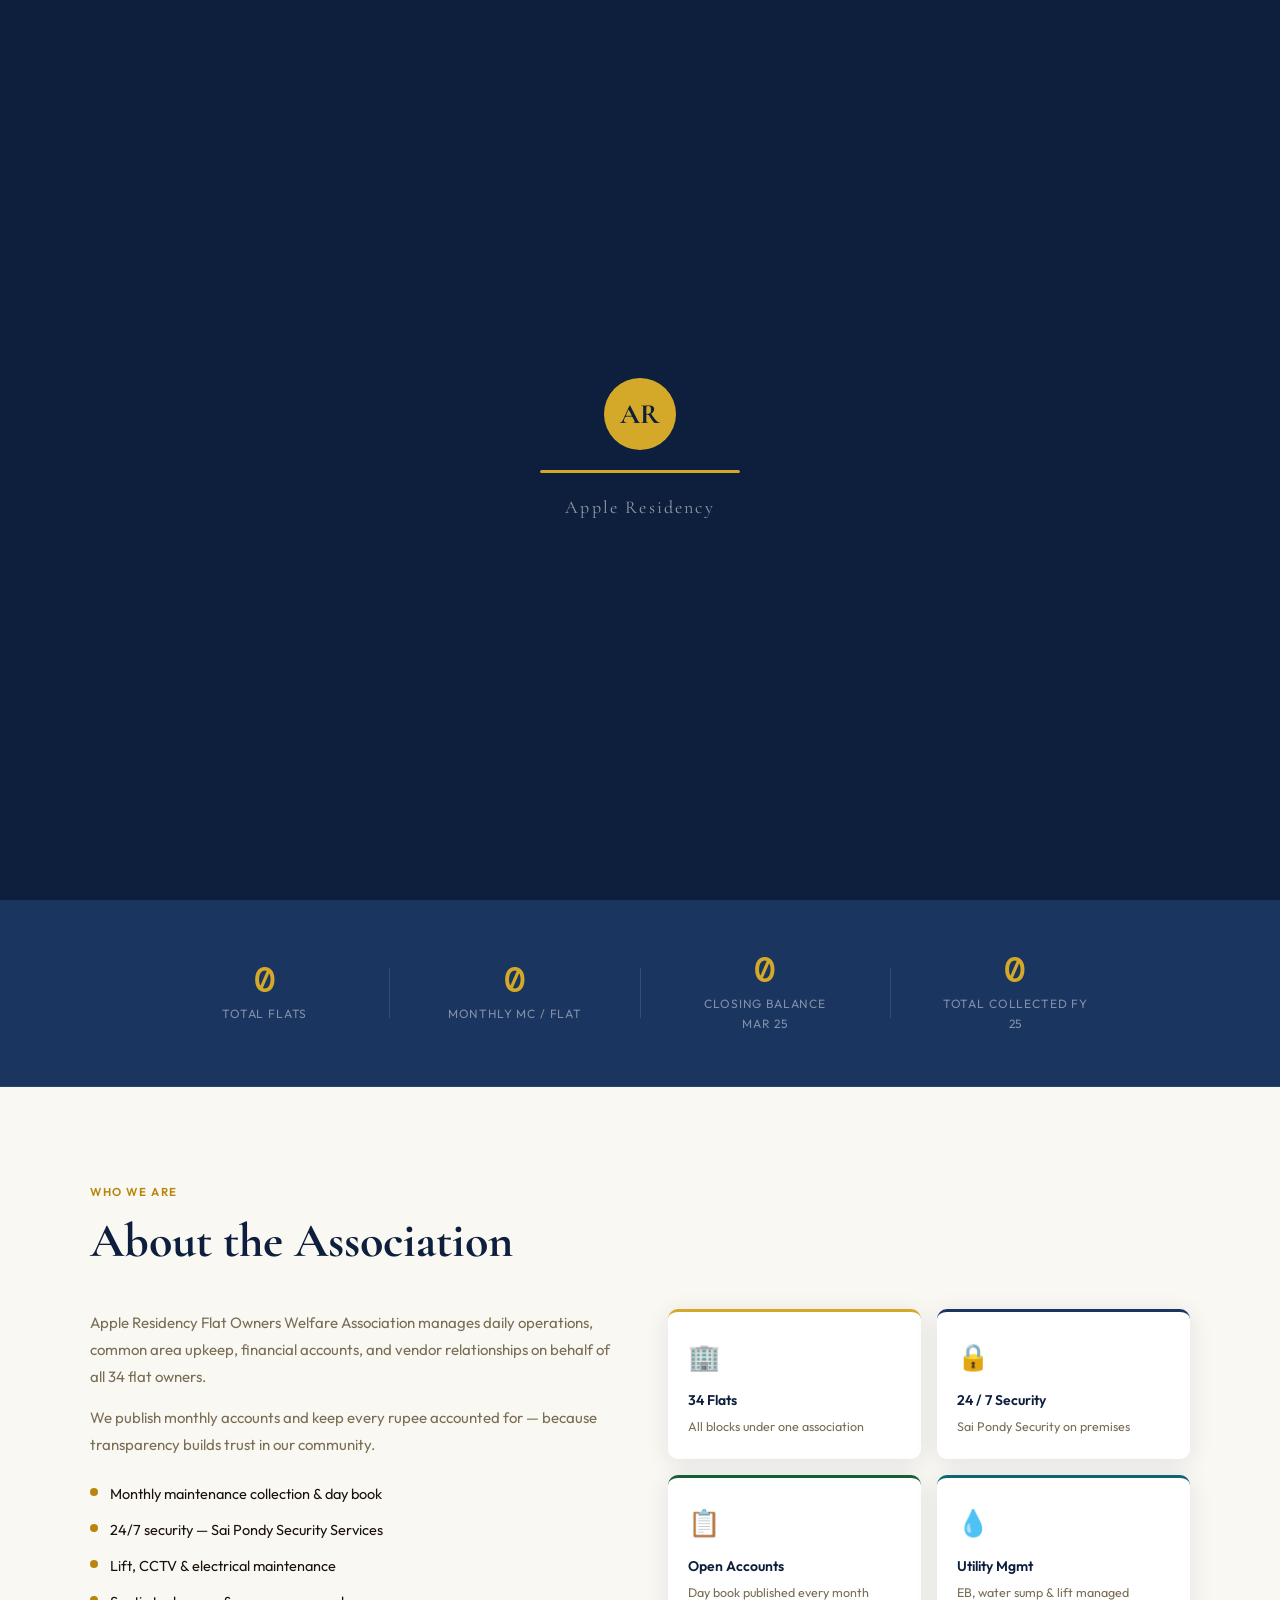
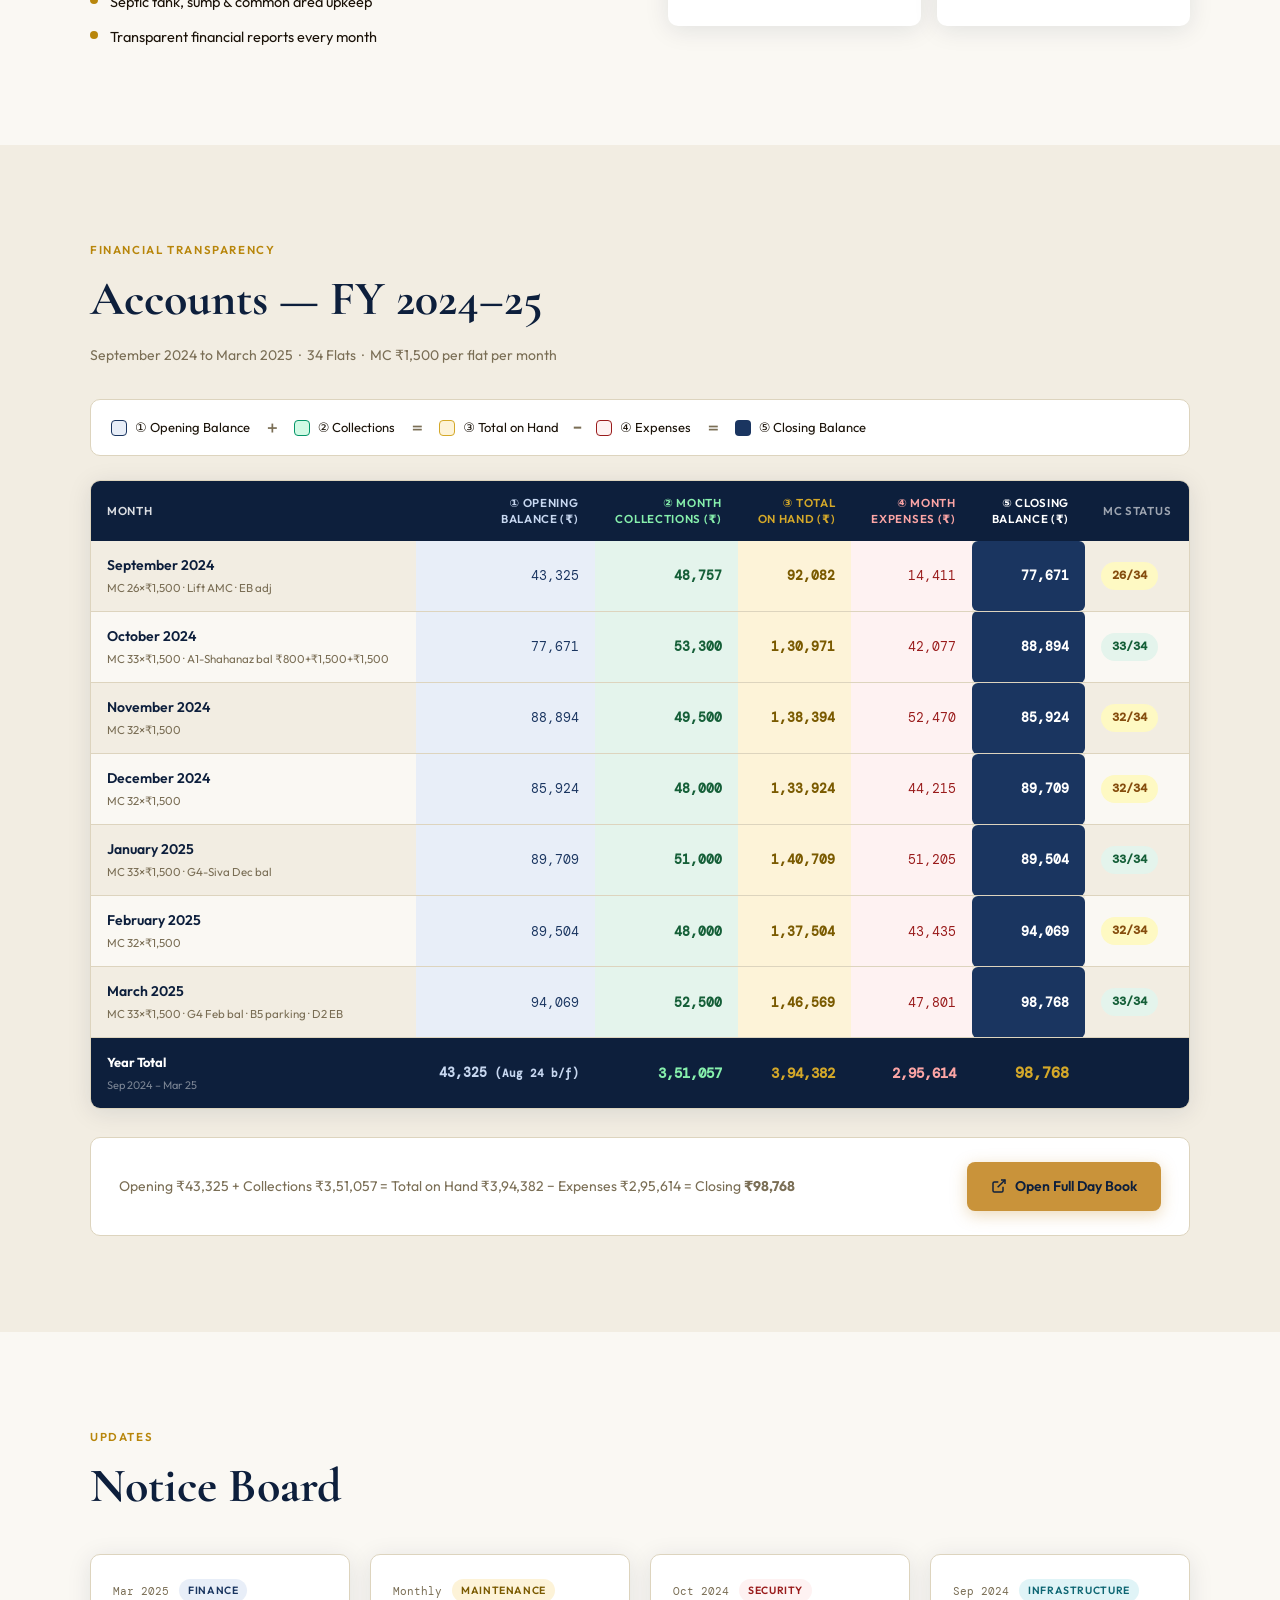
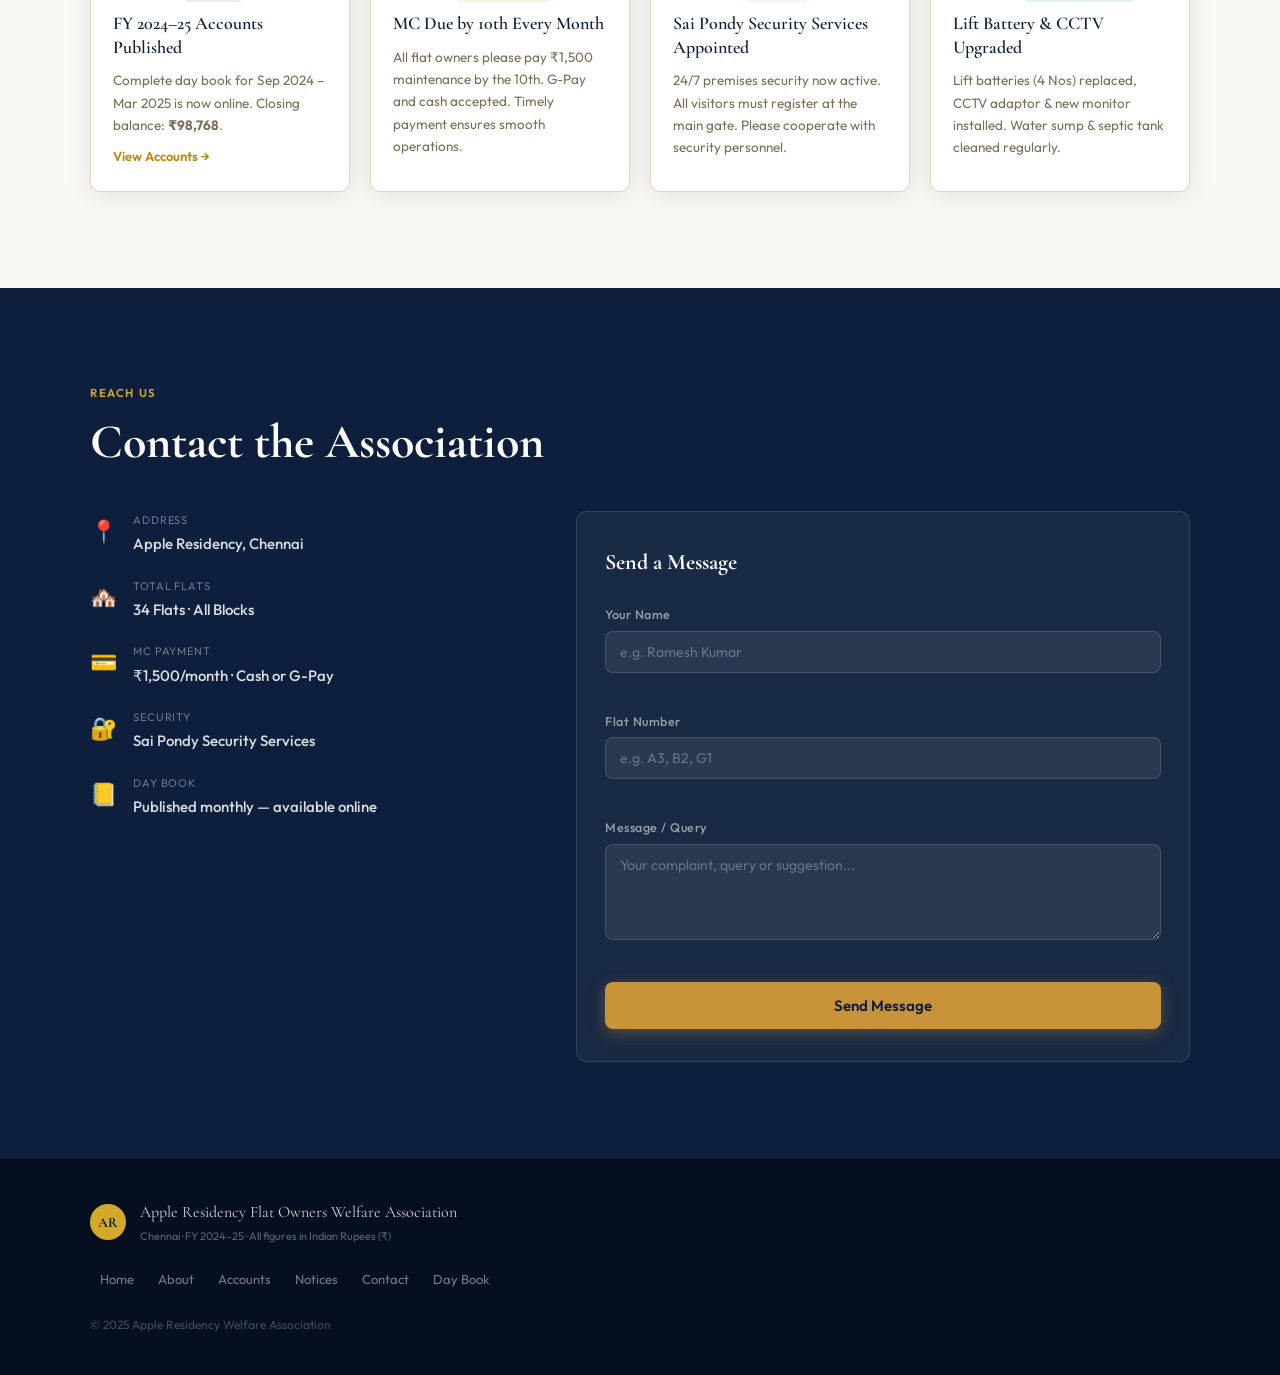
==== index.html @ c6ed5d0d "Add files via upload" ====
<!DOCTYPE html>
<html lang="en">
<head>
  <meta charset="UTF-8"/>
  <meta name="viewport" content="width=device-width, initial-scale=1.0"/>
  <title>Apple Residency — Flat Owners Welfare Association</title>
  <link rel="preconnect" href="https://fonts.googleapis.com"/>
  <link rel="preconnect" href="https://fonts.gstatic.com" crossorigin/>
  <link href="https://fonts.googleapis.com/css2?family=Cormorant+Garamond:ital,wght@0,400;0,600;0,700;1,400&family=Outfit:wght@300;400;500;600;700&family=DM+Mono:wght@400;500&display=swap" rel="stylesheet"/>
  <style>
/* ═══════════════════════════════════════════════════
   APPLE RESIDENCY WELFARE ASSOCIATION
   style.css — FY 2024-25
   Aesthetic: Refined luxury · Navy + Gold · Editorial
═══════════════════════════════════════════════════ */

/* ── VARIABLES ───────────────────────────────────── */
:root {
  --navy:      #0d1f3c;
  --navy2:     #1a3560;
  --navy3:     #e8eef8;
  --gold:      #b8860b;
  --gold2:     #d4a829;
  --gold3:     #fdf3d8;
  --gold-btn:  #c9933a;
  --green:     #155f38;
  --green-l:   #e4f4ec;
  --red:       #991b1b;
  --red-l:     #fef2f2;
  --teal:      #0e6673;
  --teal-l:    #e0f4f7;
  --cream:     #faf8f3;
  --cream2:    #f2ede2;
  --border:    #ddd4be;
  --text:      #1a1208;
  --muted:     #7a6e55;
  --white:     #ffffff;
  --shadow:    0 4px 24px rgba(13,31,60,.10);
  --shadow-lg: 0 12px 48px rgba(13,31,60,.16);
  --radius:    10px;
  --ff-serif:  'Cormorant Garamond', Georgia, serif;
  --ff-body:   'Outfit', system-ui, sans-serif;
  --ff-mono:   'DM Mono', 'Courier New', monospace;
}

/* ── RESET ───────────────────────────────────────── */
*, *::before, *::after { box-sizing: border-box; margin: 0; padding: 0; }
html { scroll-behavior: smooth; }
body {
  font-family: var(--ff-body);
  background: var(--cream);
  color: var(--text);
  line-height: 1.65;
  overflow-x: hidden;
}
a { text-decoration: none; color: inherit; }
ul { list-style: none; }
img { max-width: 100%; display: block; }

/* ── PRELOADER ───────────────────────────────────── */
#preloader {
  position: fixed; inset: 0; z-index: 9999;
  background: var(--navy);
  display: flex; flex-direction: column;
  align-items: center; justify-content: center;
  gap: 20px;
  transition: opacity .5s, visibility .5s;
}
#preloader.done { opacity: 0; visibility: hidden; }

.pre-logo {
  width: 72px; height: 72px;
  background: var(--gold2);
  border-radius: 50%;
  display: flex; align-items: center; justify-content: center;
  font-family: var(--ff-serif);
  font-size: 28px; font-weight: 700;
  color: var(--navy);
  animation: pulse-pre 1.2s ease-in-out infinite;
}
@keyframes pulse-pre {
  0%,100% { transform: scale(1); }
  50%      { transform: scale(1.08); }
}
.pre-bar {
  width: 200px; height: 3px;
  background: rgba(255,255,255,.15);
  border-radius: 99px; overflow: hidden;
}
.pre-fill {
  height: 100%; width: 0;
  background: var(--gold2);
  border-radius: 99px;
  animation: fill-pre 1.6s ease forwards;
}
@keyframes fill-pre {
  to { width: 100%; }
}
.pre-text {
  font-family: var(--ff-serif);
  font-size: 18px; color: rgba(255,255,255,.55);
  letter-spacing: .12em;
}

/* ── NAVBAR ──────────────────────────────────────── */
#navbar {
  position: fixed; top: 0; left: 0; right: 0; z-index: 1000;
  background: transparent;
  transition: background .35s, box-shadow .35s, padding .35s;
  padding: 0;
}
#navbar.scrolled {
  background: rgba(13,31,60,.97);
  box-shadow: 0 2px 24px rgba(0,0,0,.22);
  backdrop-filter: blur(12px);
}
.nav-inner {
  max-width: 1160px; margin: 0 auto;
  padding: 0 28px;
  height: 70px;
  display: flex; align-items: center; gap: 20px;
}
.nav-brand {
  display: flex; align-items: center; gap: 12px;
  flex-shrink: 0;
}
.nav-emblem {
  width: 42px; height: 42px; border-radius: 50%;
  background: var(--gold2);
  display: flex; align-items: center; justify-content: center;
  font-family: var(--ff-serif);
  font-size: 17px; font-weight: 700;
  color: var(--navy);
  flex-shrink: 0;
}
.nav-emblem.sm { width: 36px; height: 36px; font-size: 14px; }
.nav-name { display: flex; flex-direction: column; line-height: 1.2; }
.nav-main { font-family: var(--ff-serif); font-size: 16px; font-weight: 600; color: #fff; }
.nav-sub  { font-size: 10px; color: rgba(255,255,255,.5); letter-spacing: .06em; text-transform: uppercase; }

.nav-links {
  display: flex; align-items: center; gap: 4px;
  margin-left: auto;
}
.nl {
  font-size: 13.5px; font-weight: 500;
  color: rgba(255,255,255,.65);
  padding: 8px 14px; border-radius: 6px;
  transition: color .2s, background .2s;
}
.nl:hover, .nl.active { color: var(--gold2); background: rgba(255,255,255,.06); }

.nav-cta {
  margin-left: 8px; flex-shrink: 0;
  background: var(--gold-btn);
  color: var(--navy);
  font-size: 13px; font-weight: 600;
  padding: 9px 18px; border-radius: 8px;
  transition: background .2s, transform .15s;
  white-space: nowrap;
}
.nav-cta:hover { background: var(--gold2); transform: translateY(-1px); }

.burger {
  display: none; flex-direction: column;
  gap: 5px; background: none; border: none; cursor: pointer;
  padding: 4px; margin-left: auto;
}
.burger span {
  display: block; width: 24px; height: 2px;
  background: #fff; border-radius: 2px;
  transition: transform .3s, opacity .3s;
}
.burger.open span:nth-child(1) { transform: translateY(7px) rotate(45deg); }
.burger.open span:nth-child(2) { opacity: 0; }
.burger.open span:nth-child(3) { transform: translateY(-7px) rotate(-45deg); }

/* MOBILE MENU */
.mobile-menu {
  position: fixed; top: 70px; left: 0; right: 0; z-index: 999;
  background: rgba(13,31,60,.98);
  backdrop-filter: blur(12px);
  display: flex; flex-direction: column;
  padding: 16px 0 24px;
  transform: translateY(-120%);
  opacity: 0;
  transition: transform .35s cubic-bezier(.4,0,.2,1), opacity .35s;
}
.mobile-menu.open { transform: translateY(0); opacity: 1; }
.mm-link {
  font-size: 16px; font-weight: 500;
  color: rgba(255,255,255,.8);
  padding: 14px 32px;
  border-bottom: 1px solid rgba(255,255,255,.06);
  transition: color .2s, padding-left .2s;
}
.mm-link:hover { color: var(--gold2); padding-left: 40px; }
.mm-cta {
  margin: 16px 28px 0;
  background: var(--gold-btn); color: var(--navy);
  font-size: 15px; font-weight: 600;
  padding: 13px 24px; border-radius: 8px;
  text-align: center;
}

/* ── HERO ────────────────────────────────────────── */
.hero {
  min-height: 100vh;
  background: var(--navy);
  display: flex; align-items: center; justify-content: center;
  position: relative; overflow: hidden;
  padding: 100px 28px 80px;
}

/* Decorative rings */
.hero-canvas {
  position: absolute; inset: 0; pointer-events: none;
}
.hc-ring {
  position: absolute; border-radius: 50%;
  border: 1px solid rgba(212,168,41,.12);
}
.r1 { width: 600px; height: 600px; top: -200px; right: -200px; }
.r2 { width: 900px; height: 900px; top: -350px; right: -400px; border-color: rgba(212,168,41,.06); }
.r3 { width: 400px; height: 400px; bottom: -100px; left: -100px; border-color: rgba(212,168,41,.08); }
.hc-orb {
  position: absolute; border-radius: 50%;
  filter: blur(80px); opacity: .25;
}
.o1 { width: 350px; height: 350px; top: 10%; right: 10%; background: #2a4a8a; }
.o2 { width: 250px; height: 250px; bottom: 15%; left: 5%;  background: #8a6010; }

.hero-body {
  position: relative; z-index: 2;
  max-width: 760px; text-align: center;
  display: flex; flex-direction: column; align-items: center; gap: 24px;
}
.hero-chip {
  display: inline-block;
  background: rgba(212,168,41,.15);
  border: 1px solid rgba(212,168,41,.3);
  color: var(--gold2);
  font-size: 12.5px; font-weight: 500;
  letter-spacing: .1em; text-transform: uppercase;
  padding: 7px 18px; border-radius: 99px;
}
.hero-h1 {
  font-family: var(--ff-serif);
  font-size: clamp(36px, 7vw, 72px);
  font-weight: 700;
  color: #fff;
  line-height: 1.12;
}
.hero-h1 em {
  font-style: italic;
  color: var(--gold2);
  display: block;
}
.hero-p {
  font-size: 16px; color: rgba(255,255,255,.62);
  line-height: 1.8; max-width: 520px;
}
.hero-actions {
  display: flex; gap: 14px; flex-wrap: wrap; justify-content: center;
  margin-top: 8px;
}

.btn-gold {
  display: inline-flex; align-items: center; gap: 8px;
  background: var(--gold-btn); color: var(--navy);
  font-family: var(--ff-body); font-size: 14px; font-weight: 600;
  padding: 13px 24px; border-radius: 8px; border: none; cursor: pointer;
  transition: background .2s, transform .15s, box-shadow .2s;
  box-shadow: 0 4px 16px rgba(201,147,58,.35);
}
.btn-gold:hover { background: var(--gold2); transform: translateY(-2px); box-shadow: 0 8px 24px rgba(201,147,58,.45); }

.btn-outline {
  display: inline-flex; align-items: center; gap: 8px;
  background: transparent; color: rgba(255,255,255,.8);
  font-size: 14px; font-weight: 500;
  padding: 12px 22px; border-radius: 8px;
  border: 1px solid rgba(255,255,255,.2);
  transition: border-color .2s, color .2s, background .2s;
}
.btn-outline:hover { border-color: var(--gold2); color: var(--gold2); background: rgba(212,168,41,.06); }

.hero-scroll-hint {
  position: absolute; bottom: 36px; left: 50%; transform: translateX(-50%);
  display: flex; flex-direction: column; align-items: center; gap: 8px;
  color: rgba(255,255,255,.3); font-size: 11px; letter-spacing: .1em; text-transform: uppercase;
  animation: float-sh 2.5s ease-in-out infinite;
}
.sh-line {
  width: 1px; height: 48px;
  background: linear-gradient(to bottom, rgba(255,255,255,.35), transparent);
}
@keyframes float-sh { 0%,100%{transform:translateX(-50%) translateY(0)} 50%{transform:translateX(-50%) translateY(6px)} }

/* ── STATS BAND ──────────────────────────────────── */
.stats-band {
  background: var(--navy2);
  padding: 40px 28px;
  border-bottom: 1px solid rgba(255,255,255,.07);
}
.stats-inner {
  max-width: 1000px; margin: 0 auto;
  display: flex; align-items: center;
  flex-wrap: wrap; gap: 0;
  justify-content: center;
}
.stat {
  text-align: center; padding: 12px 48px; flex: 1; min-width: 160px;
}
.stat-n {
  font-family: var(--ff-mono);
  font-size: clamp(24px, 4vw, 36px); font-weight: 500;
  color: var(--gold2);
  line-height: 1;
}
.stat-l {
  font-size: 12px; color: rgba(255,255,255,.45);
  margin-top: 6px; text-transform: uppercase; letter-spacing: .07em;
}
.stat-sep {
  width: 1px; height: 50px;
  background: rgba(255,255,255,.12);
  flex-shrink: 0;
}

/* ── SECTION SHARED ──────────────────────────────── */
.section { padding: 96px 28px; }
.section.accounts-sec { background: var(--cream2); }
.section.notices-sec  { background: var(--cream); }
.section.contact-sec  { background: var(--navy); }

.container { max-width: 1100px; margin: 0 auto; }

.sec-eyebrow {
  font-size: 11.5px; font-weight: 600; letter-spacing: .14em;
  text-transform: uppercase; color: var(--gold);
  margin-bottom: 12px;
}
.sec-h2 {
  font-family: var(--ff-serif);
  font-size: clamp(28px, 5vw, 48px);
  font-weight: 700; color: var(--navy);
  line-height: 1.15; margin-bottom: 16px;
}
.section.contact-sec .sec-eyebrow { color: var(--gold2); }
.section.contact-sec .sec-h2 { color: #fff; }

.sec-sub {
  font-size: 14px; color: var(--muted);
  max-width: 600px; margin-bottom: 32px; line-height: 1.7;
}

/* ── ABOUT ───────────────────────────────────────── */
.about-grid {
  display: grid;
  grid-template-columns: 1fr 1fr;
  gap: 56px; align-items: start;
  margin-top: 40px;
}
.about-text p { font-size: 15px; color: var(--muted); line-height: 1.8; margin-bottom: 14px; }
.feature-list { margin-top: 24px; display: flex; flex-direction: column; gap: 12px; }
.feature-list li {
  display: flex; align-items: flex-start; gap: 12px;
  font-size: 14.5px; color: var(--text);
}
.fl-dot {
  width: 8px; height: 8px; border-radius: 50%;
  background: var(--gold); flex-shrink: 0; margin-top: 6px;
}
.about-tiles {
  display: grid; grid-template-columns: 1fr 1fr; gap: 16px;
}
.tile {
  background: #fff; border-radius: var(--radius);
  padding: 24px 20px;
  box-shadow: var(--shadow);
  border-top: 3px solid transparent;
  transition: transform .2s, box-shadow .2s;
}
.tile:hover { transform: translateY(-3px); box-shadow: var(--shadow-lg); }
.t-gold  { border-top-color: var(--gold2); }
.t-navy  { border-top-color: var(--navy2); }
.t-green { border-top-color: var(--green); }
.t-teal  { border-top-color: var(--teal); }
.tile-ico   { font-size: 26px; margin-bottom: 10px; }
.tile-title { font-weight: 600; font-size: 14px; color: var(--navy); margin-bottom: 5px; }
.tile-desc  { font-size: 12.5px; color: var(--muted); line-height: 1.5; }

/* ── ACCOUNTS TABLE ──────────────────────────────── */
.legend {
  display: flex; align-items: center; flex-wrap: wrap;
  gap: 10px; margin-bottom: 24px;
  background: #fff; padding: 14px 20px; border-radius: var(--radius);
  border: 1px solid var(--border);
  font-size: 13px; color: var(--text);
}
.leg { display: flex; align-items: center; gap: 8px; }
.leg-box {
  width: 16px; height: 16px; border-radius: 4px; flex-shrink: 0;
}
.lb-opn  { background: var(--navy3); border: 1px solid var(--navy2); }
.lb-col  { background: #d1fae5; border: 1px solid #059669; }
.lb-hand { background: var(--gold3); border: 1px solid var(--gold2); }
.lb-exp  { background: var(--red-l); border: 1px solid var(--red); }
.lb-cls  { background: var(--navy2); }
.leg-op  { font-weight: 700; color: var(--muted); font-size: 16px; padding: 0 4px; }

.tbl-wrap {
  overflow-x: auto;
  border-radius: var(--radius);
  border: 1px solid var(--border);
  box-shadow: var(--shadow);
  display: block;
  width: 100%;
}
.acc-tbl {
  width: 100%;
  min-width: 800px;
  border-collapse: collapse;
  font-size: 13.5px;
  table-layout: auto;
}

/* Column header colours */
.acc-tbl thead tr { background: var(--navy); }
.acc-tbl thead th {
  padding: 14px 16px;
  font-size: 11.5px; font-weight: 600; letter-spacing: .06em;
  text-transform: uppercase; color: rgba(255,255,255,.85);
  text-align: right; white-space: nowrap; line-height: 1.4;
}
.acc-tbl thead .th-month { text-align: left; }
.acc-tbl thead .th-opn  { color: #c7d7f0; }
.acc-tbl thead .th-col  { color: #86efac; }
.acc-tbl thead .th-hand { color: var(--gold2); }
.acc-tbl thead .th-exp  { color: #fca5a5; }
.acc-tbl thead .th-cls  { color: #fff; }
.acc-tbl thead .th-mc   { color: rgba(255,255,255,.6); text-align: center; }

/* Body rows */
.acc-tbl tbody tr { border-bottom: 1px solid var(--border); transition: background .15s; }
.acc-tbl tbody tr:hover { filter: brightness(.97); }
.acc-tbl tbody tr.alt { background: var(--cream); }
.acc-tbl tbody td { padding: 13px 16px; vertical-align: middle; }

.td-month { text-align: left; }
.td-month strong { display: block; font-size: 14px; font-weight: 600; color: var(--navy); }
.td-month small  { display: block; font-size: 11.5px; color: var(--muted); margin-top: 2px; }

/* Column value colours */
.td-opn, .td-col, .td-hand, .td-exp, .td-cls {
  font-family: var(--ff-mono); text-align: right; white-space: nowrap; font-size: 13px;
}
.td-opn  { color: var(--navy2); background: var(--navy3); }
.td-col  { color: var(--green); background: var(--green-l); font-weight: 600; }
.td-hand { color: #7a5a00;     background: var(--gold3); font-weight: 700; }
.td-exp  { color: var(--red);  background: var(--red-l); }
.td-cls  { color: #fff; background: var(--navy2); font-weight: 700; border-radius: 6px; }

/* MC badges */
.mcs {
  display: inline-block; padding: 4px 11px; border-radius: 99px;
  font-size: 12px; font-weight: 600; font-family: var(--ff-mono);
}
.mcs.good { background: var(--green-l); color: var(--green); }
.mcs.warn { background: #fef9c3; color: #854d0e; }

/* Footer row */
.acc-tbl tfoot tr { background: var(--navy); }
.acc-tbl tfoot td {
  padding: 14px 16px; font-weight: 700;
  font-family: var(--ff-mono); font-size: 13px;
  text-align: right; color: rgba(255,255,255,.7);
}
.acc-tbl tfoot .tf-label { text-align: left; font-family: var(--ff-body); font-size: 13px; color: #fff; }
.acc-tbl tfoot .tf-label small { display: block; font-size: 11px; color: rgba(255,255,255,.45); font-weight: 400; margin-top: 2px; }
.acc-tbl tfoot .tf-opn  { color: #c7d7f0; }
.acc-tbl tfoot .tf-col  { color: #86efac; font-size: 14px; }
.acc-tbl tfoot .tf-hand { color: var(--gold2); font-size: 14px; }
.acc-tbl tfoot .tf-exp  { color: #fca5a5; font-size: 14px; }
.acc-tbl tfoot .tf-cls  { color: var(--gold2); font-size: 15px; }

.acc-cta {
  margin-top: 28px; padding: 24px 28px;
  background: #fff; border-radius: var(--radius);
  border: 1px solid var(--border);
  display: flex; align-items: center; justify-content: space-between;
  flex-wrap: wrap; gap: 16px;
}
.acc-cta p { font-size: 14px; color: var(--muted); }

/* ── NOTICES ─────────────────────────────────────── */
.notices-grid {
  display: grid;
  grid-template-columns: repeat(auto-fit, minmax(260px, 1fr));
  gap: 20px; margin-top: 40px;
}
.notice {
  background: #fff;
  border: 1px solid var(--border);
  border-radius: var(--radius);
  padding: 24px 22px;
  box-shadow: var(--shadow);
  transition: transform .2s, box-shadow .2s;
  display: flex; flex-direction: column; gap: 10px;
}
.notice:hover { transform: translateY(-3px); box-shadow: var(--shadow-lg); }
.notice-top { display: flex; align-items: center; gap: 10px; }
.n-date { font-size: 11px; color: var(--muted); font-family: var(--ff-mono); }
.n-tag {
  font-size: 10.5px; font-weight: 600; letter-spacing: .06em;
  padding: 3px 9px; border-radius: 99px; text-transform: uppercase;
}
.n-tag.finance     { background: var(--navy3); color: var(--navy2); }
.n-tag.maintenance { background: var(--gold3); color: #7a5a00; }
.n-tag.security    { background: var(--red-l); color: var(--red); }
.n-tag.infra       { background: var(--teal-l); color: var(--teal); }
.n-title { font-family: var(--ff-serif); font-size: 18px; font-weight: 600; color: var(--navy); line-height: 1.3; }
.n-body  { font-size: 13.5px; color: var(--muted); line-height: 1.65; flex: 1; }
.n-link  { font-size: 13px; font-weight: 600; color: var(--gold); align-self: flex-start; transition: color .2s; }
.n-link:hover { color: var(--gold2); }

/* ── CONTACT ─────────────────────────────────────── */
.contact-grid {
  display: grid; grid-template-columns: 1fr 1.4fr;
  gap: 48px; align-items: start; margin-top: 40px;
}
.contact-info { display: flex; flex-direction: column; gap: 20px; }
.ci { display: flex; align-items: flex-start; gap: 16px; }
.ci-ico { font-size: 22px; flex-shrink: 0; margin-top: 2px; }
.ci-lbl { font-size: 11px; text-transform: uppercase; letter-spacing: .08em; color: rgba(255,255,255,.4); margin-bottom: 3px; }
.ci-val { font-size: 15px; font-weight: 500; color: rgba(255,255,255,.85); }

.cf-box {
  background: rgba(255,255,255,.05);
  border: 1px solid rgba(255,255,255,.12);
  border-radius: var(--radius);
  padding: 32px 28px;
}
.cf-title { font-family: var(--ff-serif); font-size: 22px; color: #fff; margin-bottom: 24px; }

.fg { display: flex; flex-direction: column; gap: 6px; margin-bottom: 18px; }
.fg label { font-size: 12.5px; font-weight: 500; color: rgba(255,255,255,.55); letter-spacing: .04em; }
.fg input, .fg textarea {
  background: rgba(255,255,255,.07);
  border: 1px solid rgba(255,255,255,.14);
  border-radius: 8px; padding: 11px 14px;
  font-family: var(--ff-body); font-size: 14px; color: #fff;
  outline: none; transition: border-color .2s;
  resize: vertical;
}
.fg input::placeholder, .fg textarea::placeholder { color: rgba(255,255,255,.3); }
.fg input:focus, .fg textarea:focus { border-color: var(--gold2); }
.fg input.error, .fg textarea.error { border-color: #f87171; }
.ferr { font-size: 11.5px; color: #f87171; min-height: 14px; }

.cf-btn { width: 100%; justify-content: center; font-size: 15px; padding: 14px; margin-top: 4px; }
.cf-ok {
  margin-top: 14px; padding: 12px 16px;
  background: var(--green-l); color: var(--green);
  border-radius: 8px; font-size: 14px; font-weight: 500;
}

/* ── FOOTER ──────────────────────────────────────── */
.footer {
  background: #060f1f;
  padding: 40px 28px;
  border-top: 1px solid rgba(255,255,255,.06);
}
.footer-inner {
  max-width: 1100px; margin: 0 auto;
  display: flex; flex-direction: column; gap: 20px;
}
.footer-brand {
  display: flex; align-items: center; gap: 14px;
}
.fb-name { font-family: var(--ff-serif); font-size: 16px; color: rgba(255,255,255,.8); }
.fb-sub  { font-size: 11px; color: rgba(255,255,255,.35); margin-top: 2px; }
.footer-nav {
  display: flex; flex-wrap: wrap; gap: 4px;
}
.footer-nav a {
  font-size: 13px; color: rgba(255,255,255,.45);
  padding: 4px 10px; border-radius: 4px;
  transition: color .2s;
}
.footer-nav a:hover { color: var(--gold2); }
.footer-copy { font-size: 12px; color: rgba(255,255,255,.25); }

/* ── REVEAL ANIMATIONS ───────────────────────────── */
.reveal-up {
  opacity: 1; transform: translateY(0);
  transition: opacity .65s ease, transform .65s ease;
}
.js-ready .reveal-up {
  opacity: 0; transform: translateY(28px);
}
.reveal-up.visible { opacity: 1 !important; transform: translateY(0) !important; }

/* ── RESPONSIVE ──────────────────────────────────── */
@media (max-width: 900px) {
  .about-grid    { grid-template-columns: 1fr; gap: 36px; }
  .contact-grid  { grid-template-columns: 1fr; }
}
@media (max-width: 768px) {
  .nav-links, .nav-cta { display: none; }
  .burger { display: flex; }
  .stat { padding: 10px 24px; }
  .stat-sep { height: 36px; }
  .section { padding: 64px 20px; }
  .about-tiles { grid-template-columns: 1fr 1fr; }
  .legend { gap: 8px; font-size: 12px; }
  .leg-op { display: none; }
  .acc-cta { flex-direction: column; }
}
@media (max-width: 500px) {
  .about-tiles { grid-template-columns: 1fr; }
  .stats-inner { flex-direction: column; }
  .stat-sep { width: 60px; height: 1px; }
  .hero-h1 { font-size: 36px; }
  .acc-tbl thead th, .acc-tbl tbody td { padding: 10px 10px; font-size: 12px; }
}

</style>
</head>
<body>

  <!-- PRELOADER -->
  <div id="preloader">
    <div class="pre-logo">AR</div>
    <div class="pre-bar"><div class="pre-fill"></div></div>
    <div class="pre-text">Apple Residency</div>
  </div>

  <!-- NAVBAR -->
  <nav id="navbar">
    <div class="nav-inner">
      <a href="index.html" class="nav-brand">
        <div class="nav-emblem">AR</div>
        <div class="nav-name">
          <span class="nav-main">Apple Residency</span>
          <span class="nav-sub">Welfare Association</span>
        </div>
      </a>
      <ul class="nav-links" id="navLinks">
        <li><a href="#hero"     class="nl active">Home</a></li>
        <li><a href="#about"    class="nl">About</a></li>
        <li><a href="#accounts" class="nl">Accounts</a></li>
        <li><a href="#notices"  class="nl">Notices</a></li>
        <li><a href="#contact"  class="nl">Contact</a></li>
      </ul>
      <a href="daybook.html" class="nav-cta" target="_blank">
        📒 Day Book
      </a>
      <button class="burger" id="burger" aria-label="Toggle menu">
        <span></span><span></span><span></span>
      </button>
    </div>
  </nav>

  <!-- MOBILE MENU -->
  <div class="mobile-menu" id="mobileMenu">
    <a href="#hero"     class="mm-link" onclick="closeMM()">Home</a>
    <a href="#about"    class="mm-link" onclick="closeMM()">About</a>
    <a href="#accounts" class="mm-link" onclick="closeMM()">Accounts</a>
    <a href="#notices"  class="mm-link" onclick="closeMM()">Notices</a>
    <a href="#contact"  class="mm-link" onclick="closeMM()">Contact</a>
    <a href="daybook.html" class="mm-cta" target="_blank">📒 Open Day Book</a>
  </div>

  <!-- ════════════════════════════════
       HERO
  ════════════════════════════════ -->
  <section id="hero" class="hero">
    <div class="hero-canvas">
      <div class="hc-ring r1"></div>
      <div class="hc-ring r2"></div>
      <div class="hc-ring r3"></div>
      <div class="hc-orb o1"></div>
      <div class="hc-orb o2"></div>
    </div>
    <div class="hero-body">
      <div class="hero-chip reveal-up">✦ Chennai · Established Community</div>
      <h1 class="hero-h1 reveal-up">
        Apple Residency<br/>
        <em>Welfare Association</em>
      </h1>
      <p class="hero-p reveal-up">
        Transparent governance for all 34 flat owners.<br/>
        FY 2024–25 accounts published and open to every resident.
      </p>
      <div class="hero-actions reveal-up">
        <a href="daybook.html" class="btn-gold" target="_blank">
          <svg width="17" height="17" viewBox="0 0 24 24" fill="none" stroke="currentColor" stroke-width="2.2">
            <rect x="3" y="3" width="18" height="18" rx="2"/>
            <path d="M3 9h18M9 21V9"/>
          </svg>
          View FY 2024–25 Accounts
        </a>
        <a href="#accounts" class="btn-outline">See Summary ↓</a>
      </div>
    </div>
    <div class="hero-scroll-hint">
      <div class="sh-line"></div>
      <span>Scroll</span>
    </div>
  </section>

  <!-- ════════════════════════════════
       STATS BAND
  ════════════════════════════════ -->
  <section class="stats-band">
    <div class="stats-inner">
      <div class="stat reveal-up">
        <div class="stat-n" data-val="34">0</div>
        <div class="stat-l">Total Flats</div>
      </div>
      <div class="stat-sep"></div>
      <div class="stat reveal-up">
        <div class="stat-n rupee" data-val="1500">0</div>
        <div class="stat-l">Monthly MC / Flat</div>
      </div>
      <div class="stat-sep"></div>
      <div class="stat reveal-up">
        <div class="stat-n rupee" data-val="98768">0</div>
        <div class="stat-l">Closing Balance Mar 25</div>
      </div>
      <div class="stat-sep"></div>
      <div class="stat reveal-up">
        <div class="stat-n rupee" data-val="351057">0</div>
        <div class="stat-l">Total Collected FY 25</div>
      </div>
    </div>
  </section>

  <!-- ════════════════════════════════
       ABOUT
  ════════════════════════════════ -->
  <section id="about" class="section">
    <div class="container">
      <div class="sec-eyebrow reveal-up">Who We Are</div>
      <h2 class="sec-h2 reveal-up">About the Association</h2>
      <div class="about-grid">
        <div class="about-text reveal-up">
          <p>Apple Residency Flat Owners Welfare Association manages daily operations, common area upkeep, financial accounts, and vendor relationships on behalf of all 34 flat owners.</p>
          <p style="margin-top:14px">We publish monthly accounts and keep every rupee accounted for — because transparency builds trust in our community.</p>
          <ul class="feature-list">
            <li><span class="fl-dot"></span>Monthly maintenance collection &amp; day book</li>
            <li><span class="fl-dot"></span>24/7 security — Sai Pondy Security Services</li>
            <li><span class="fl-dot"></span>Lift, CCTV &amp; electrical maintenance</li>
            <li><span class="fl-dot"></span>Septic tank, sump &amp; common area upkeep</li>
            <li><span class="fl-dot"></span>Transparent financial reports every month</li>
          </ul>
        </div>
        <div class="about-tiles reveal-up">
          <div class="tile t-gold">
            <div class="tile-ico">🏢</div>
            <div class="tile-title">34 Flats</div>
            <div class="tile-desc">All blocks under one association</div>
          </div>
          <div class="tile t-navy">
            <div class="tile-ico">🔒</div>
            <div class="tile-title">24 / 7 Security</div>
            <div class="tile-desc">Sai Pondy Security on premises</div>
          </div>
          <div class="tile t-green">
            <div class="tile-ico">📋</div>
            <div class="tile-title">Open Accounts</div>
            <div class="tile-desc">Day book published every month</div>
          </div>
          <div class="tile t-teal">
            <div class="tile-ico">💧</div>
            <div class="tile-title">Utility Mgmt</div>
            <div class="tile-desc">EB, water sump &amp; lift managed</div>
          </div>
        </div>
      </div>
    </div>
  </section>

  <!-- ════════════════════════════════
       ACCOUNTS SUMMARY
       Logic: ①OPN + ②COLLECTIONS = ③TOTAL ON HAND − ④EXPENSES = ⑤CLOSING
  ════════════════════════════════ -->
  <section id="accounts" class="section accounts-sec">
    <div class="container">
      <div class="sec-eyebrow reveal-up">Financial Transparency</div>
      <h2 class="sec-h2 reveal-up">Accounts — FY 2024–25</h2>
      <p class="sec-sub reveal-up">
        September 2024 to March 2025 &nbsp;·&nbsp; 34 Flats &nbsp;·&nbsp; MC ₹1,500 per flat per month
      </p>

      <!-- FORMULA LEGEND -->
      <div class="legend reveal-up">
        <div class="leg">
          <span class="leg-box lb-opn"></span>
          <span>① Opening Balance</span>
        </div>
        <span class="leg-op">＋</span>
        <div class="leg">
          <span class="leg-box lb-col"></span>
          <span>② Collections</span>
        </div>
        <span class="leg-op">＝</span>
        <div class="leg">
          <span class="leg-box lb-hand"></span>
          <span>③ Total on Hand</span>
        </div>
        <span class="leg-op">−</span>
        <div class="leg">
          <span class="leg-box lb-exp"></span>
          <span>④ Expenses</span>
        </div>
        <span class="leg-op">＝</span>
        <div class="leg">
          <span class="leg-box lb-cls"></span>
          <span>⑤ Closing Balance</span>
        </div>
      </div>

      <div class="tbl-wrap reveal-up">
        <table class="acc-tbl">
          <thead>
            <tr>
              <th class="th-month">Month</th>
              <th class="th-opn">① Opening<br/>Balance (₹)</th>
              <th class="th-col">② Month<br/>Collections (₹)</th>
              <th class="th-hand">③ Total<br/>on Hand (₹)</th>
              <th class="th-exp">④ Month<br/>Expenses (₹)</th>
              <th class="th-cls">⑤ Closing<br/>Balance (₹)</th>
              <th class="th-mc">MC Status</th>
            </tr>
          </thead>
          <tbody>

            <tr>
              <td class="td-month">
                <strong>September 2024</strong>
                <small>MC 26×₹1,500 · Lift AMC · EB adj</small>
              </td>
              <td class="td-opn">43,325</td>
              <td class="td-col">48,757</td>
              <td class="td-hand">92,082</td>
              <td class="td-exp">14,411</td>
              <td class="td-cls">77,671</td>
              <td><span class="mcs warn">26/34</span></td>
            </tr>

            <tr class="alt">
              <td class="td-month">
                <strong>October 2024</strong>
                <small>MC 33×₹1,500 · A1-Shahanaz bal ₹800+₹1,500+₹1,500</small>
              </td>
              <td class="td-opn">77,671</td>
              <td class="td-col">53,300</td>
              <td class="td-hand">1,30,971</td>
              <td class="td-exp">42,077</td>
              <td class="td-cls">88,894</td>
              <td><span class="mcs good">33/34</span></td>
            </tr>

            <tr>
              <td class="td-month">
                <strong>November 2024</strong>
                <small>MC 32×₹1,500</small>
              </td>
              <td class="td-opn">88,894</td>
              <td class="td-col">49,500</td>
              <td class="td-hand">1,38,394</td>
              <td class="td-exp">52,470</td>
              <td class="td-cls">85,924</td>
              <td><span class="mcs warn">32/34</span></td>
            </tr>

            <tr class="alt">
              <td class="td-month">
                <strong>December 2024</strong>
                <small>MC 32×₹1,500</small>
              </td>
              <td class="td-opn">85,924</td>
              <td class="td-col">48,000</td>
              <td class="td-hand">1,33,924</td>
              <td class="td-exp">44,215</td>
              <td class="td-cls">89,709</td>
              <td><span class="mcs warn">32/34</span></td>
            </tr>

            <tr>
              <td class="td-month">
                <strong>January 2025</strong>
                <small>MC 33×₹1,500 · G4-Siva Dec bal</small>
              </td>
              <td class="td-opn">89,709</td>
              <td class="td-col">51,000</td>
              <td class="td-hand">1,40,709</td>
              <td class="td-exp">51,205</td>
              <td class="td-cls">89,504</td>
              <td><span class="mcs good">33/34</span></td>
            </tr>

            <tr class="alt">
              <td class="td-month">
                <strong>February 2025</strong>
                <small>MC 32×₹1,500</small>
              </td>
              <td class="td-opn">89,504</td>
              <td class="td-col">48,000</td>
              <td class="td-hand">1,37,504</td>
              <td class="td-exp">43,435</td>
              <td class="td-cls">94,069</td>
              <td><span class="mcs warn">32/34</span></td>
            </tr>

            <tr>
              <td class="td-month">
                <strong>March 2025</strong>
                <small>MC 33×₹1,500 · G4 Feb bal · B5 parking · D2 EB</small>
              </td>
              <td class="td-opn">94,069</td>
              <td class="td-col">52,500</td>
              <td class="td-hand">1,46,569</td>
              <td class="td-exp">47,801</td>
              <td class="td-cls">98,768</td>
              <td><span class="mcs good">33/34</span></td>
            </tr>

          </tbody>
          <tfoot>
            <tr>
              <td class="tf-label">
                Year Total
                <small>Sep 2024 – Mar 25</small>
              </td>
              <td class="tf-opn">43,325 <small>(Aug 24 b/f)</small></td>
              <td class="tf-col">3,51,057</td>
              <td class="tf-hand">3,94,382</td>
              <td class="tf-exp">2,95,614</td>
              <td class="tf-cls">98,768</td>
              <td></td>
            </tr>
          </tfoot>
        </table>
      </div><!-- tbl-wrap -->

      <div class="acc-cta reveal-up">
        <p>Opening ₹43,325 + Collections ₹3,51,057 = Total on Hand ₹3,94,382 − Expenses ₹2,95,614 = Closing <strong>₹98,768</strong></p>
        <a href="daybook.html" class="btn-gold" target="_blank">
          <svg width="16" height="16" viewBox="0 0 24 24" fill="none" stroke="currentColor" stroke-width="2.2">
            <path d="M18 13v6a2 2 0 0 1-2 2H5a2 2 0 0 1-2-2V8a2 2 0 0 1 2-2h6"/>
            <polyline points="15,3 21,3 21,9"/><line x1="10" y1="14" x2="21" y2="3"/>
          </svg>
          Open Full Day Book
        </a>
      </div>
    </div>
  </section>

  <!-- ════════════════════════════════
       NOTICES
  ════════════════════════════════ -->
  <section id="notices" class="section notices-sec">
    <div class="container">
      <div class="sec-eyebrow reveal-up">Updates</div>
      <h2 class="sec-h2 reveal-up">Notice Board</h2>
      <div class="notices-grid">

        <div class="notice reveal-up">
          <div class="notice-top">
            <span class="n-date">Mar 2025</span>
            <span class="n-tag finance">Finance</span>
          </div>
          <h3 class="n-title">FY 2024–25 Accounts Published</h3>
          <p class="n-body">Complete day book for Sep 2024 – Mar 2025 is now online. Closing balance: <strong>₹98,768</strong>.</p>
          <a href="daybook.html" class="n-link" target="_blank">View Accounts →</a>
        </div>

        <div class="notice reveal-up">
          <div class="notice-top">
            <span class="n-date">Monthly</span>
            <span class="n-tag maintenance">Maintenance</span>
          </div>
          <h3 class="n-title">MC Due by 10th Every Month</h3>
          <p class="n-body">All flat owners please pay ₹1,500 maintenance by the 10th. G-Pay and cash accepted. Timely payment ensures smooth operations.</p>
        </div>

        <div class="notice reveal-up">
          <div class="notice-top">
            <span class="n-date">Oct 2024</span>
            <span class="n-tag security">Security</span>
          </div>
          <h3 class="n-title">Sai Pondy Security Services Appointed</h3>
          <p class="n-body">24/7 premises security now active. All visitors must register at the main gate. Please cooperate with security personnel.</p>
        </div>

        <div class="notice reveal-up">
          <div class="notice-top">
            <span class="n-date">Sep 2024</span>
            <span class="n-tag infra">Infrastructure</span>
          </div>
          <h3 class="n-title">Lift Battery &amp; CCTV Upgraded</h3>
          <p class="n-body">Lift batteries (4 Nos) replaced, CCTV adaptor &amp; new monitor installed. Water sump &amp; septic tank cleaned regularly.</p>
        </div>

      </div>
    </div>
  </section>

  <!-- ════════════════════════════════
       CONTACT
  ════════════════════════════════ -->
  <section id="contact" class="section contact-sec">
    <div class="container">
      <div class="sec-eyebrow reveal-up">Reach Us</div>
      <h2 class="sec-h2 reveal-up">Contact the Association</h2>
      <div class="contact-grid">

        <div class="contact-info reveal-up">
          <div class="ci">
            <span class="ci-ico">📍</span>
            <div><div class="ci-lbl">Address</div><div class="ci-val">Apple Residency, Chennai</div></div>
          </div>
          <div class="ci">
            <span class="ci-ico">🏘️</span>
            <div><div class="ci-lbl">Total Flats</div><div class="ci-val">34 Flats · All Blocks</div></div>
          </div>
          <div class="ci">
            <span class="ci-ico">💳</span>
            <div><div class="ci-lbl">MC Payment</div><div class="ci-val">₹1,500/month · Cash or G-Pay</div></div>
          </div>
          <div class="ci">
            <span class="ci-ico">🔐</span>
            <div><div class="ci-lbl">Security</div><div class="ci-val">Sai Pondy Security Services</div></div>
          </div>
          <div class="ci">
            <span class="ci-ico">📒</span>
            <div><div class="ci-lbl">Day Book</div><div class="ci-val">Published monthly — available online</div></div>
          </div>
        </div>

        <div class="cf-box reveal-up">
          <h3 class="cf-title">Send a Message</h3>
          <form id="cForm" onsubmit="submitForm(event)" novalidate>
            <div class="fg">
              <label for="cName">Your Name</label>
              <input type="text" id="cName" placeholder="e.g. Ramesh Kumar" required/>
              <span class="ferr" id="errName"></span>
            </div>
            <div class="fg">
              <label for="cFlat">Flat Number</label>
              <input type="text" id="cFlat" placeholder="e.g. A3, B2, G1" required/>
              <span class="ferr" id="errFlat"></span>
            </div>
            <div class="fg">
              <label for="cMsg">Message / Query</label>
              <textarea id="cMsg" rows="4" placeholder="Your complaint, query or suggestion..." required></textarea>
              <span class="ferr" id="errMsg"></span>
            </div>
            <button type="submit" class="btn-gold cf-btn">Send Message</button>
            <div id="cfOK" class="cf-ok" style="display:none">
              ✅ Thank you! Your message has been recorded.
            </div>
          </form>
        </div>

      </div>
    </div>
  </section>

  <!-- FOOTER -->
  <footer class="footer">
    <div class="footer-inner">
      <div class="footer-brand">
        <div class="nav-emblem sm">AR</div>
        <div>
          <div class="fb-name">Apple Residency Flat Owners Welfare Association</div>
          <div class="fb-sub">Chennai · FY 2024–25 · All figures in Indian Rupees (₹)</div>
        </div>
      </div>
      <nav class="footer-nav">
        <a href="#hero">Home</a>
        <a href="#about">About</a>
        <a href="#accounts">Accounts</a>
        <a href="#notices">Notices</a>
        <a href="#contact">Contact</a>
        <a href="daybook.html" target="_blank">Day Book</a>
      </nav>
      <div class="footer-copy">© 2025 Apple Residency Welfare Association</div>
    </div>
  </footer>

  <script>
/* ═══════════════════════════════════════════════════
   APPLE RESIDENCY WELFARE ASSOCIATION
   script.js — FY 2024-25
═══════════════════════════════════════════════════ */

/* ── 0. MARK JS READY so reveal-up animations activate ── */
document.documentElement.classList.add('js-ready');

/* ── 1. PRELOADER ────────────────────────────────── */
window.addEventListener('load', () => {
  const pre = document.getElementById('preloader');
  if (!pre) return;
  setTimeout(() => {
    pre.classList.add('done');
    setTimeout(() => pre.remove(), 600);
  }, 1800);
});

/* ── 2. NAVBAR — scroll behaviour ───────────────── */
const navbar = document.getElementById('navbar');
const handleNavScroll = () => {
  if (window.scrollY > 60) {
    navbar.classList.add('scrolled');
  } else {
    navbar.classList.remove('scrolled');
  }
};
window.addEventListener('scroll', handleNavScroll, { passive: true });
handleNavScroll();

/* ── 3. NAVBAR — active link on scroll ──────────── */
const sections = document.querySelectorAll('section[id]');
const navLinks  = document.querySelectorAll('.nl');

const observerNav = new IntersectionObserver((entries) => {
  entries.forEach(entry => {
    if (entry.isIntersecting) {
      navLinks.forEach(link => {
        link.classList.remove('active');
        if (link.getAttribute('href') === '#' + entry.target.id) {
          link.classList.add('active');
        }
      });
    }
  });
}, { threshold: 0.4 });

sections.forEach(sec => observerNav.observe(sec));

/* ── 4. MOBILE MENU ──────────────────────────────── */
const burger     = document.getElementById('burger');
const mobileMenu = document.getElementById('mobileMenu');

burger.addEventListener('click', () => {
  const isOpen = mobileMenu.classList.toggle('open');
  burger.classList.toggle('open', isOpen);
  document.body.style.overflow = isOpen ? 'hidden' : '';
});

window.closeMM = function () {
  mobileMenu.classList.remove('open');
  burger.classList.remove('open');
  document.body.style.overflow = '';
};

window.addEventListener('resize', () => {
  if (window.innerWidth > 768) closeMM();
});

/* ── 5. REVEAL ON SCROLL ─────────────────────────── */
const revealEls = document.querySelectorAll('.reveal-up');

if ('IntersectionObserver' in window) {
  const observerReveal = new IntersectionObserver((entries) => {
    entries.forEach((entry) => {
      if (entry.isIntersecting) {
        // stagger siblings within same parent
        const siblings = Array.from(
          entry.target.parentElement.querySelectorAll('.reveal-up')
        );
        const i = siblings.indexOf(entry.target);
        setTimeout(() => {
          entry.target.classList.add('visible');
        }, i * 80);
        observerReveal.unobserve(entry.target);
      }
    });
  }, { threshold: 0.10, rootMargin: '0px 0px -30px 0px' });

  revealEls.forEach(el => observerReveal.observe(el));
} else {
  // Fallback: show everything immediately if observer not supported
  revealEls.forEach(el => el.classList.add('visible'));
}

/* ── 6. COUNTER ANIMATION ────────────────────────── */
const formatStat = (val, isRupee) => {
  if (!isRupee) return val.toLocaleString('en-IN');
  if (val >= 100000) {
    return '₹' + (val / 100000).toFixed(1) + 'L';
  } else if (val >= 1000) {
    return '₹' + val.toLocaleString('en-IN');
  }
  return '₹' + val;
};

const animateCounter = (el) => {
  const target    = parseInt(el.dataset.val, 10);
  const isRupee   = el.classList.contains('rupee');
  const duration  = 1600;
  const steps     = 60;
  const stepTime  = duration / steps;
  let current     = 0;
  const increment = target / steps;

  // Show final value immediately so it's never blank
  el.textContent = formatStat(target, isRupee);

  const timer = setInterval(() => {
    current += increment;
    if (current >= target) {
      current = target;
      clearInterval(timer);
    }
    el.textContent = formatStat(Math.round(current), isRupee);
  }, stepTime);
};

const statEls = document.querySelectorAll('.stat-n[data-val]');
if ('IntersectionObserver' in window) {
  const observerStats = new IntersectionObserver((entries) => {
    entries.forEach(entry => {
      if (entry.isIntersecting) {
        animateCounter(entry.target);
        observerStats.unobserve(entry.target);
      }
    });
  }, { threshold: 0.5 });
  statEls.forEach(el => observerStats.observe(el));
} else {
  // Fallback: set values immediately
  statEls.forEach(el => {
    const val     = parseInt(el.dataset.val, 10);
    const isRupee = el.classList.contains('rupee');
    el.textContent = formatStat(val, isRupee);
  });
}

/* ── 7. CONTACT FORM ─────────────────────────────── */
window.submitForm = function (e) {
  e.preventDefault();

  const nameEl = document.getElementById('cName');
  const flatEl = document.getElementById('cFlat');
  const msgEl  = document.getElementById('cMsg');
  const errN   = document.getElementById('errName');
  const errF   = document.getElementById('errFlat');
  const errM   = document.getElementById('errMsg');
  const ok     = document.getElementById('cfOK');
  const btn    = document.querySelector('.cf-btn');

  [nameEl, flatEl, msgEl].forEach(el => el.classList.remove('error'));
  errN.textContent = errF.textContent = errM.textContent = '';

  let valid = true;

  if (!nameEl.value.trim()) {
    nameEl.classList.add('error');
    errN.textContent = 'Please enter your name.';
    valid = false;
  }
  if (!flatEl.value.trim()) {
    flatEl.classList.add('error');
    errF.textContent = 'Please enter your flat number.';
    valid = false;
  }
  if (!msgEl.value.trim()) {
    msgEl.classList.add('error');
    errM.textContent = 'Please enter your message.';
    valid = false;
  }

  if (!valid) return;

  btn.textContent  = 'Sending…';
  btn.disabled     = true;
  btn.style.opacity = '0.7';

  setTimeout(() => {
    ok.style.display  = 'block';
    btn.textContent   = 'Send Message';
    btn.disabled      = false;
    btn.style.opacity = '1';
    document.getElementById('cForm').reset();
    setTimeout(() => { ok.style.display = 'none'; }, 5000);
  }, 1000);
};

/* ── 8. SMOOTH SCROLL ────────────────────────────── */
document.querySelectorAll('a[href^="#"]').forEach(anchor => {
  anchor.addEventListener('click', function (e) {
    const targetId = this.getAttribute('href');
    if (targetId === '#') return;
    const target = document.querySelector(targetId);
    if (!target) return;
    e.preventDefault();
    const navH = document.getElementById('navbar').offsetHeight;
    const top  = target.getBoundingClientRect().top + window.scrollY - navH;
    window.scrollTo({ top, behavior: 'smooth' });
  });
});

/* ── 9. TABLE ROW HOVER GLOW ─────────────────────── */
document.querySelectorAll('.acc-tbl tbody tr').forEach(row => {
  row.addEventListener('mouseenter', () => {
    row.style.boxShadow = 'inset 3px 0 0 var(--gold2)';
  });
  row.addEventListener('mouseleave', () => {
    row.style.boxShadow = '';
  });
});

/* ── Done ────────────────────────────────────────── */
console.log('%cApple Residency WA — FY 2024-25', 'color:#d4a829;font-size:14px;font-weight:bold;');
console.log('%cOpening 43,325 + Collections 3,51,057 = On Hand 3,94,382 − Expenses 2,95,614 = Closing 98,768 ✅', 'color:#155f38;font-size:12px;');

/* ── 2. NAVBAR — scroll behaviour ───────────────── */
const navbar = document.getElementById('navbar');
const handleNavScroll = () => {
  if (window.scrollY > 60) {
    navbar.classList.add('scrolled');
  } else {
    navbar.classList.remove('scrolled');
  }
};
window.addEventListener('scroll', handleNavScroll, { passive: true });
handleNavScroll(); // run on load

/* ── 3. NAVBAR — active link on scroll ──────────── */
const sections = document.querySelectorAll('section[id]');
const navLinks  = document.querySelectorAll('.nl');

const observerNav = new IntersectionObserver((entries) => {
  entries.forEach(entry => {
    if (entry.isIntersecting) {
      navLinks.forEach(link => {
        link.classList.remove('active');
        if (link.getAttribute('href') === '#' + entry.target.id) {
          link.classList.add('active');
        }
      });
    }
  });
}, { threshold: 0.4 });

sections.forEach(sec => observerNav.observe(sec));

/* ── 4. MOBILE MENU ──────────────────────────────── */
const burger     = document.getElementById('burger');
const mobileMenu = document.getElementById('mobileMenu');

burger.addEventListener('click', () => {
  const isOpen = mobileMenu.classList.toggle('open');
  burger.classList.toggle('open', isOpen);
  // prevent body scroll when menu is open
  document.body.style.overflow = isOpen ? 'hidden' : '';
});

window.closeMM = function () {
  mobileMenu.classList.remove('open');
  burger.classList.remove('open');
  document.body.style.overflow = '';
};

// close on resize to desktop
window.addEventListener('resize', () => {
  if (window.innerWidth > 768) closeMM();
});

/* ── 5. REVEAL ON SCROLL ─────────────────────────── */
const revealEls = document.querySelectorAll('.reveal-up');
const observerReveal = new IntersectionObserver((entries) => {
  entries.forEach((entry, idx) => {
    if (entry.isIntersecting) {
      // stagger siblings within same parent
      const siblings = Array.from(entry.target.parentElement.querySelectorAll('.reveal-up'));
      const i = siblings.indexOf(entry.target);
      setTimeout(() => {
        entry.target.classList.add('visible');
      }, i * 80);
      observerReveal.unobserve(entry.target);
    }
  });
}, { threshold: 0.12, rootMargin: '0px 0px -40px 0px' });

revealEls.forEach(el => observerReveal.observe(el));

/* ── 6. COUNTER ANIMATION ────────────────────────── */
const formatStat = (val, isRupee) => {
  if (!isRupee) return val.toLocaleString('en-IN');
  // Indian numbering: crores, lakhs
  if (val >= 100000) {
    return '₹' + (val / 100000).toFixed(1) + 'L';
  } else if (val >= 1000) {
    return '₹' + val.toLocaleString('en-IN');
  }
  return '₹' + val;
};

const animateCounter = (el) => {
  const target   = parseInt(el.dataset.val, 10);
  const isRupee  = el.classList.contains('rupee');
  const duration = 1600; // ms
  const steps    = 60;
  const stepTime = duration / steps;
  let current    = 0;
  const increment = target / steps;

  const timer = setInterval(() => {
    current += increment;
    if (current >= target) {
      current = target;
      clearInterval(timer);
    }
    el.textContent = formatStat(Math.round(current), isRupee);
  }, stepTime);
};

const statEls = document.querySelectorAll('.stat-n[data-val]');
const observerStats = new IntersectionObserver((entries) => {
  entries.forEach(entry => {
    if (entry.isIntersecting) {
      animateCounter(entry.target);
      observerStats.unobserve(entry.target);
    }
  });
}, { threshold: 0.5 });

statEls.forEach(el => observerStats.observe(el));

/* ── 7. CONTACT FORM ─────────────────────────────── */
window.submitForm = function (e) {
  e.preventDefault();

  const nameEl = document.getElementById('cName');
  const flatEl = document.getElementById('cFlat');
  const msgEl  = document.getElementById('cMsg');
  const errN   = document.getElementById('errName');
  const errF   = document.getElementById('errFlat');
  const errM   = document.getElementById('errMsg');
  const ok     = document.getElementById('cfOK');
  const btn    = document.querySelector('.cf-btn');

  // clear previous errors
  [nameEl, flatEl, msgEl].forEach(el => el.classList.remove('error'));
  errN.textContent = errF.textContent = errM.textContent = '';

  let valid = true;

  if (!nameEl.value.trim()) {
    nameEl.classList.add('error');
    errN.textContent = 'Please enter your name.';
    valid = false;
  }
  if (!flatEl.value.trim()) {
    flatEl.classList.add('error');
    errF.textContent = 'Please enter your flat number.';
    valid = false;
  }
  if (!msgEl.value.trim()) {
    msgEl.classList.add('error');
    errM.textContent = 'Please enter your message.';
    valid = false;
  }

  if (!valid) return;

  // simulate submission
  btn.textContent = 'Sending…';
  btn.disabled = true;
  btn.style.opacity = '0.7';

  setTimeout(() => {
    ok.style.display = 'block';
    btn.textContent  = 'Send Message';
    btn.disabled     = false;
    btn.style.opacity = '1';
    // reset form
    document.getElementById('cForm').reset();
    // hide success after 5s
    setTimeout(() => { ok.style.display = 'none'; }, 5000);
  }, 1000);
};

/* ── 8. SMOOTH SCROLL for all anchor links ───────── */
document.querySelectorAll('a[href^="#"]').forEach(anchor => {
  anchor.addEventListener('click', function (e) {
    const targetId = this.getAttribute('href');
    if (targetId === '#') return;
    const target = document.querySelector(targetId);
    if (!target) return;
    e.preventDefault();
    const navH = document.getElementById('navbar').offsetHeight;
    const top  = target.getBoundingClientRect().top + window.scrollY - navH;
    window.scrollTo({ top, behavior: 'smooth' });
  });
});

/* ── 9. HIGHLIGHT TABLE ROW on hover — keyboard glow */
document.querySelectorAll('.acc-tbl tbody tr').forEach(row => {
  row.addEventListener('mouseenter', () => {
    row.style.boxShadow = 'inset 3px 0 0 var(--gold2)';
  });
  row.addEventListener('mouseleave', () => {
    row.style.boxShadow = '';
  });
});

/* ── 10. NOTICE CARD — read-more expand ─────────── */
// (notices are short, so this is for future use — hook is ready)
// document.querySelectorAll('.notice').forEach(card => { ... });

/* ── Done ─────────────────────────────────────────── */
console.log('%cApple Residency WA — FY 2024-25', 'color:#d4a829;font-size:14px;font-weight:bold;');
console.log('%cAll figures verified ✅', 'color:#155f38;font-size:12px;');

</script>
</body>
</html>
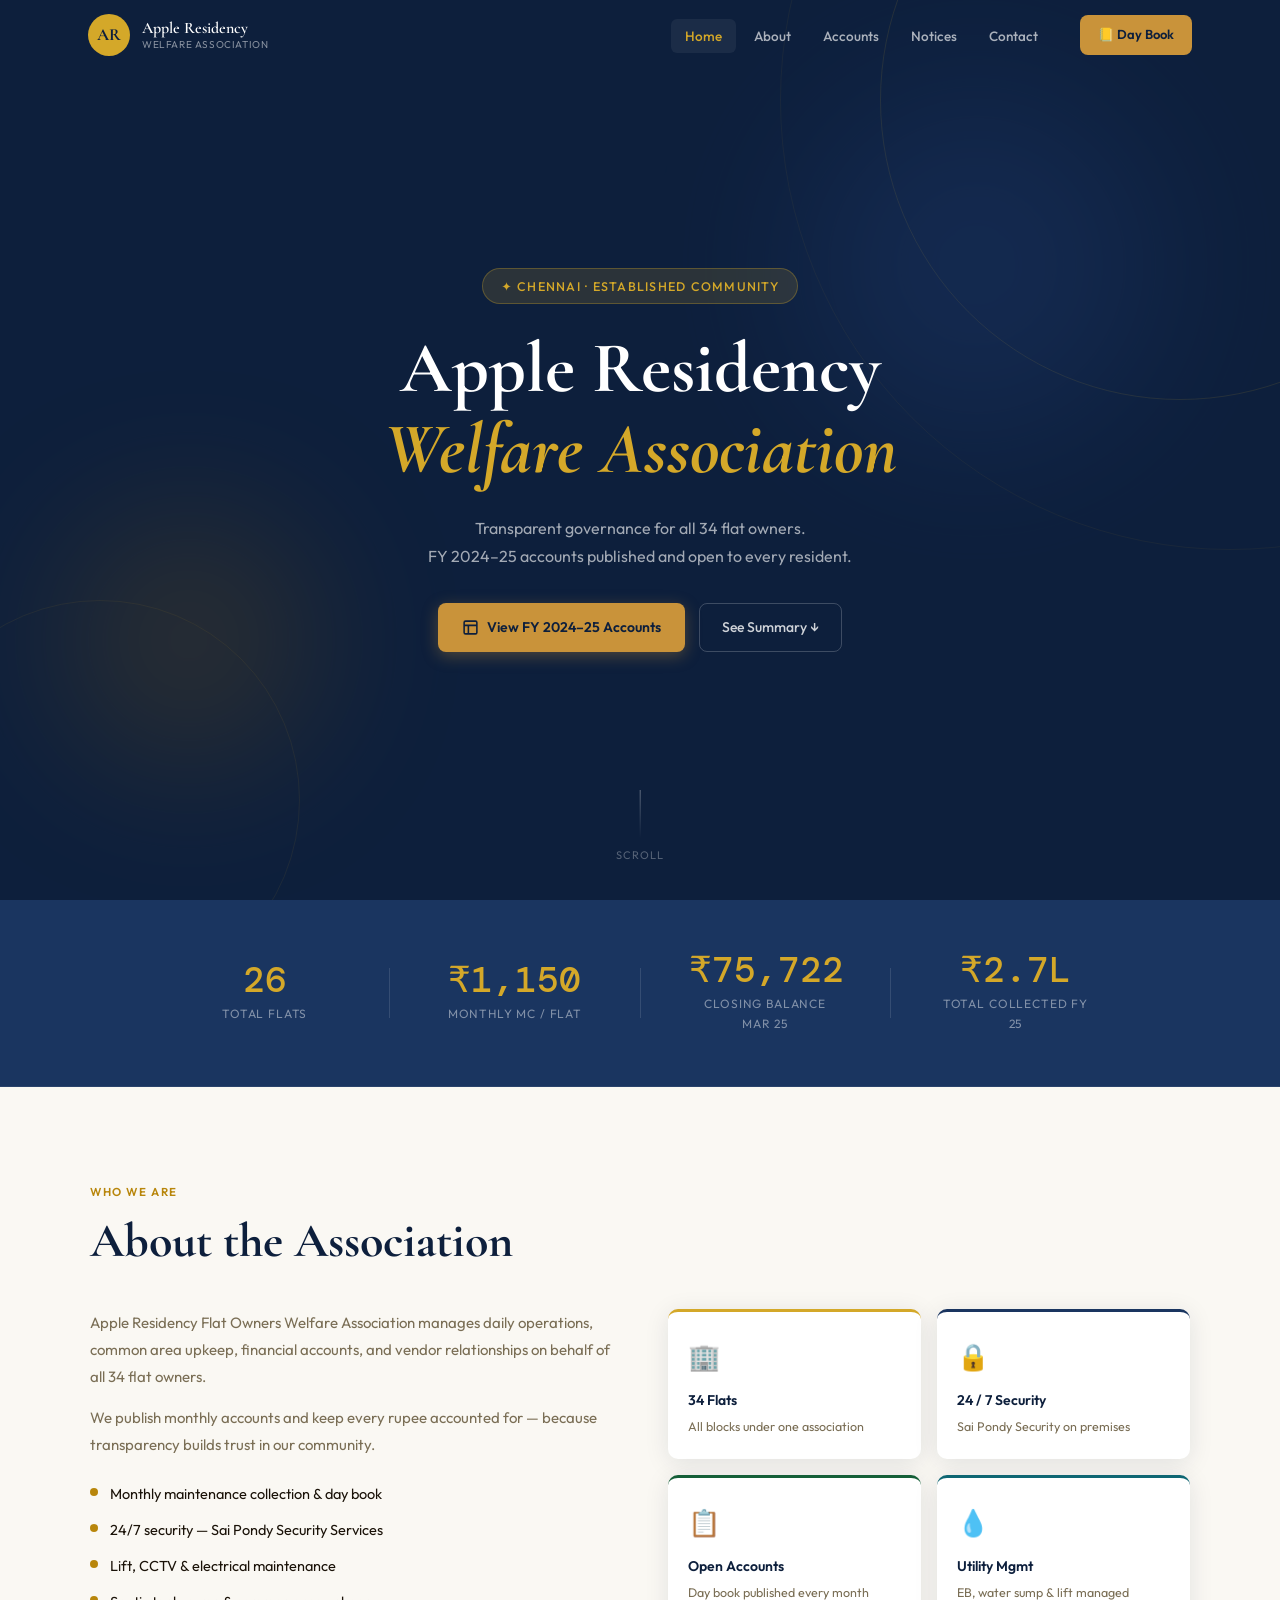
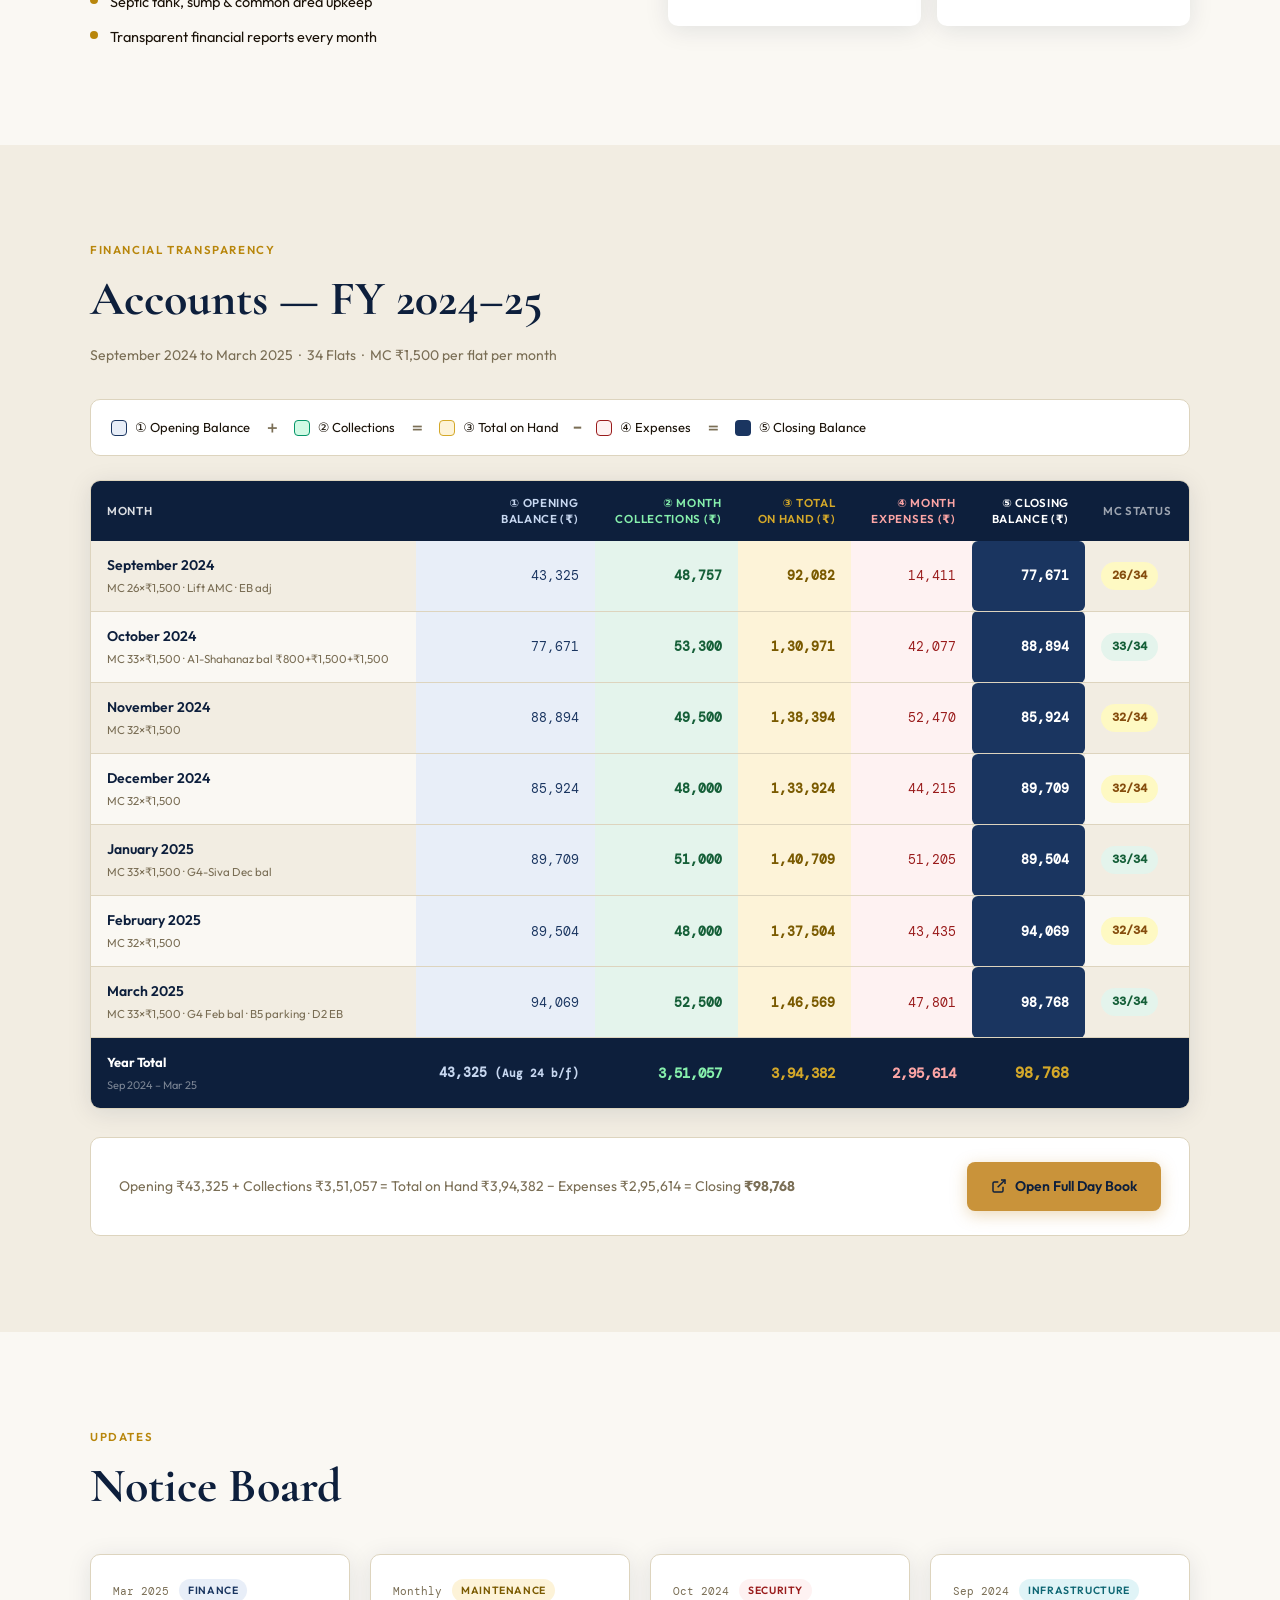
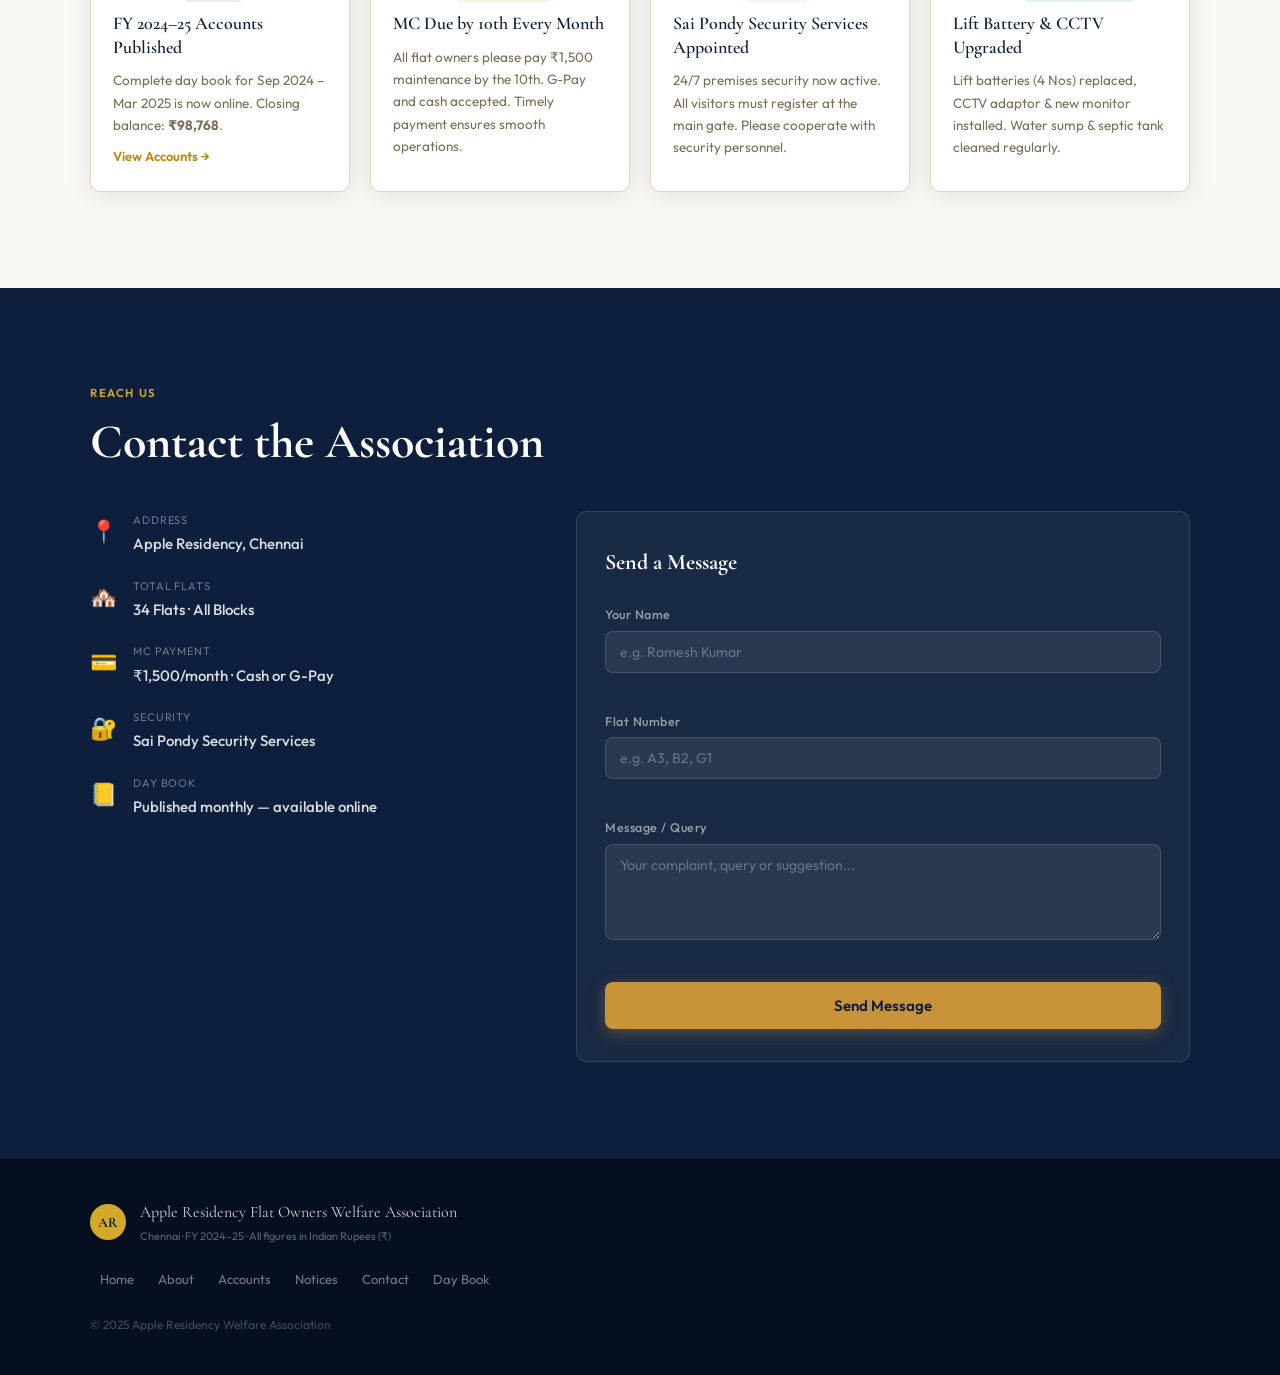
==== commit 82061c45: "Add files via upload" ====
--- a/index.html
+++ b/index.html
@@ -1094,15 +1094,15 @@
   </footer>
 
   <script>
-/* ═══════════════════════════════════════════════════
+/* ═══════════════════════════════════════════
    APPLE RESIDENCY WELFARE ASSOCIATION
-   script.js — FY 2024-25
-═══════════════════════════════════════════════════ */
-
-/* ── 0. MARK JS READY so reveal-up animations activate ── */
+   FY 2024-25 — Clean single script
+═══════════════════════════════════════════ */
+
+/* 0 — JS READY (enables reveal animations) */
 document.documentElement.classList.add('js-ready');
 
-/* ── 1. PRELOADER ────────────────────────────────── */
+/* 1 — PRELOADER */
 window.addEventListener('load', () => {
   const pre = document.getElementById('preloader');
   if (!pre) return;
@@ -1112,414 +1112,143 @@
   }, 1800);
 });
 
-/* ── 2. NAVBAR — scroll behaviour ───────────────── */
+/* 2 — NAVBAR scroll */
 const navbar = document.getElementById('navbar');
-const handleNavScroll = () => {
-  if (window.scrollY > 60) {
-    navbar.classList.add('scrolled');
-  } else {
-    navbar.classList.remove('scrolled');
-  }
-};
-window.addEventListener('scroll', handleNavScroll, { passive: true });
-handleNavScroll();
-
-/* ── 3. NAVBAR — active link on scroll ──────────── */
+window.addEventListener('scroll', () => {
+  navbar.classList.toggle('scrolled', window.scrollY > 60);
+}, { passive: true });
+navbar.classList.toggle('scrolled', window.scrollY > 60);
+
+/* 3 — NAVBAR active link */
 const sections = document.querySelectorAll('section[id]');
 const navLinks  = document.querySelectorAll('.nl');
-
-const observerNav = new IntersectionObserver((entries) => {
-  entries.forEach(entry => {
-    if (entry.isIntersecting) {
-      navLinks.forEach(link => {
-        link.classList.remove('active');
-        if (link.getAttribute('href') === '#' + entry.target.id) {
-          link.classList.add('active');
-        }
-      });
+new IntersectionObserver((entries) => {
+  entries.forEach(e => {
+    if (e.isIntersecting) {
+      navLinks.forEach(l => l.classList.remove('active'));
+      const active = document.querySelector('.nl[href="#' + e.target.id + '"]');
+      if (active) active.classList.add('active');
     }
   });
-}, { threshold: 0.4 });
-
-sections.forEach(sec => observerNav.observe(sec));
-
-/* ── 4. MOBILE MENU ──────────────────────────────── */
+}, { threshold: 0.4 }).observe ? sections.forEach(s =>
+  new IntersectionObserver((entries) => {
+    entries.forEach(e => {
+      if (e.isIntersecting) {
+        navLinks.forEach(l => l.classList.remove('active'));
+        const active = document.querySelector('.nl[href="#' + e.target.id + '"]');
+        if (active) active.classList.add('active');
+      }
+    });
+  }, { threshold: 0.4 }).observe(s)
+) : null;
+
+/* 4 — MOBILE MENU */
 const burger     = document.getElementById('burger');
 const mobileMenu = document.getElementById('mobileMenu');
-
 burger.addEventListener('click', () => {
-  const isOpen = mobileMenu.classList.toggle('open');
-  burger.classList.toggle('open', isOpen);
-  document.body.style.overflow = isOpen ? 'hidden' : '';
+  const open = mobileMenu.classList.toggle('open');
+  burger.classList.toggle('open', open);
+  document.body.style.overflow = open ? 'hidden' : '';
 });
-
 window.closeMM = function () {
   mobileMenu.classList.remove('open');
   burger.classList.remove('open');
   document.body.style.overflow = '';
 };
-
-window.addEventListener('resize', () => {
-  if (window.innerWidth > 768) closeMM();
-});
-
-/* ── 5. REVEAL ON SCROLL ─────────────────────────── */
+window.addEventListener('resize', () => { if (window.innerWidth > 768) closeMM(); });
+
+/* 5 — REVEAL ON SCROLL */
 const revealEls = document.querySelectorAll('.reveal-up');
-
 if ('IntersectionObserver' in window) {
-  const observerReveal = new IntersectionObserver((entries) => {
-    entries.forEach((entry) => {
-      if (entry.isIntersecting) {
-        // stagger siblings within same parent
-        const siblings = Array.from(
-          entry.target.parentElement.querySelectorAll('.reveal-up')
-        );
-        const i = siblings.indexOf(entry.target);
-        setTimeout(() => {
-          entry.target.classList.add('visible');
-        }, i * 80);
-        observerReveal.unobserve(entry.target);
-      }
+  const ro = new IntersectionObserver((entries) => {
+    entries.forEach(entry => {
+      if (!entry.isIntersecting) return;
+      const siblings = Array.from(entry.target.parentElement.querySelectorAll('.reveal-up'));
+      const i = siblings.indexOf(entry.target);
+      setTimeout(() => entry.target.classList.add('visible'), i * 80);
+      ro.unobserve(entry.target);
     });
   }, { threshold: 0.10, rootMargin: '0px 0px -30px 0px' });
-
-  revealEls.forEach(el => observerReveal.observe(el));
+  revealEls.forEach(el => ro.observe(el));
 } else {
-  // Fallback: show everything immediately if observer not supported
   revealEls.forEach(el => el.classList.add('visible'));
 }
 
-/* ── 6. COUNTER ANIMATION ────────────────────────── */
-const formatStat = (val, isRupee) => {
+/* 6 — COUNTER ANIMATION */
+function formatStat(val, isRupee) {
   if (!isRupee) return val.toLocaleString('en-IN');
-  if (val >= 100000) {
-    return '₹' + (val / 100000).toFixed(1) + 'L';
-  } else if (val >= 1000) {
-    return '₹' + val.toLocaleString('en-IN');
-  }
+  if (val >= 100000) return '₹' + (val / 100000).toFixed(1) + 'L';
+  if (val >= 1000)   return '₹' + val.toLocaleString('en-IN');
   return '₹' + val;
-};
-
-const animateCounter = (el) => {
+}
+function animateCounter(el) {
   const target    = parseInt(el.dataset.val, 10);
   const isRupee   = el.classList.contains('rupee');
-  const duration  = 1600;
   const steps     = 60;
-  const stepTime  = duration / steps;
-  let current     = 0;
+  let   current   = 0;
   const increment = target / steps;
-
-  // Show final value immediately so it's never blank
-  el.textContent = formatStat(target, isRupee);
-
-  const timer = setInterval(() => {
+  el.textContent  = formatStat(target, isRupee); // set immediately — never blank
+  const t = setInterval(() => {
     current += increment;
-    if (current >= target) {
-      current = target;
-      clearInterval(timer);
-    }
+    if (current >= target) { current = target; clearInterval(t); }
     el.textContent = formatStat(Math.round(current), isRupee);
-  }, stepTime);
-};
-
+  }, 1600 / steps);
+}
 const statEls = document.querySelectorAll('.stat-n[data-val]');
 if ('IntersectionObserver' in window) {
-  const observerStats = new IntersectionObserver((entries) => {
-    entries.forEach(entry => {
-      if (entry.isIntersecting) {
-        animateCounter(entry.target);
-        observerStats.unobserve(entry.target);
-      }
-    });
+  const so = new IntersectionObserver((entries) => {
+    entries.forEach(e => { if (e.isIntersecting) { animateCounter(e.target); so.unobserve(e.target); } });
   }, { threshold: 0.5 });
-  statEls.forEach(el => observerStats.observe(el));
+  statEls.forEach(el => so.observe(el));
 } else {
-  // Fallback: set values immediately
-  statEls.forEach(el => {
-    const val     = parseInt(el.dataset.val, 10);
-    const isRupee = el.classList.contains('rupee');
-    el.textContent = formatStat(val, isRupee);
-  });
-}
-
-/* ── 7. CONTACT FORM ─────────────────────────────── */
-window.submitForm = function (e) {
+  statEls.forEach(el => el.textContent = formatStat(parseInt(el.dataset.val,10), el.classList.contains('rupee')));
+}
+
+/* 7 — CONTACT FORM */
+window.submitForm = function(e) {
   e.preventDefault();
-
-  const nameEl = document.getElementById('cName');
-  const flatEl = document.getElementById('cFlat');
-  const msgEl  = document.getElementById('cMsg');
-  const errN   = document.getElementById('errName');
-  const errF   = document.getElementById('errFlat');
-  const errM   = document.getElementById('errMsg');
-  const ok     = document.getElementById('cfOK');
-  const btn    = document.querySelector('.cf-btn');
-
-  [nameEl, flatEl, msgEl].forEach(el => el.classList.remove('error'));
-  errN.textContent = errF.textContent = errM.textContent = '';
-
+  const nm = document.getElementById('cName'),
+        fl = document.getElementById('cFlat'),
+        ms = document.getElementById('cMsg'),
+        en = document.getElementById('errName'),
+        ef = document.getElementById('errFlat'),
+        em = document.getElementById('errMsg'),
+        ok = document.getElementById('cfOK'),
+        btn= document.querySelector('.cf-btn');
+  [nm,fl,ms].forEach(x => x.classList.remove('error'));
+  en.textContent = ef.textContent = em.textContent = '';
   let valid = true;
-
-  if (!nameEl.value.trim()) {
-    nameEl.classList.add('error');
-    errN.textContent = 'Please enter your name.';
-    valid = false;
-  }
-  if (!flatEl.value.trim()) {
-    flatEl.classList.add('error');
-    errF.textContent = 'Please enter your flat number.';
-    valid = false;
-  }
-  if (!msgEl.value.trim()) {
-    msgEl.classList.add('error');
-    errM.textContent = 'Please enter your message.';
-    valid = false;
-  }
-
+  if (!nm.value.trim()) { nm.classList.add('error'); en.textContent='Please enter your name.';        valid=false; }
+  if (!fl.value.trim()) { fl.classList.add('error'); ef.textContent='Please enter your flat number.'; valid=false; }
+  if (!ms.value.trim()) { ms.classList.add('error'); em.textContent='Please enter your message.';     valid=false; }
   if (!valid) return;
-
-  btn.textContent  = 'Sending…';
-  btn.disabled     = true;
-  btn.style.opacity = '0.7';
-
+  btn.textContent='Sending…'; btn.disabled=true; btn.style.opacity='0.7';
   setTimeout(() => {
-    ok.style.display  = 'block';
-    btn.textContent   = 'Send Message';
-    btn.disabled      = false;
-    btn.style.opacity = '1';
+    ok.style.display='block'; btn.textContent='Send Message'; btn.disabled=false; btn.style.opacity='1';
     document.getElementById('cForm').reset();
-    setTimeout(() => { ok.style.display = 'none'; }, 5000);
+    setTimeout(() => { ok.style.display='none'; }, 5000);
   }, 1000);
 };
 
-/* ── 8. SMOOTH SCROLL ────────────────────────────── */
-document.querySelectorAll('a[href^="#"]').forEach(anchor => {
-  anchor.addEventListener('click', function (e) {
-    const targetId = this.getAttribute('href');
-    if (targetId === '#') return;
-    const target = document.querySelector(targetId);
-    if (!target) return;
+/* 8 — SMOOTH SCROLL */
+document.querySelectorAll('a[href^="#"]').forEach(a => {
+  a.addEventListener('click', function(e) {
+    const id = this.getAttribute('href');
+    if (id === '#') return;
+    const t = document.querySelector(id);
+    if (!t) return;
     e.preventDefault();
-    const navH = document.getElementById('navbar').offsetHeight;
-    const top  = target.getBoundingClientRect().top + window.scrollY - navH;
-    window.scrollTo({ top, behavior: 'smooth' });
+    window.scrollTo({ top: t.getBoundingClientRect().top + window.scrollY - navbar.offsetHeight, behavior: 'smooth' });
   });
 });
 
-/* ── 9. TABLE ROW HOVER GLOW ─────────────────────── */
+/* 9 — TABLE ROW HOVER */
 document.querySelectorAll('.acc-tbl tbody tr').forEach(row => {
-  row.addEventListener('mouseenter', () => {
-    row.style.boxShadow = 'inset 3px 0 0 var(--gold2)';
-  });
-  row.addEventListener('mouseleave', () => {
-    row.style.boxShadow = '';
-  });
+  row.addEventListener('mouseenter', () => row.style.boxShadow = 'inset 3px 0 0 var(--gold2)');
+  row.addEventListener('mouseleave', () => row.style.boxShadow = '');
 });
 
-/* ── Done ────────────────────────────────────────── */
-console.log('%cApple Residency WA — FY 2024-25', 'color:#d4a829;font-size:14px;font-weight:bold;');
-console.log('%cOpening 43,325 + Collections 3,51,057 = On Hand 3,94,382 − Expenses 2,95,614 = Closing 98,768 ✅', 'color:#155f38;font-size:12px;');
-
-/* ── 2. NAVBAR — scroll behaviour ───────────────── */
-const navbar = document.getElementById('navbar');
-const handleNavScroll = () => {
-  if (window.scrollY > 60) {
-    navbar.classList.add('scrolled');
-  } else {
-    navbar.classList.remove('scrolled');
-  }
-};
-window.addEventListener('scroll', handleNavScroll, { passive: true });
-handleNavScroll(); // run on load
-
-/* ── 3. NAVBAR — active link on scroll ──────────── */
-const sections = document.querySelectorAll('section[id]');
-const navLinks  = document.querySelectorAll('.nl');
-
-const observerNav = new IntersectionObserver((entries) => {
-  entries.forEach(entry => {
-    if (entry.isIntersecting) {
-      navLinks.forEach(link => {
-        link.classList.remove('active');
-        if (link.getAttribute('href') === '#' + entry.target.id) {
-          link.classList.add('active');
-        }
-      });
-    }
-  });
-}, { threshold: 0.4 });
-
-sections.forEach(sec => observerNav.observe(sec));
-
-/* ── 4. MOBILE MENU ──────────────────────────────── */
-const burger     = document.getElementById('burger');
-const mobileMenu = document.getElementById('mobileMenu');
-
-burger.addEventListener('click', () => {
-  const isOpen = mobileMenu.classList.toggle('open');
-  burger.classList.toggle('open', isOpen);
-  // prevent body scroll when menu is open
-  document.body.style.overflow = isOpen ? 'hidden' : '';
-});
-
-window.closeMM = function () {
-  mobileMenu.classList.remove('open');
-  burger.classList.remove('open');
-  document.body.style.overflow = '';
-};
-
-// close on resize to desktop
-window.addEventListener('resize', () => {
-  if (window.innerWidth > 768) closeMM();
-});
-
-/* ── 5. REVEAL ON SCROLL ─────────────────────────── */
-const revealEls = document.querySelectorAll('.reveal-up');
-const observerReveal = new IntersectionObserver((entries) => {
-  entries.forEach((entry, idx) => {
-    if (entry.isIntersecting) {
-      // stagger siblings within same parent
-      const siblings = Array.from(entry.target.parentElement.querySelectorAll('.reveal-up'));
-      const i = siblings.indexOf(entry.target);
-      setTimeout(() => {
-        entry.target.classList.add('visible');
-      }, i * 80);
-      observerReveal.unobserve(entry.target);
-    }
-  });
-}, { threshold: 0.12, rootMargin: '0px 0px -40px 0px' });
-
-revealEls.forEach(el => observerReveal.observe(el));
-
-/* ── 6. COUNTER ANIMATION ────────────────────────── */
-const formatStat = (val, isRupee) => {
-  if (!isRupee) return val.toLocaleString('en-IN');
-  // Indian numbering: crores, lakhs
-  if (val >= 100000) {
-    return '₹' + (val / 100000).toFixed(1) + 'L';
-  } else if (val >= 1000) {
-    return '₹' + val.toLocaleString('en-IN');
-  }
-  return '₹' + val;
-};
-
-const animateCounter = (el) => {
-  const target   = parseInt(el.dataset.val, 10);
-  const isRupee  = el.classList.contains('rupee');
-  const duration = 1600; // ms
-  const steps    = 60;
-  const stepTime = duration / steps;
-  let current    = 0;
-  const increment = target / steps;
-
-  const timer = setInterval(() => {
-    current += increment;
-    if (current >= target) {
-      current = target;
-      clearInterval(timer);
-    }
-    el.textContent = formatStat(Math.round(current), isRupee);
-  }, stepTime);
-};
-
-const statEls = document.querySelectorAll('.stat-n[data-val]');
-const observerStats = new IntersectionObserver((entries) => {
-  entries.forEach(entry => {
-    if (entry.isIntersecting) {
-      animateCounter(entry.target);
-      observerStats.unobserve(entry.target);
-    }
-  });
-}, { threshold: 0.5 });
-
-statEls.forEach(el => observerStats.observe(el));
-
-/* ── 7. CONTACT FORM ─────────────────────────────── */
-window.submitForm = function (e) {
-  e.preventDefault();
-
-  const nameEl = document.getElementById('cName');
-  const flatEl = document.getElementById('cFlat');
-  const msgEl  = document.getElementById('cMsg');
-  const errN   = document.getElementById('errName');
-  const errF   = document.getElementById('errFlat');
-  const errM   = document.getElementById('errMsg');
-  const ok     = document.getElementById('cfOK');
-  const btn    = document.querySelector('.cf-btn');
-
-  // clear previous errors
-  [nameEl, flatEl, msgEl].forEach(el => el.classList.remove('error'));
-  errN.textContent = errF.textContent = errM.textContent = '';
-
-  let valid = true;
-
-  if (!nameEl.value.trim()) {
-    nameEl.classList.add('error');
-    errN.textContent = 'Please enter your name.';
-    valid = false;
-  }
-  if (!flatEl.value.trim()) {
-    flatEl.classList.add('error');
-    errF.textContent = 'Please enter your flat number.';
-    valid = false;
-  }
-  if (!msgEl.value.trim()) {
-    msgEl.classList.add('error');
-    errM.textContent = 'Please enter your message.';
-    valid = false;
-  }
-
-  if (!valid) return;
-
-  // simulate submission
-  btn.textContent = 'Sending…';
-  btn.disabled = true;
-  btn.style.opacity = '0.7';
-
-  setTimeout(() => {
-    ok.style.display = 'block';
-    btn.textContent  = 'Send Message';
-    btn.disabled     = false;
-    btn.style.opacity = '1';
-    // reset form
-    document.getElementById('cForm').reset();
-    // hide success after 5s
-    setTimeout(() => { ok.style.display = 'none'; }, 5000);
-  }, 1000);
-};
-
-/* ── 8. SMOOTH SCROLL for all anchor links ───────── */
-document.querySelectorAll('a[href^="#"]').forEach(anchor => {
-  anchor.addEventListener('click', function (e) {
-    const targetId = this.getAttribute('href');
-    if (targetId === '#') return;
-    const target = document.querySelector(targetId);
-    if (!target) return;
-    e.preventDefault();
-    const navH = document.getElementById('navbar').offsetHeight;
-    const top  = target.getBoundingClientRect().top + window.scrollY - navH;
-    window.scrollTo({ top, behavior: 'smooth' });
-  });
-});
-
-/* ── 9. HIGHLIGHT TABLE ROW on hover — keyboard glow */
-document.querySelectorAll('.acc-tbl tbody tr').forEach(row => {
-  row.addEventListener('mouseenter', () => {
-    row.style.boxShadow = 'inset 3px 0 0 var(--gold2)';
-  });
-  row.addEventListener('mouseleave', () => {
-    row.style.boxShadow = '';
-  });
-});
-
-/* ── 10. NOTICE CARD — read-more expand ─────────── */
-// (notices are short, so this is for future use — hook is ready)
-// document.querySelectorAll('.notice').forEach(card => { ... });
-
-/* ── Done ─────────────────────────────────────────── */
-console.log('%cApple Residency WA — FY 2024-25', 'color:#d4a829;font-size:14px;font-weight:bold;');
-console.log('%cAll figures verified ✅', 'color:#155f38;font-size:12px;');
-
+console.log('%cApple Residency WA — FY 2024-25 ✅', 'color:#d4a829;font-weight:bold;');
 </script>
 </body>
 </html>
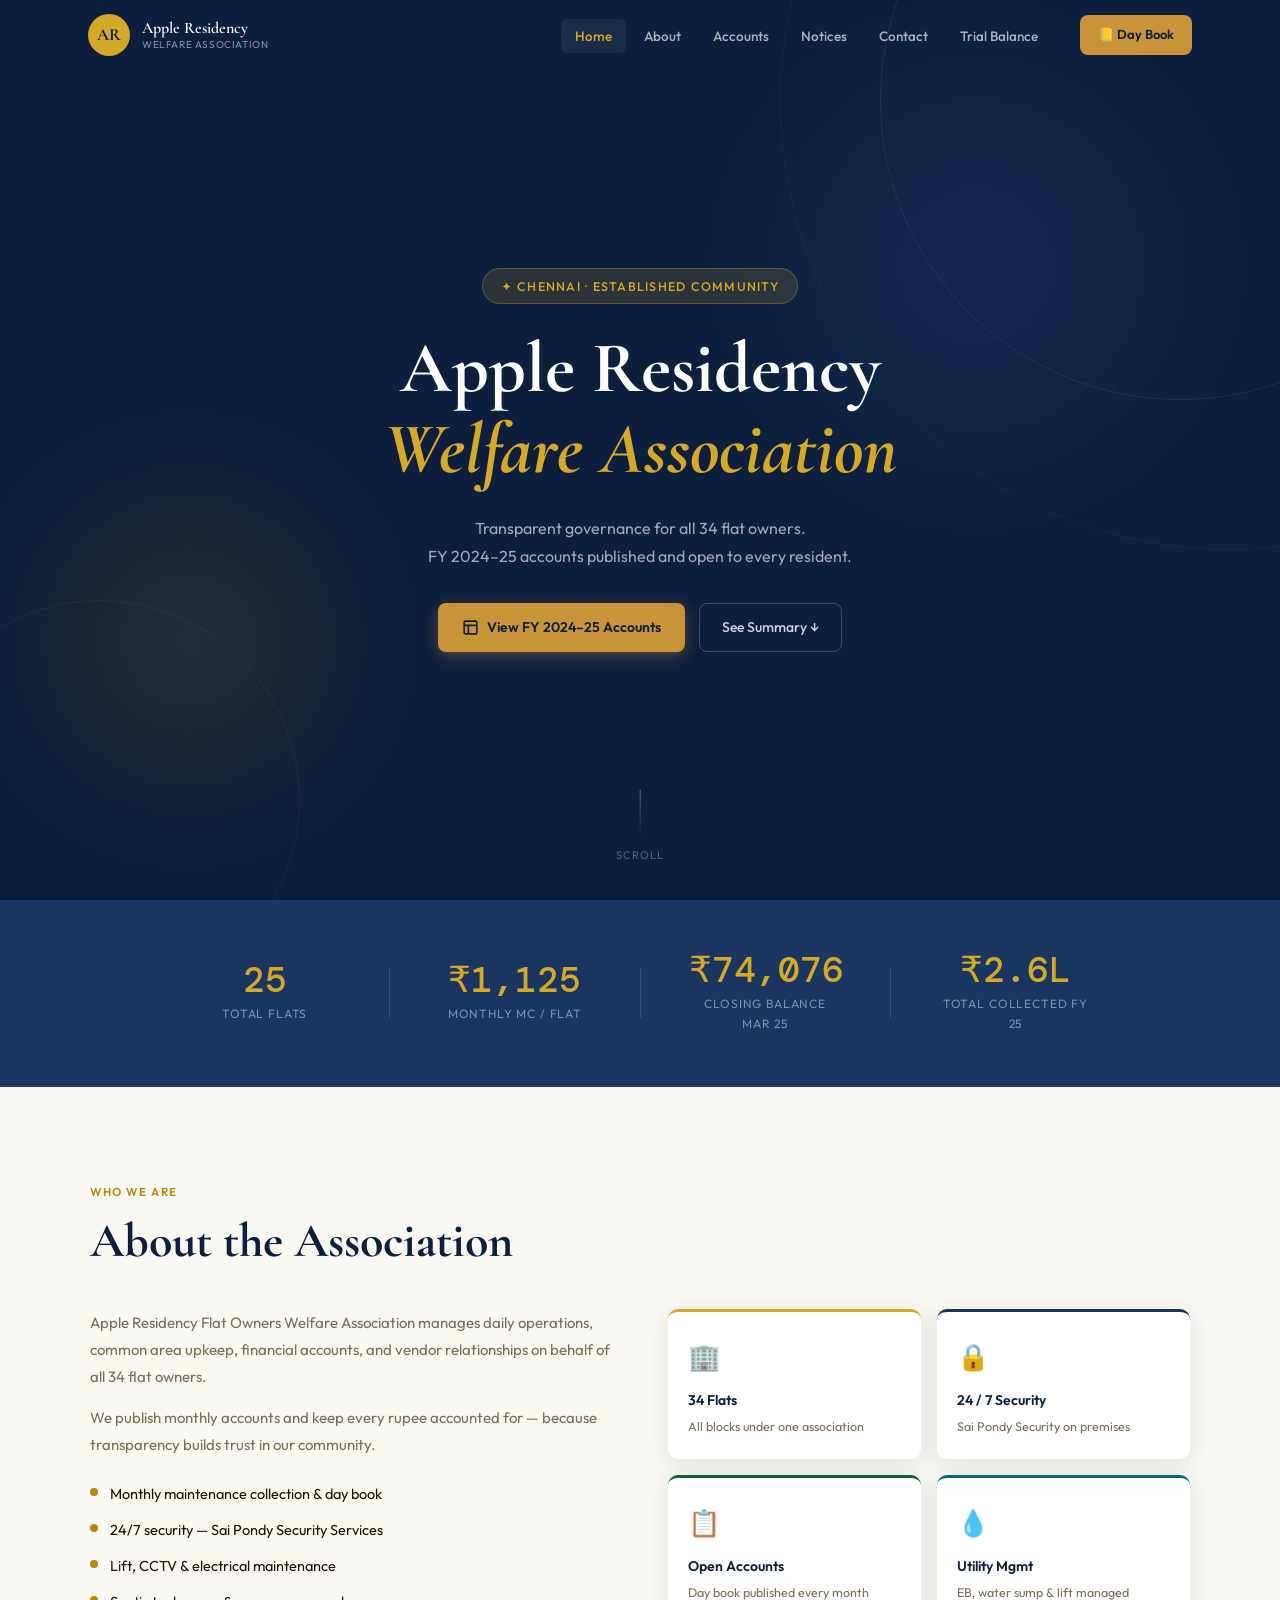
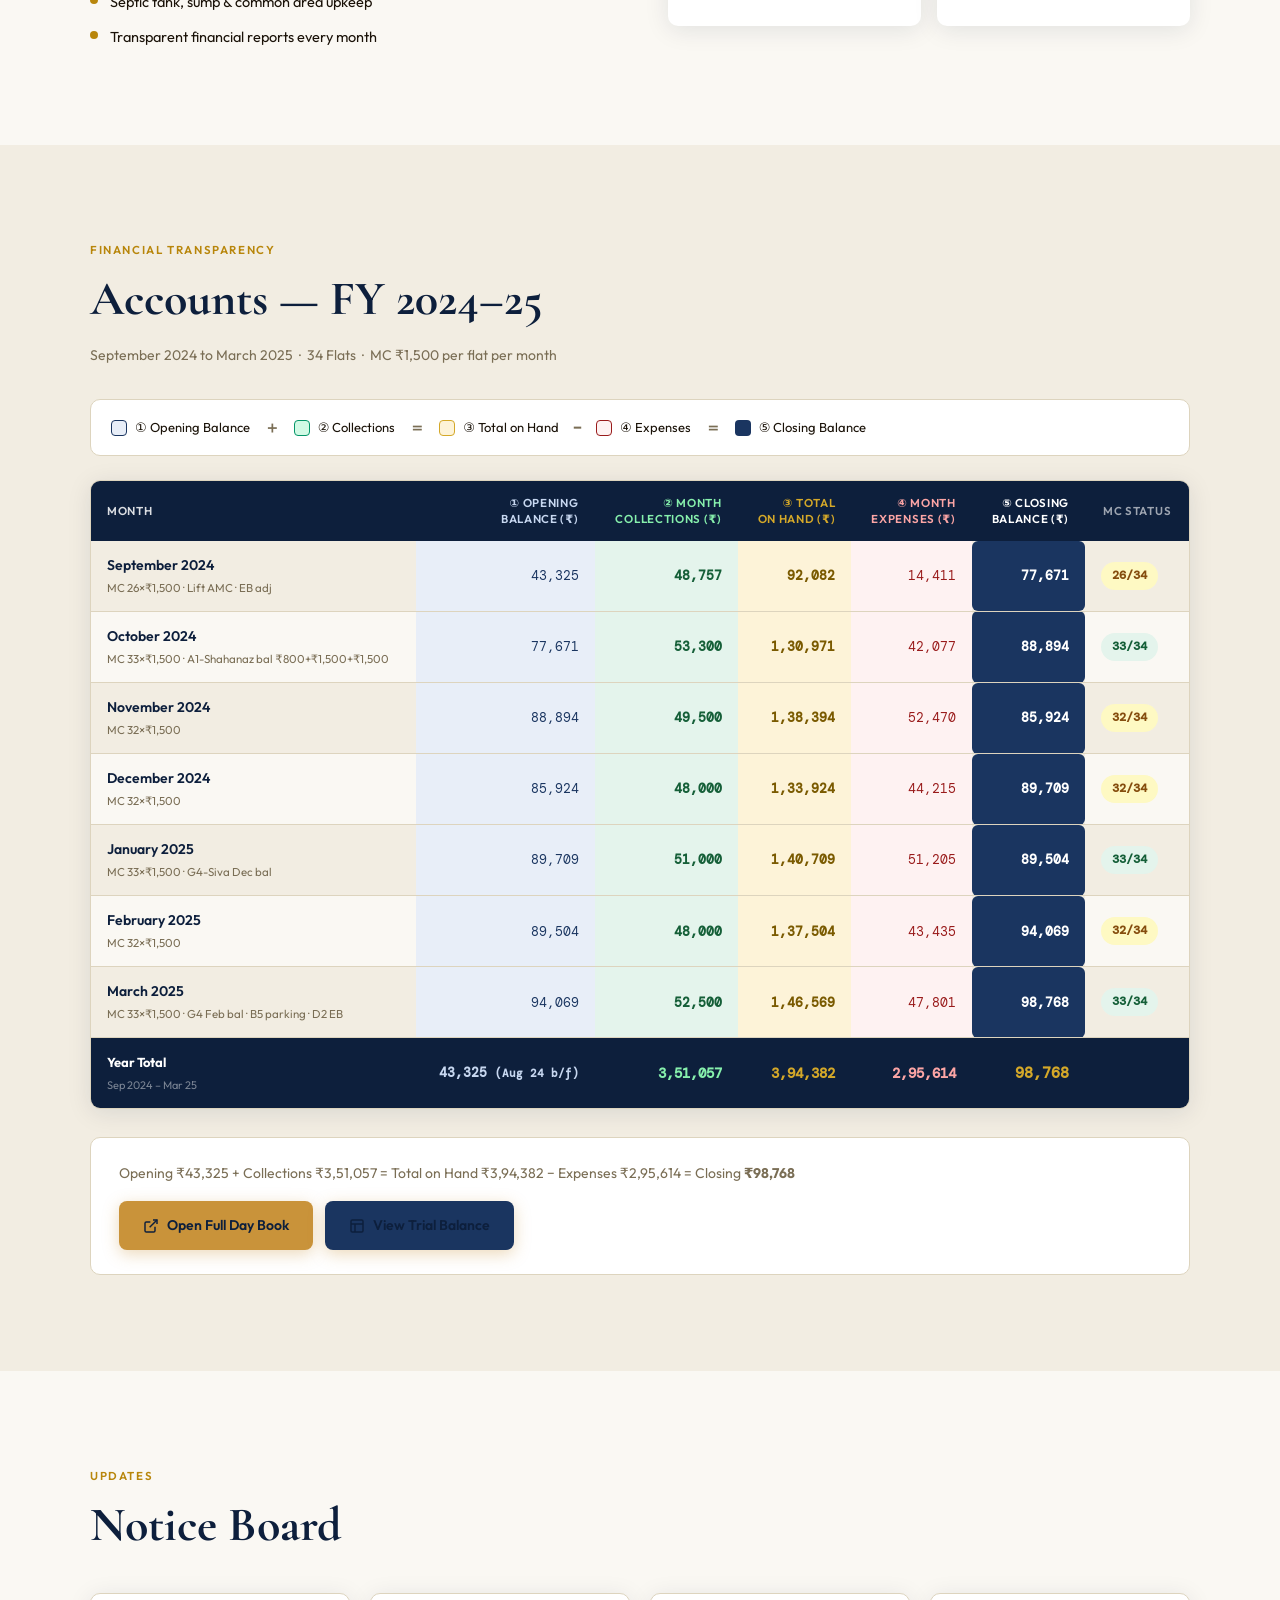
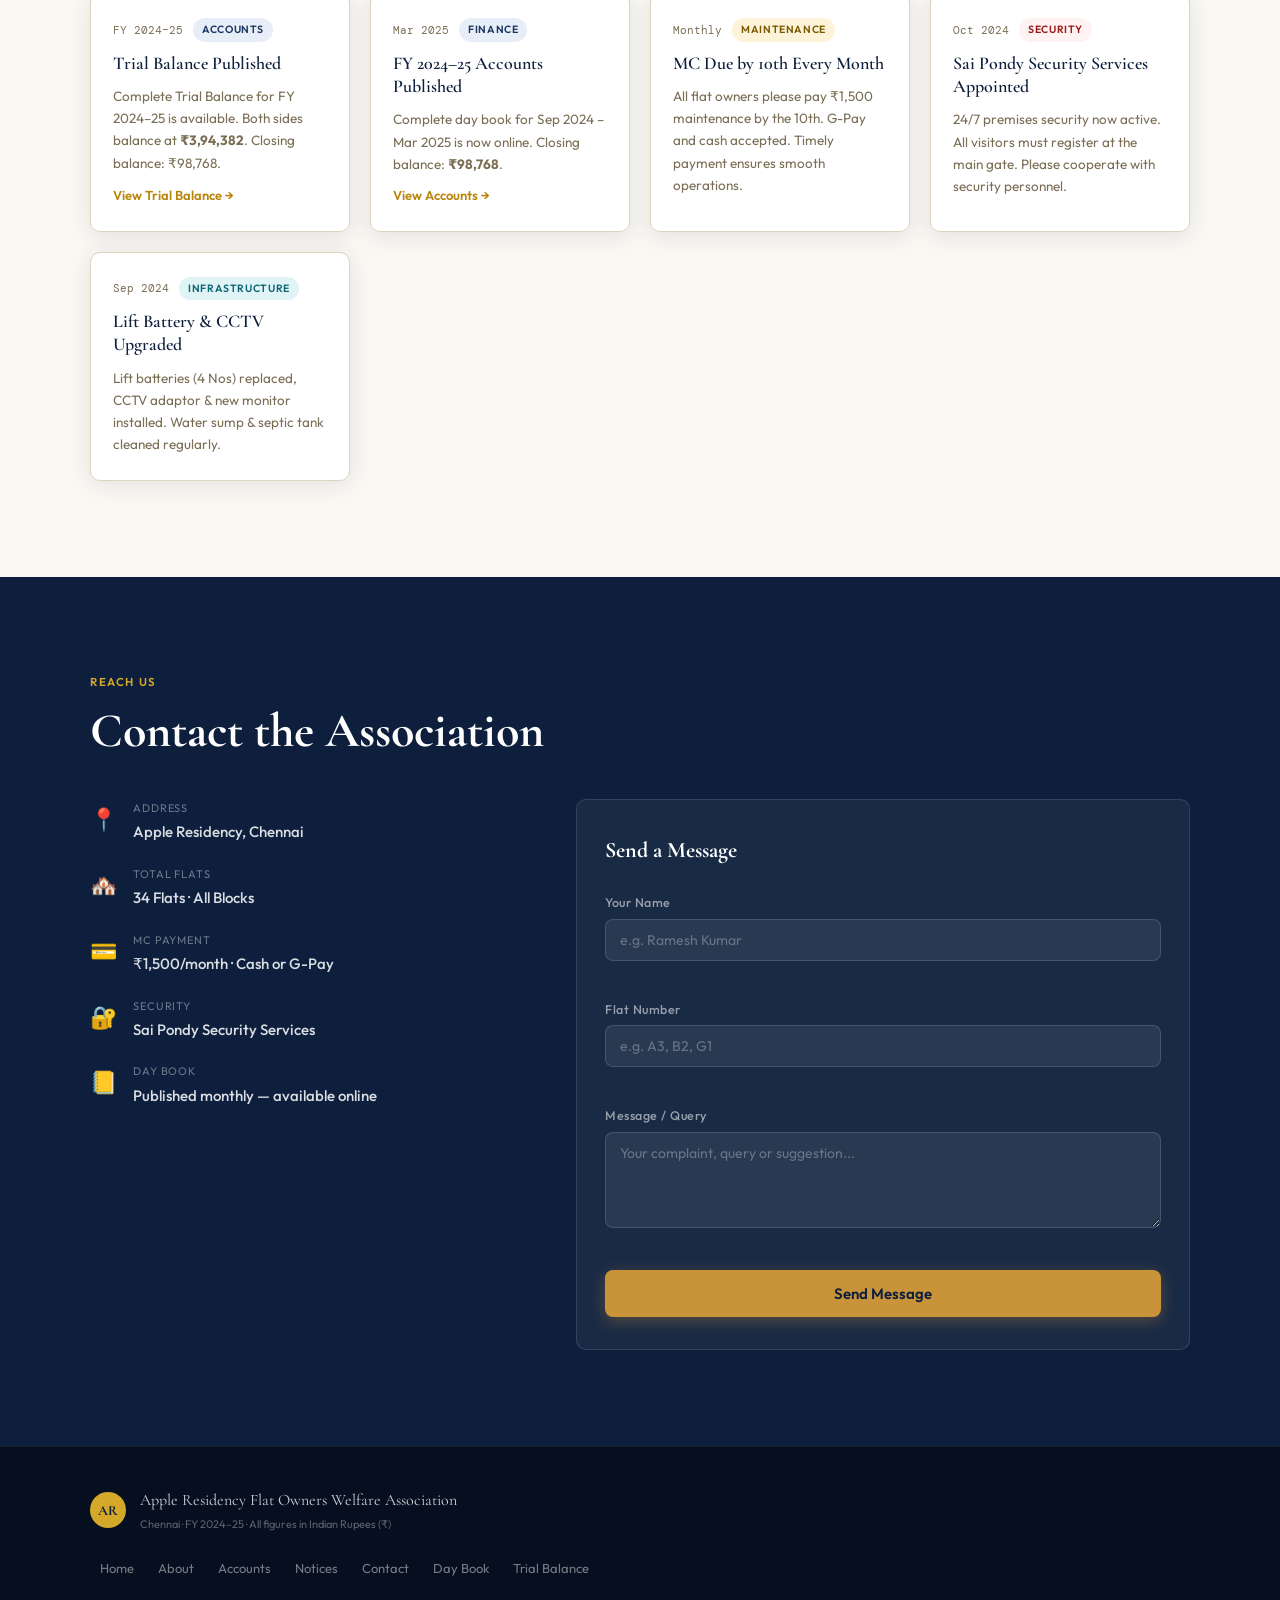
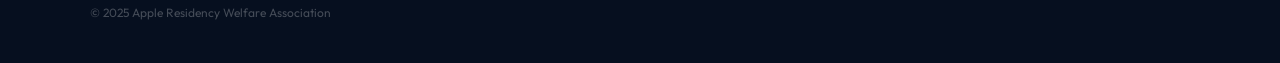
==== commit 045f62f2: "Add files via upload" ====
--- a/index.html
+++ b/index.html
@@ -653,6 +653,7 @@
         <li><a href="#accounts" class="nl">Accounts</a></li>
         <li><a href="#notices"  class="nl">Notices</a></li>
         <li><a href="#contact"  class="nl">Contact</a></li>
+        <li><a href="trial_balance_FY2024-25.html" class="nl" target="_blank">Trial Balance</a></li>
       </ul>
       <a href="daybook.html" class="nav-cta" target="_blank">
         📒 Day Book
@@ -670,6 +671,8 @@
     <a href="#accounts" class="mm-link" onclick="closeMM()">Accounts</a>
     <a href="#notices"  class="mm-link" onclick="closeMM()">Notices</a>
     <a href="#contact"  class="mm-link" onclick="closeMM()">Contact</a>
+    <a href="#contact"  class="mm-link" onclick="closeMM()">Contact</a>
+    <a href="trial_balance_FY2024-25.html" class="mm-link" target="_blank">📊 Trial Balance</a>
     <a href="daybook.html" class="mm-cta" target="_blank">📒 Open Day Book</a>
   </div>
 
@@ -949,13 +952,22 @@
 
       <div class="acc-cta reveal-up">
         <p>Opening ₹43,325 + Collections ₹3,51,057 = Total on Hand ₹3,94,382 − Expenses ₹2,95,614 = Closing <strong>₹98,768</strong></p>
-        <a href="daybook.html" class="btn-gold" target="_blank">
-          <svg width="16" height="16" viewBox="0 0 24 24" fill="none" stroke="currentColor" stroke-width="2.2">
-            <path d="M18 13v6a2 2 0 0 1-2 2H5a2 2 0 0 1-2-2V8a2 2 0 0 1 2-2h6"/>
-            <polyline points="15,3 21,3 21,9"/><line x1="10" y1="14" x2="21" y2="3"/>
-          </svg>
-          Open Full Day Book
-        </a>
+        <div style="display:flex;gap:12px;flex-wrap:wrap;">
+          <a href="daybook.html" class="btn-gold" target="_blank">
+            <svg width="16" height="16" viewBox="0 0 24 24" fill="none" stroke="currentColor" stroke-width="2.2">
+              <path d="M18 13v6a2 2 0 0 1-2 2H5a2 2 0 0 1-2-2V8a2 2 0 0 1 2-2h6"/>
+              <polyline points="15,3 21,3 21,9"/><line x1="10" y1="14" x2="21" y2="3"/>
+            </svg>
+            Open Full Day Book
+          </a>
+          <a href="trial_balance_FY2024-25.html" class="btn-gold" target="_blank" style="background:var(--navy2);">
+            <svg width="16" height="16" viewBox="0 0 24 24" fill="none" stroke="currentColor" stroke-width="2.2">
+              <rect x="3" y="3" width="18" height="18" rx="2"/>
+              <path d="M3 9h18M9 21V9"/>
+            </svg>
+            View Trial Balance
+          </a>
+        </div>
       </div>
     </div>
   </section>
@@ -968,6 +980,17 @@
       <div class="sec-eyebrow reveal-up">Updates</div>
       <h2 class="sec-h2 reveal-up">Notice Board</h2>
       <div class="notices-grid">
+
+
+        <div class="notice reveal-up">
+          <div class="notice-top">
+            <span class="n-date">FY 2024–25</span>
+            <span class="n-tag finance">Accounts</span>
+          </div>
+          <h3 class="n-title">Trial Balance Published</h3>
+          <p class="n-body">Complete Trial Balance for FY 2024–25 is available. Both sides balance at <strong>₹3,94,382</strong>. Closing balance: ₹98,768.</p>
+          <a href="trial_balance_FY2024-25.html" class="n-link" target="_blank">View Trial Balance →</a>
+        </div>
 
         <div class="notice reveal-up">
           <div class="notice-top">
@@ -1088,6 +1111,7 @@
         <a href="#notices">Notices</a>
         <a href="#contact">Contact</a>
         <a href="daybook.html" target="_blank">Day Book</a>
+        <a href="trial_balance_FY2024-25.html" target="_blank">Trial Balance</a>
       </nav>
       <div class="footer-copy">© 2025 Apple Residency Welfare Association</div>
     </div>
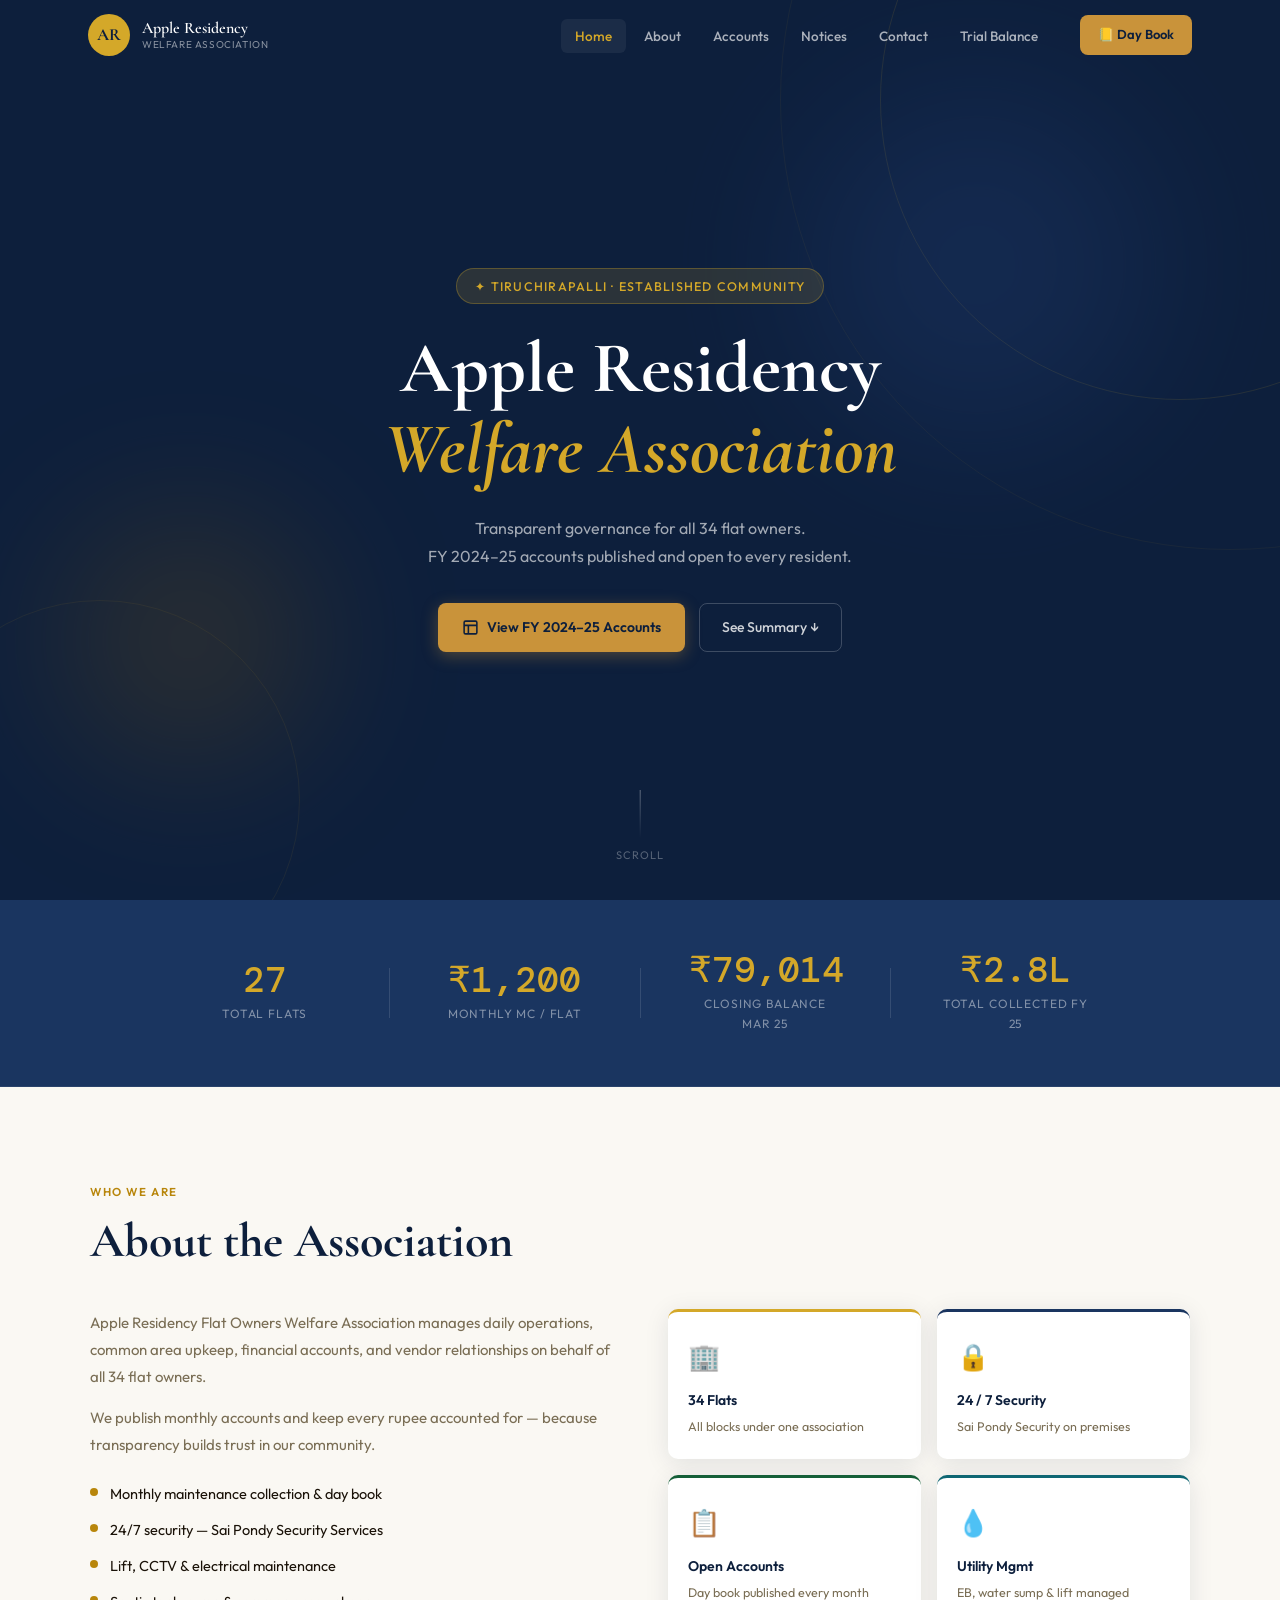
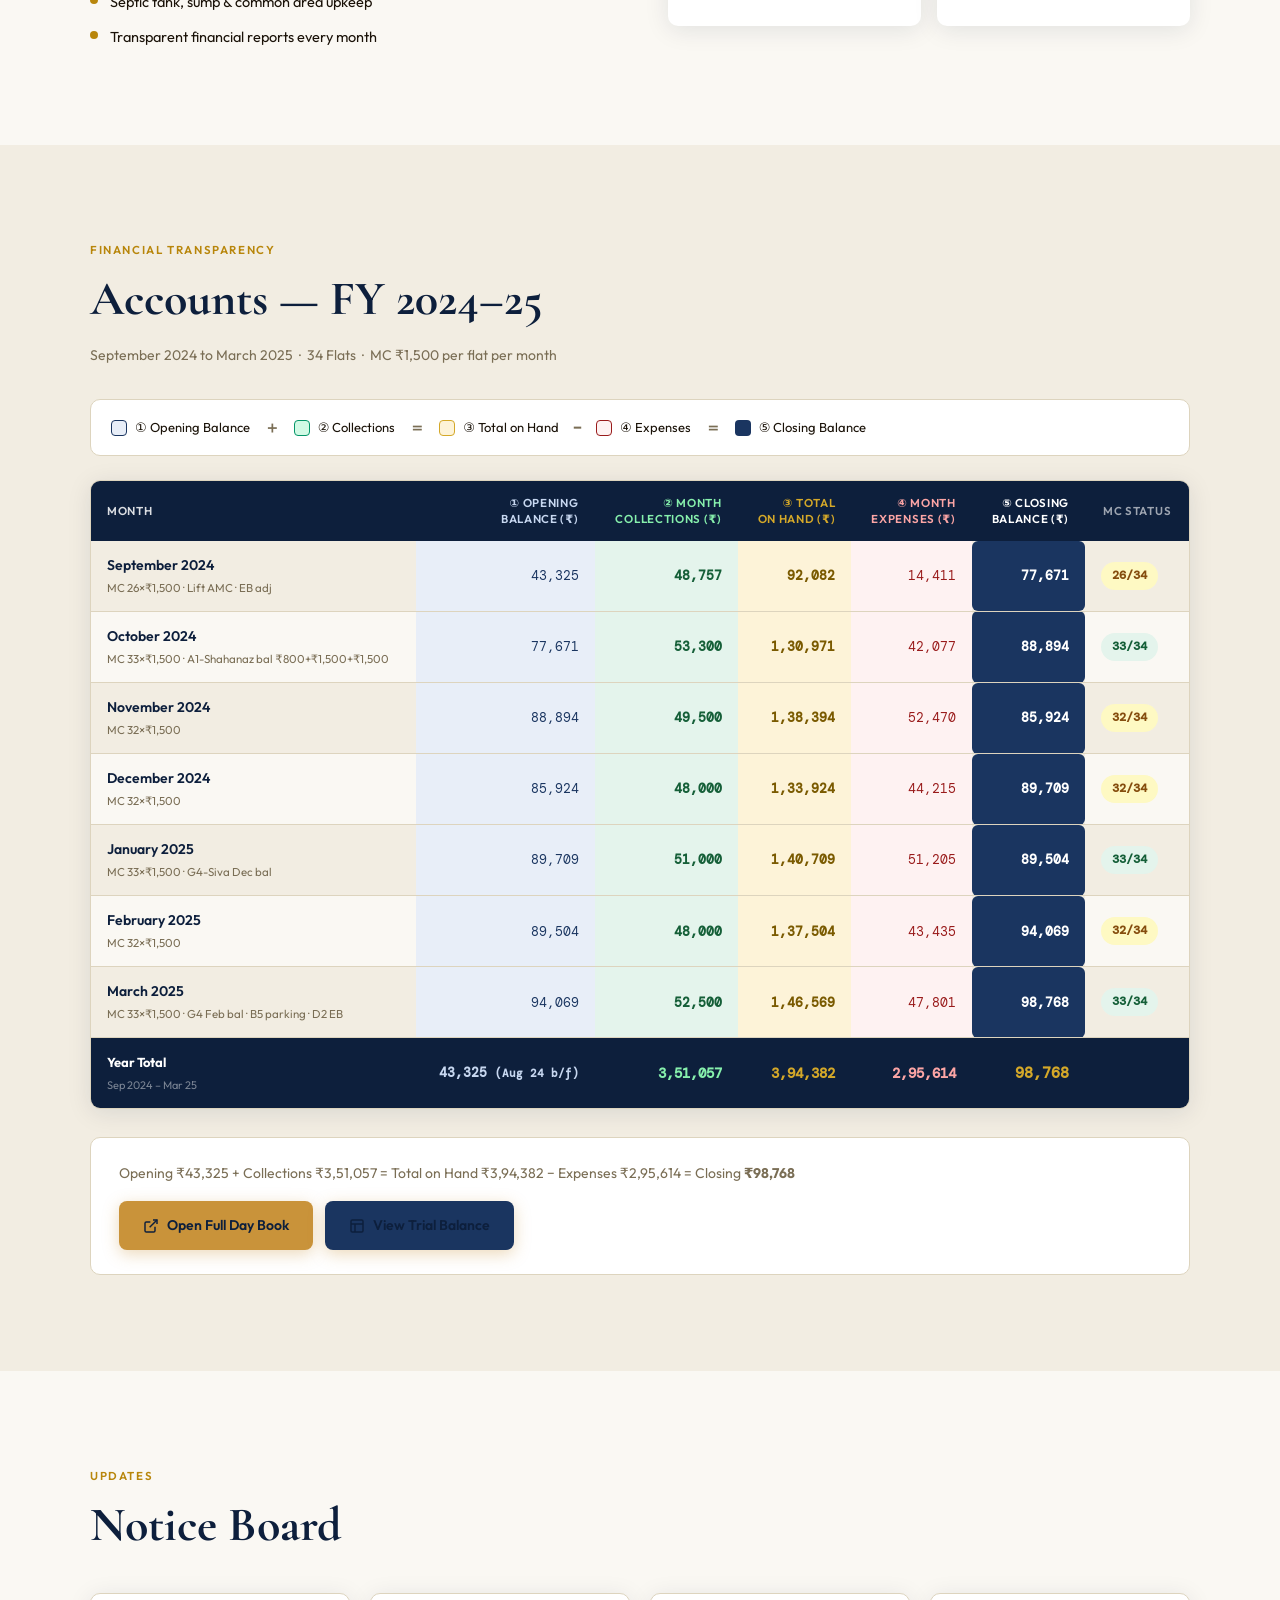
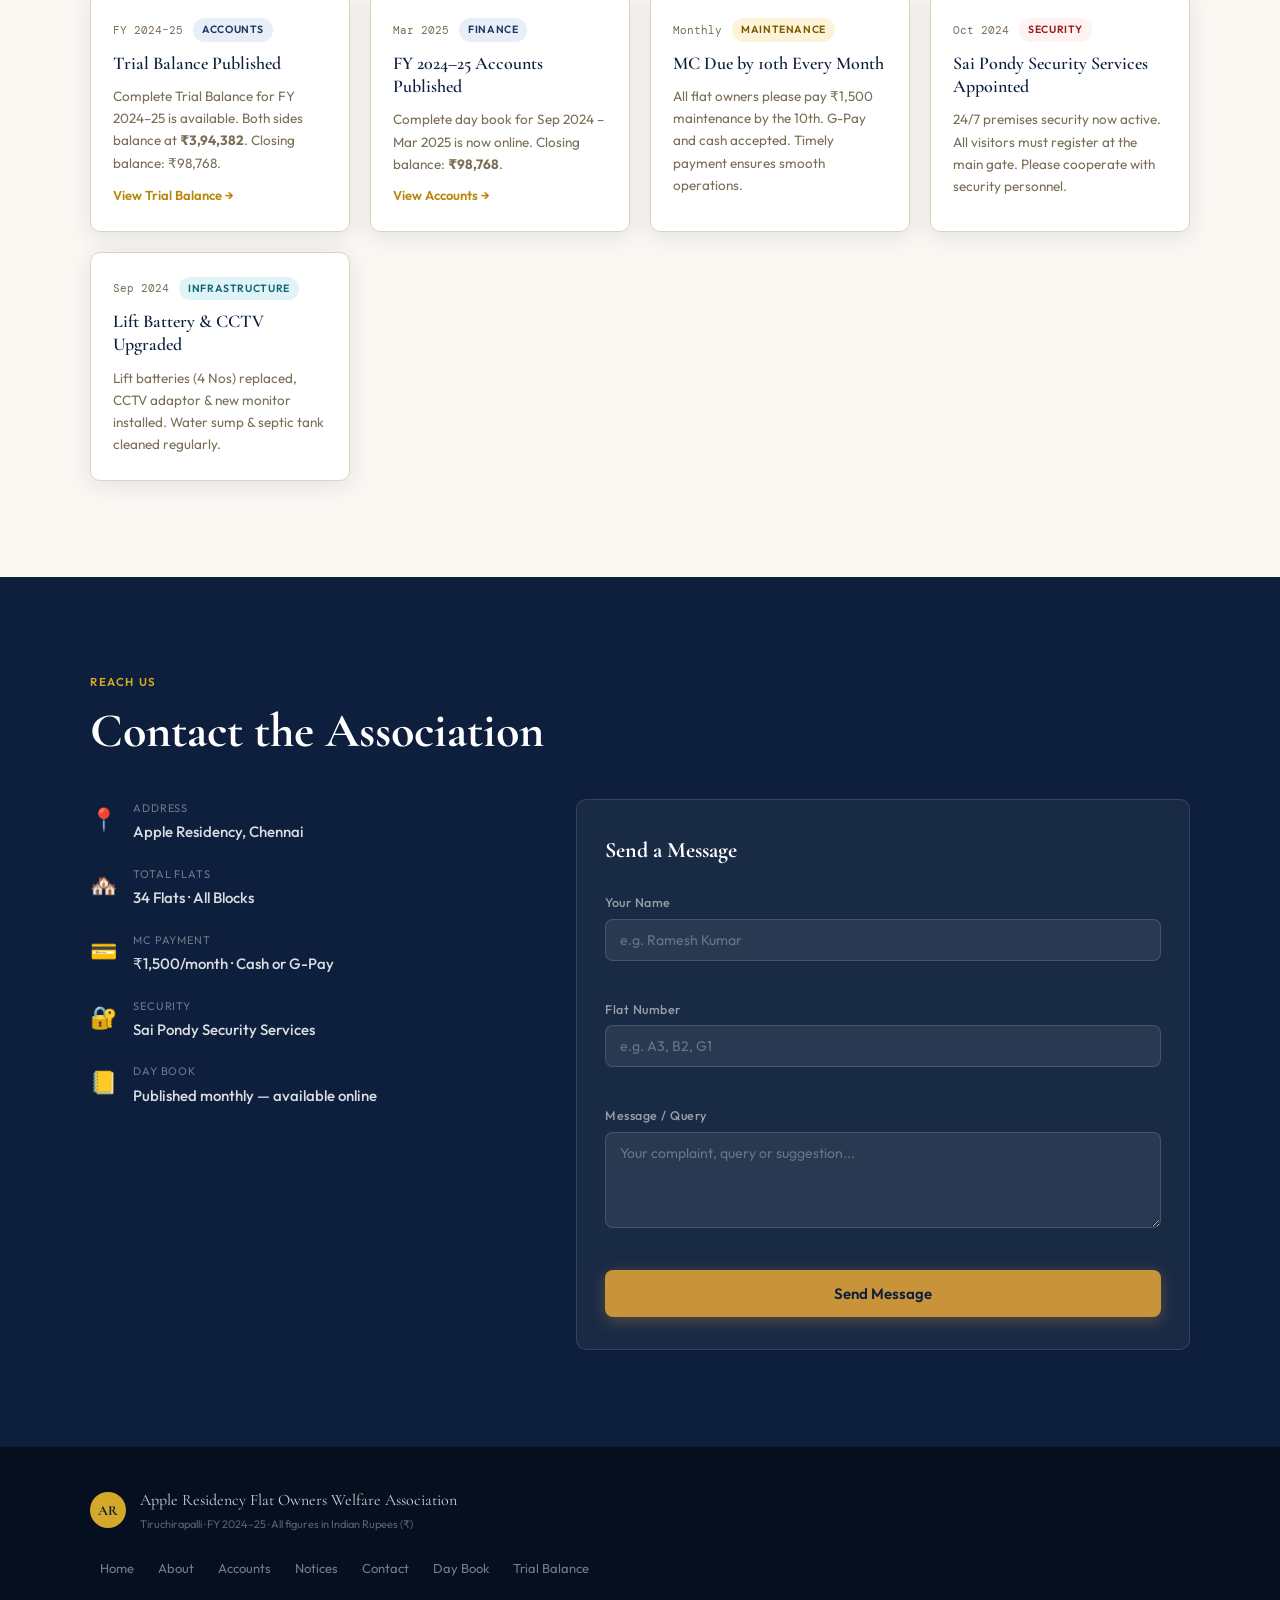
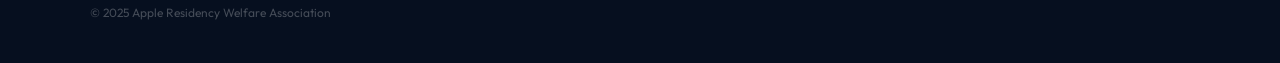
==== commit f0262a52: "Update location from Chennai to Tiruchirapalli" ====
--- a/index.html
+++ b/index.html
@@ -688,7 +688,7 @@
       <div class="hc-orb o2"></div>
     </div>
     <div class="hero-body">
-      <div class="hero-chip reveal-up">✦ Chennai · Established Community</div>
+      <div class="hero-chip reveal-up">✦ Tiruchirapalli · Established Community</div>
       <h1 class="hero-h1 reveal-up">
         Apple Residency<br/>
         <em>Welfare Association</em>
@@ -1101,7 +1101,7 @@
         <div class="nav-emblem sm">AR</div>
         <div>
           <div class="fb-name">Apple Residency Flat Owners Welfare Association</div>
-          <div class="fb-sub">Chennai · FY 2024–25 · All figures in Indian Rupees (₹)</div>
+          <div class="fb-sub">Tiruchirapalli · FY 2024–25 · All figures in Indian Rupees (₹)</div>
         </div>
       </div>
       <nav class="footer-nav">
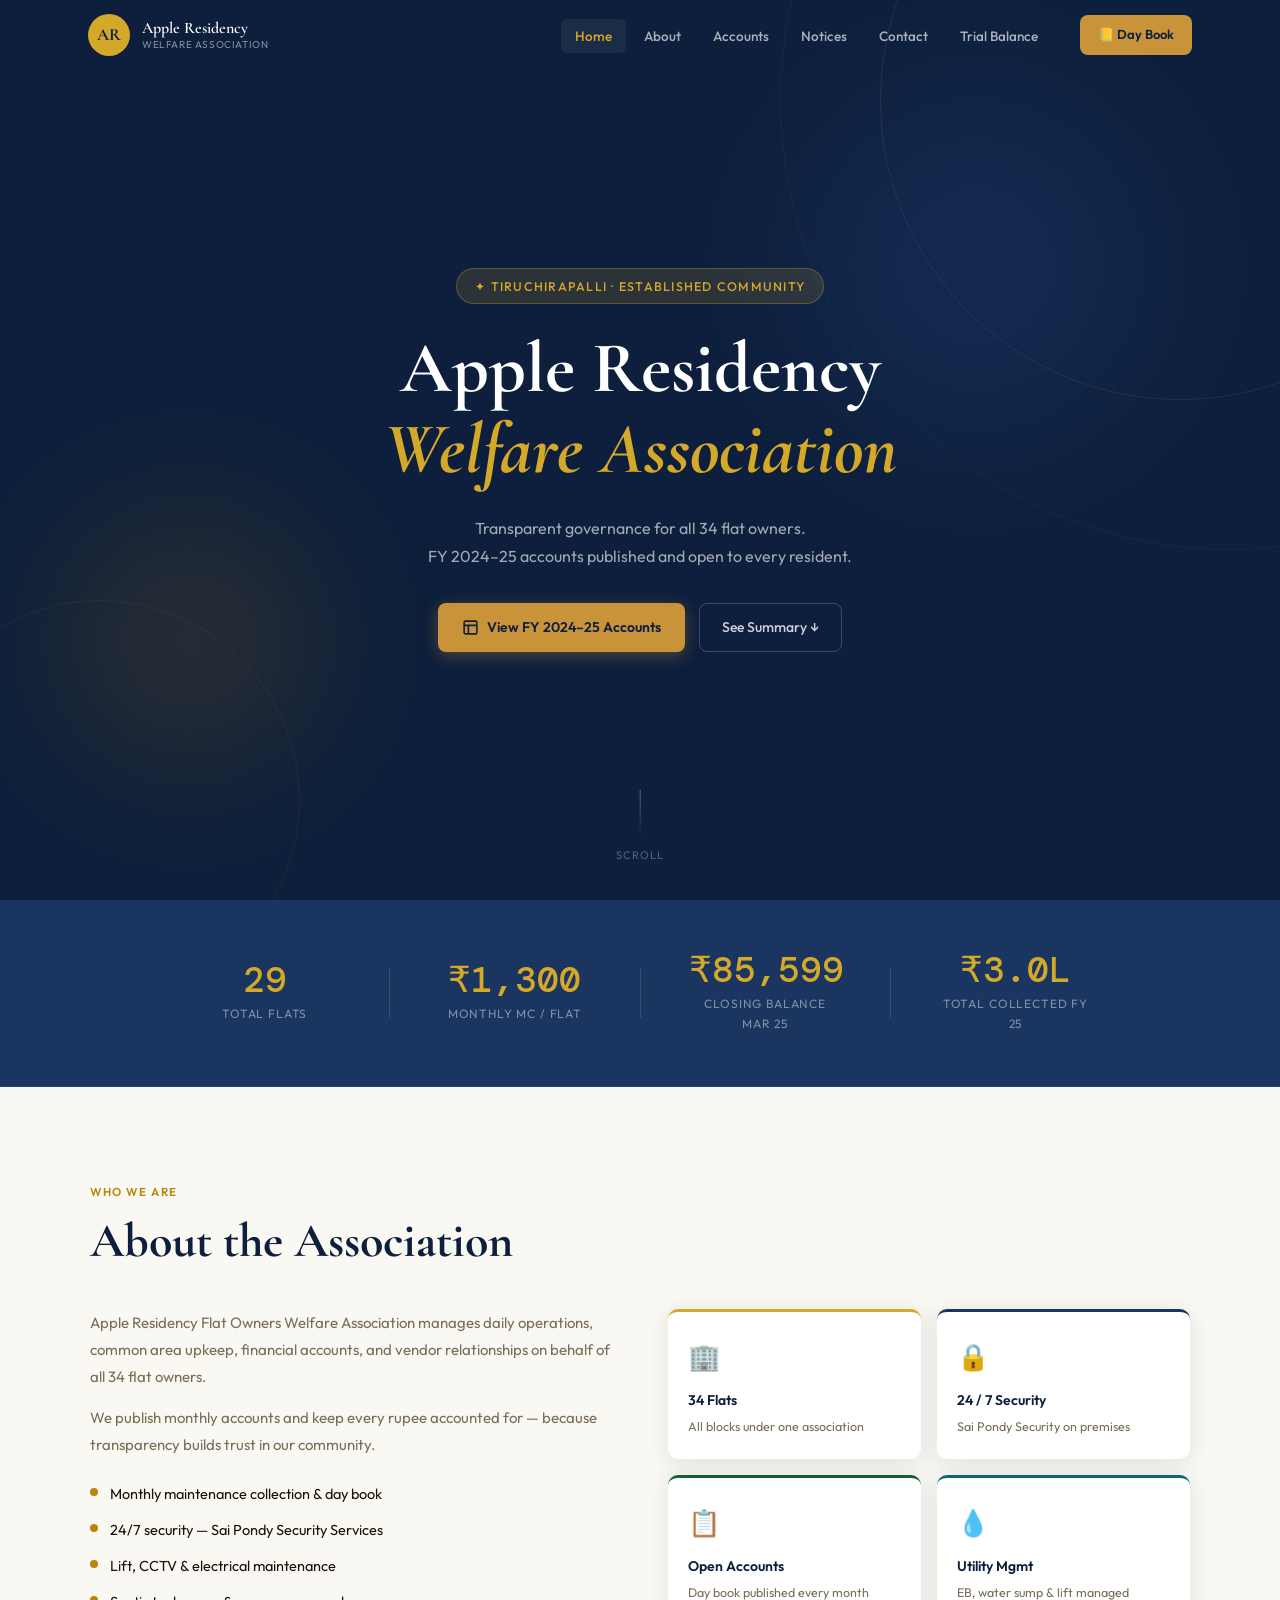
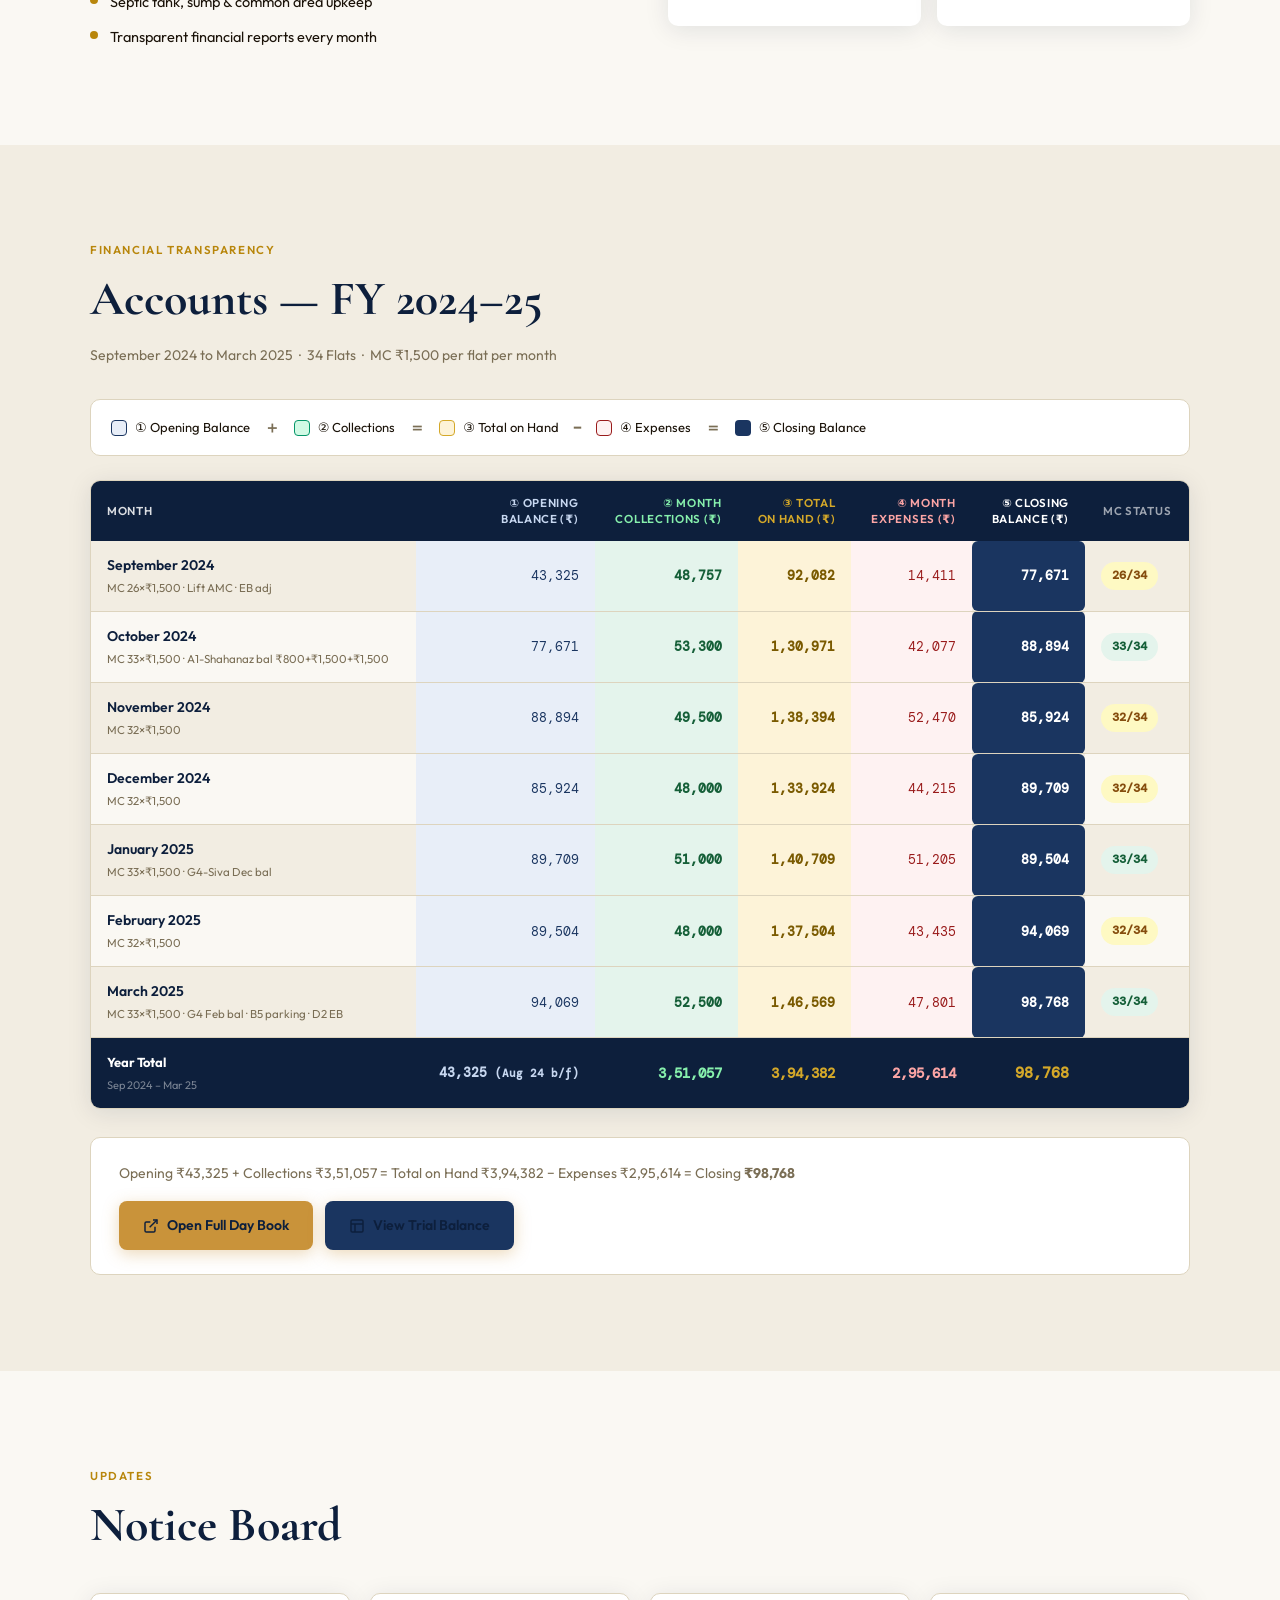
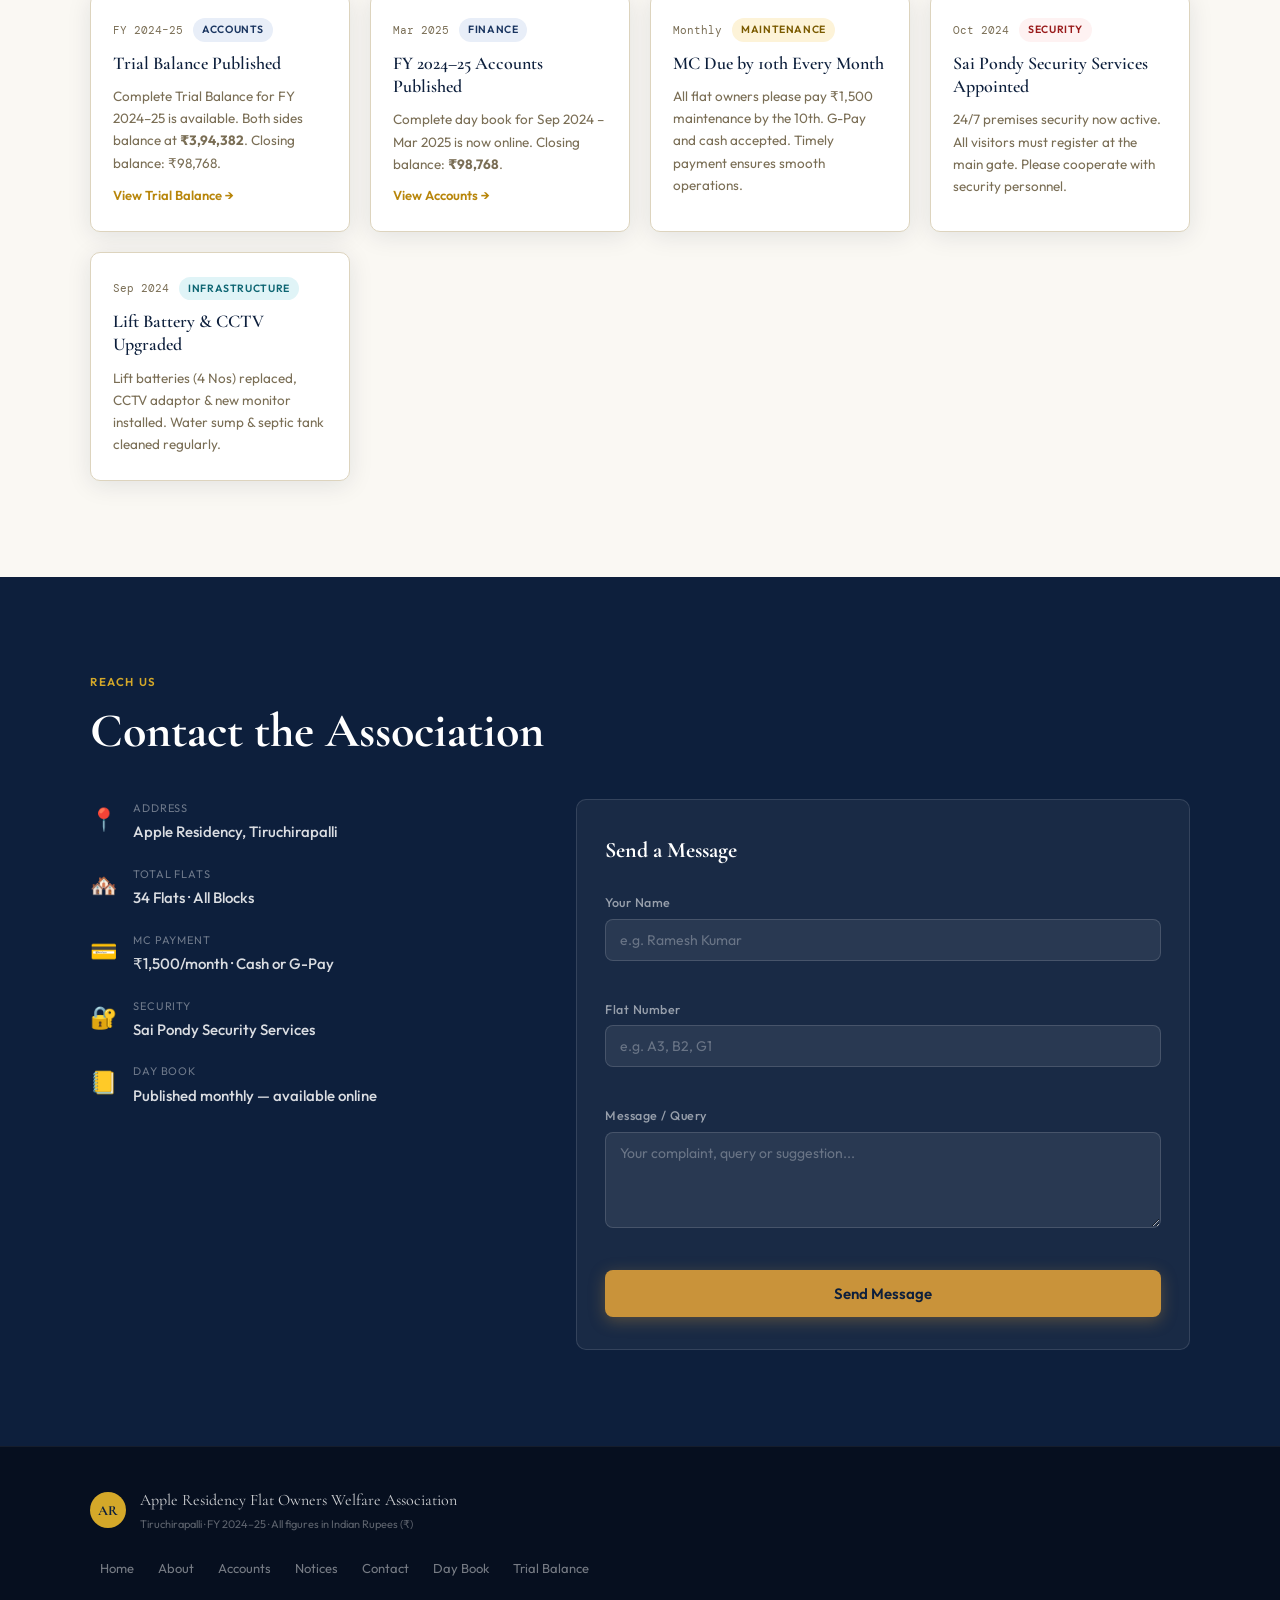
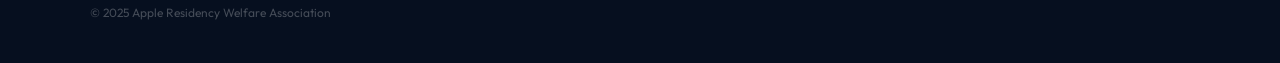
==== commit 155f6af0: "Update address in contact info section" ====
--- a/index.html
+++ b/index.html
@@ -1045,7 +1045,7 @@
         <div class="contact-info reveal-up">
           <div class="ci">
             <span class="ci-ico">📍</span>
-            <div><div class="ci-lbl">Address</div><div class="ci-val">Apple Residency, Chennai</div></div>
+            <div><div class="ci-lbl">Address</div><div class="ci-val">Apple Residency, Tiruchirapalli</div></div>
           </div>
           <div class="ci">
             <span class="ci-ico">🏘️</span>
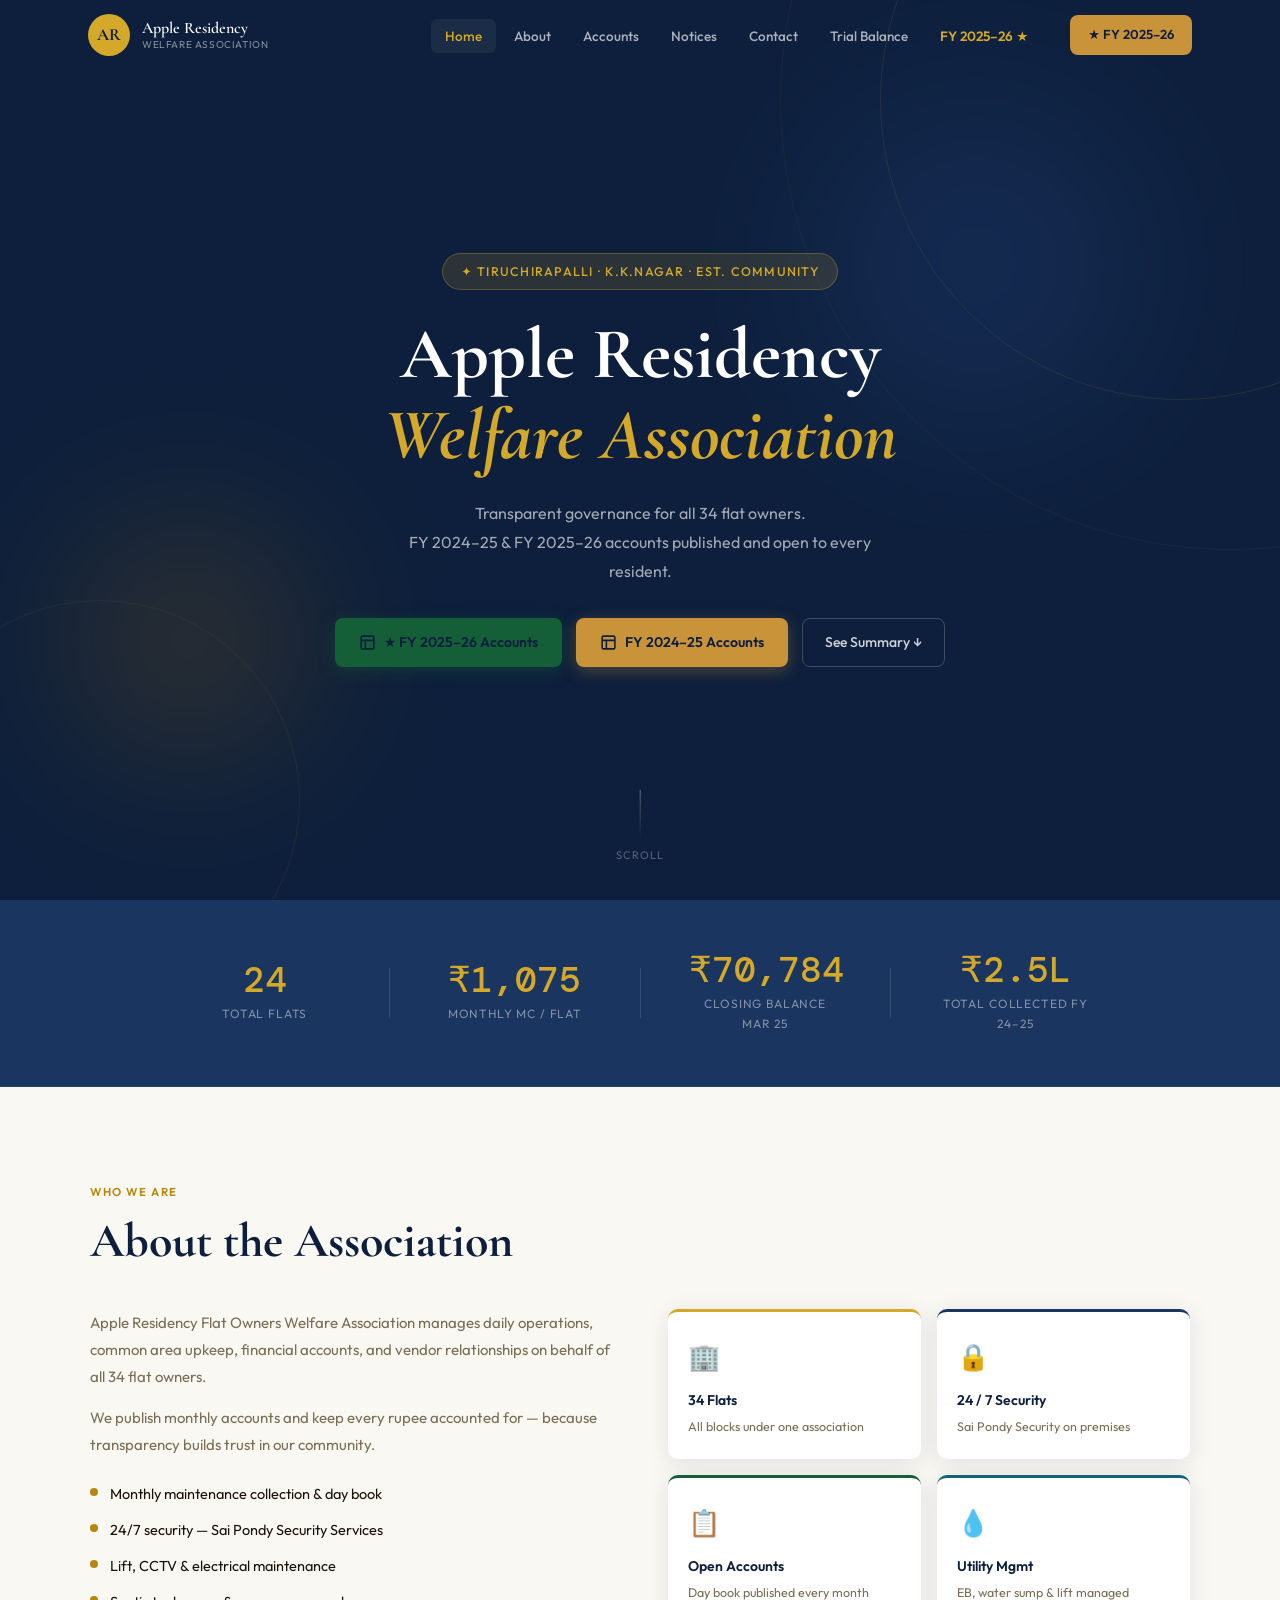
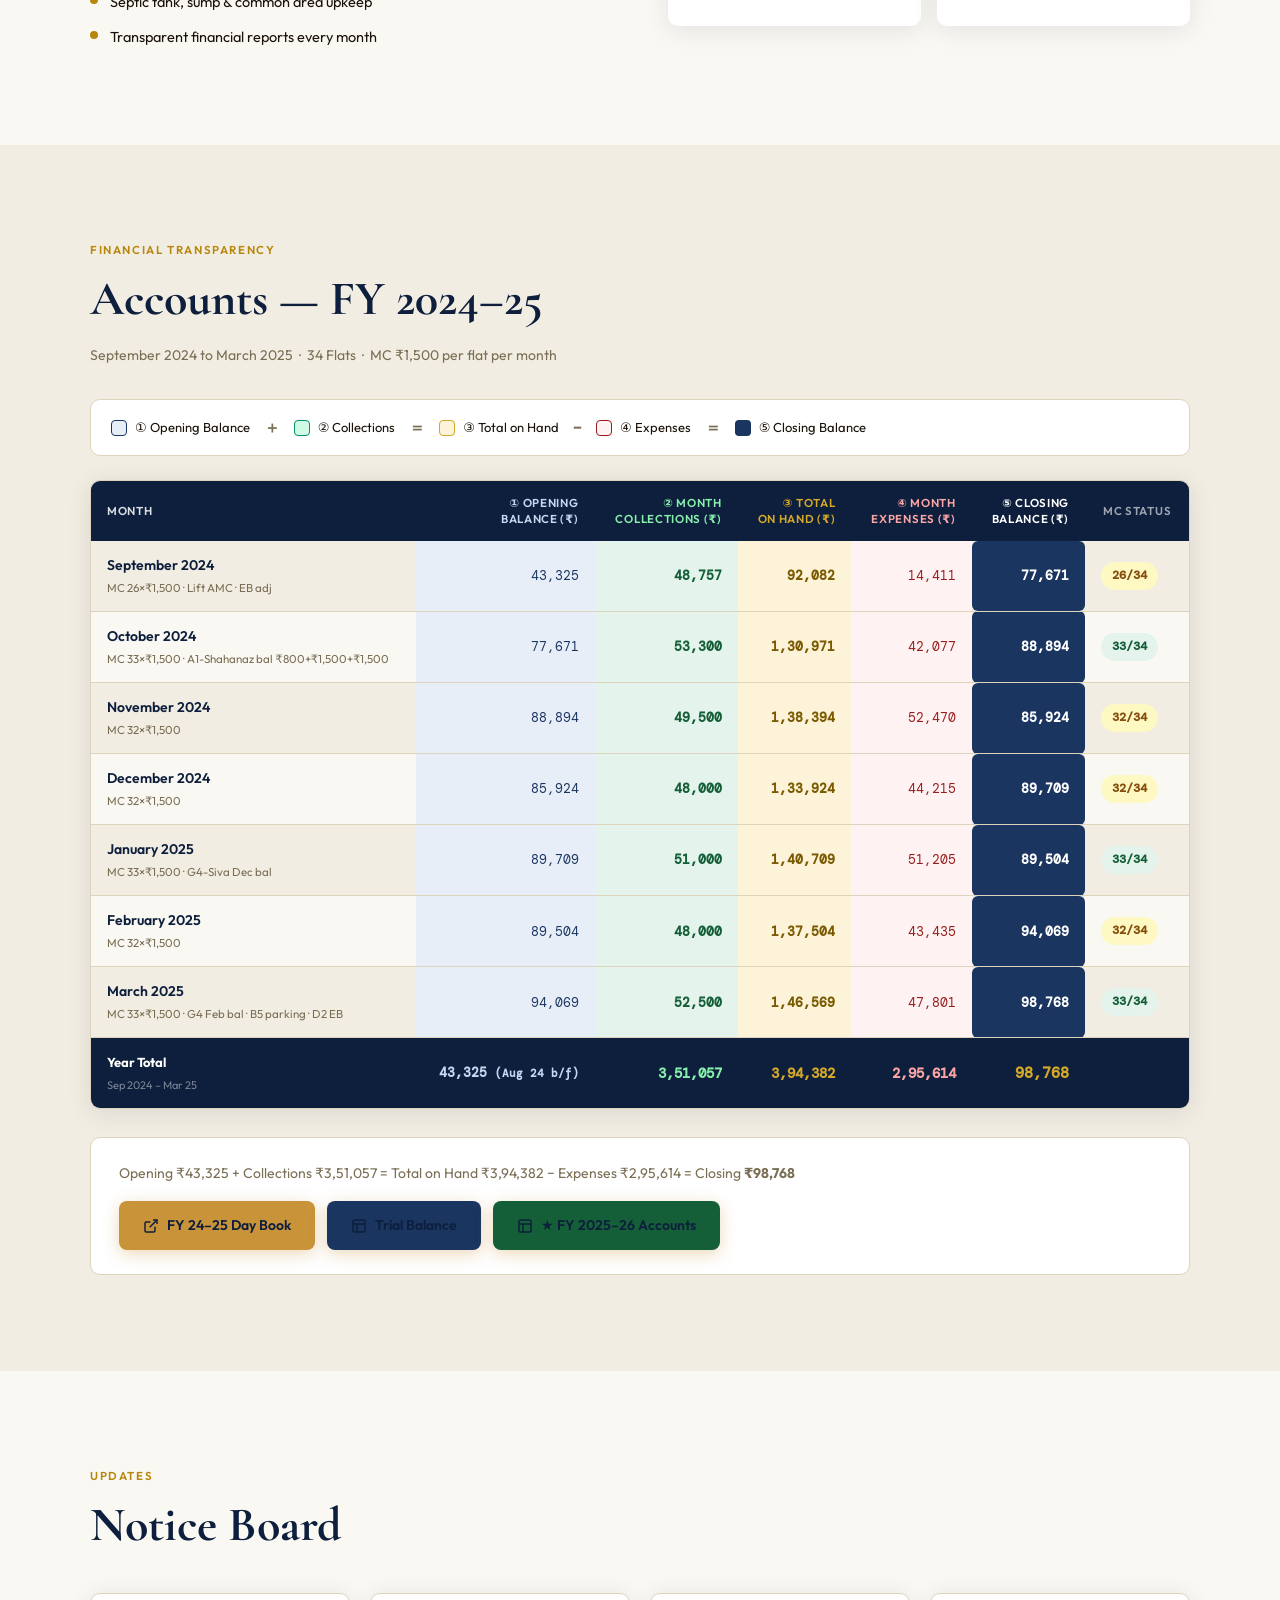
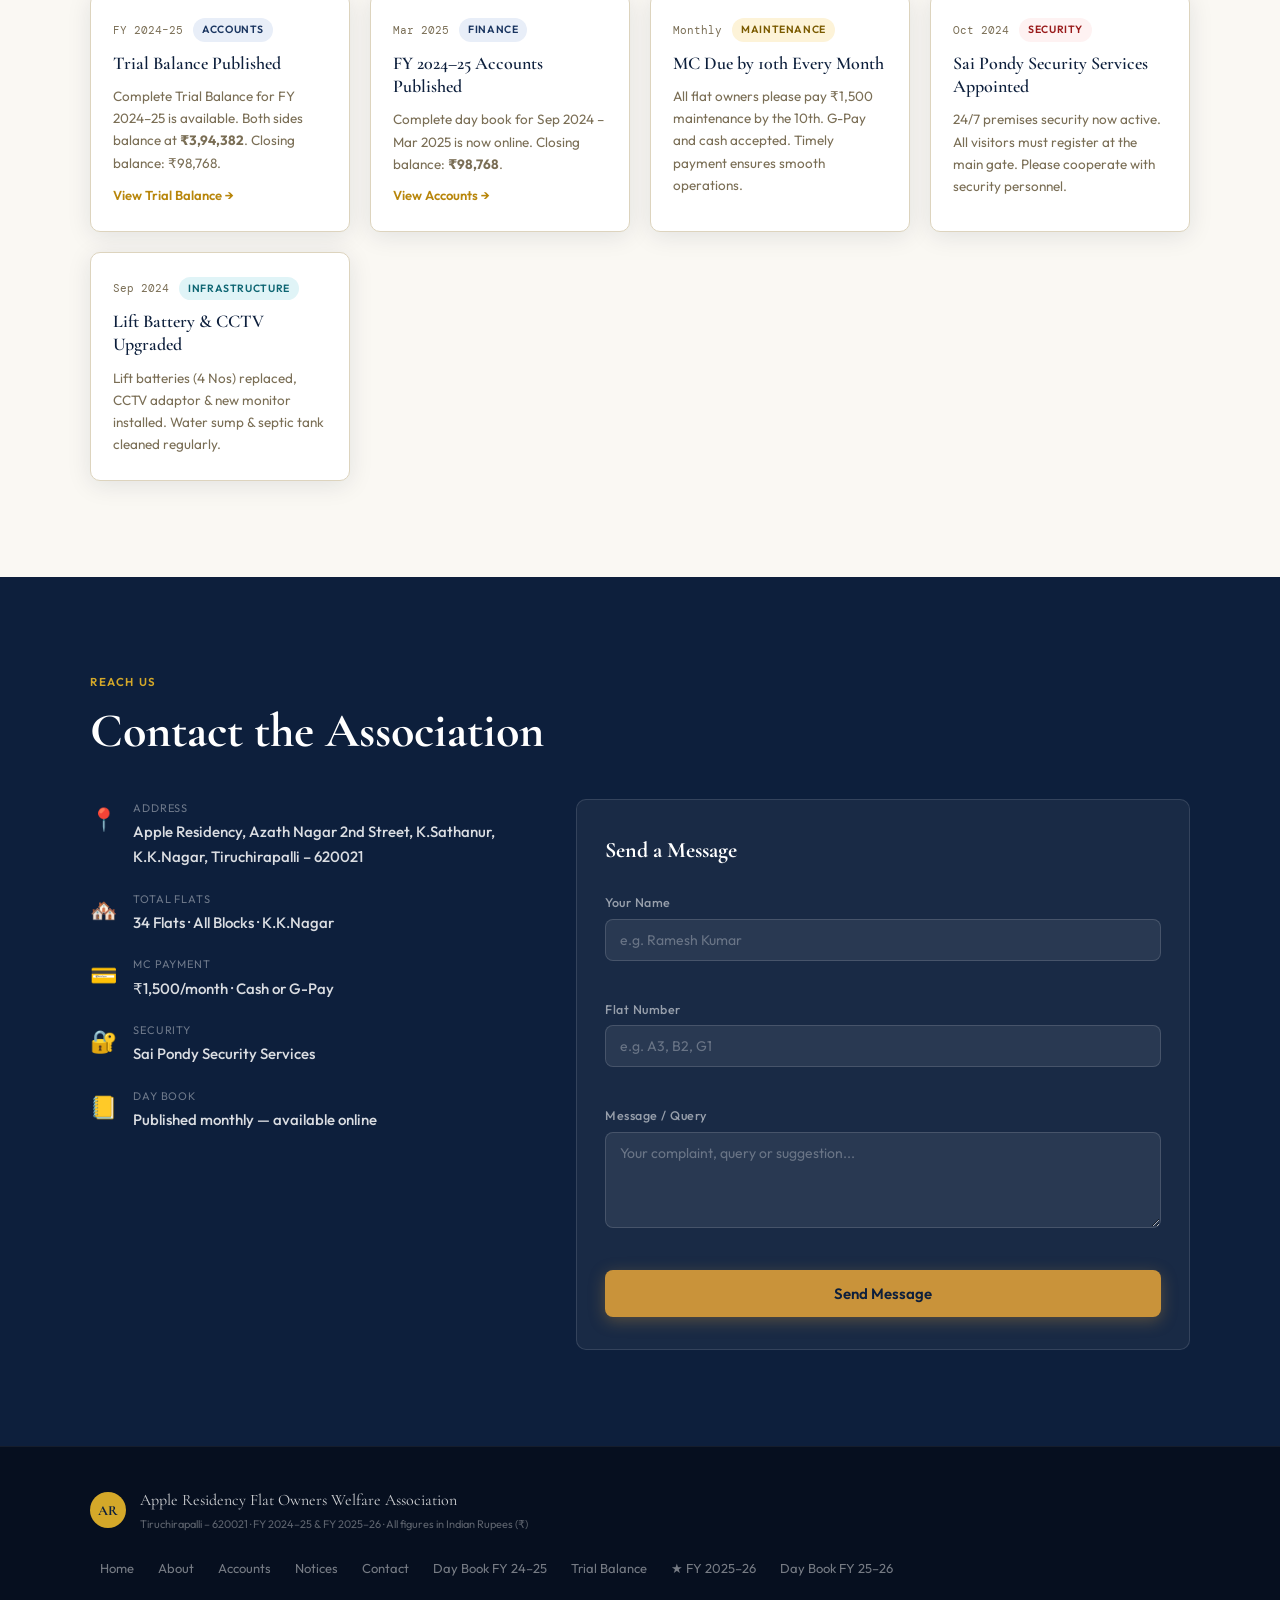
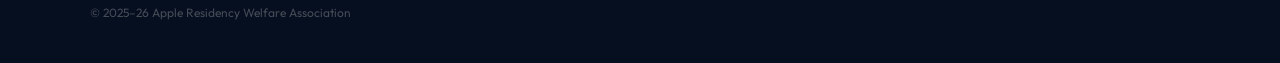
==== commit e49de808: "fy2024-2025-2026 linked files uploaded" ====
--- a/index.html
+++ b/index.html
@@ -654,9 +654,10 @@
         <li><a href="#notices"  class="nl">Notices</a></li>
         <li><a href="#contact"  class="nl">Contact</a></li>
         <li><a href="trial_balance_FY2024-25.html" class="nl" target="_blank">Trial Balance</a></li>
+        <li><a href="index_FY2025-26.html" class="nl" style="color:var(--gold2);font-weight:600" target="_blank">FY 2025–26 ★</a></li>
       </ul>
-      <a href="daybook.html" class="nav-cta" target="_blank">
-        📒 Day Book
+      <a href="index_FY2025-26.html" class="nav-cta" target="_blank">
+        ★ FY 2025–26
       </a>
       <button class="burger" id="burger" aria-label="Toggle menu">
         <span></span><span></span><span></span>
@@ -672,8 +673,9 @@
     <a href="#notices"  class="mm-link" onclick="closeMM()">Notices</a>
     <a href="#contact"  class="mm-link" onclick="closeMM()">Contact</a>
     <a href="#contact"  class="mm-link" onclick="closeMM()">Contact</a>
-    <a href="trial_balance_FY2024-25.html" class="mm-link" target="_blank">📊 Trial Balance</a>
-    <a href="daybook.html" class="mm-cta" target="_blank">📒 Open Day Book</a>
+    <a href="trial_balance_FY2024-25.html" class="mm-link" target="_blank">📊 Trial Balance FY 24–25</a>
+    <a href="daybook.html" class="mm-link" target="_blank">📒 Day Book FY 24–25</a>
+    <a href="index_FY2025-26.html" class="mm-cta" target="_blank">★ FY 2025–26 Accounts</a>
   </div>
 
   <!-- ════════════════════════════════
@@ -688,22 +690,29 @@
       <div class="hc-orb o2"></div>
     </div>
     <div class="hero-body">
-      <div class="hero-chip reveal-up">✦ Tiruchirapalli · Established Community</div>
+      <div class="hero-chip reveal-up">✦ Tiruchirapalli · K.K.Nagar · Est. Community</div>
       <h1 class="hero-h1 reveal-up">
         Apple Residency<br/>
         <em>Welfare Association</em>
       </h1>
       <p class="hero-p reveal-up">
         Transparent governance for all 34 flat owners.<br/>
-        FY 2024–25 accounts published and open to every resident.
+        FY 2024–25 &amp; FY 2025–26 accounts published and open to every resident.
       </p>
       <div class="hero-actions reveal-up">
+        <a href="index_FY2025-26.html" class="btn-gold" target="_blank" style="background:#155f38;box-shadow:0 4px 16px rgba(21,95,56,.4)">
+          <svg width="17" height="17" viewBox="0 0 24 24" fill="none" stroke="currentColor" stroke-width="2.2">
+            <rect x="3" y="3" width="18" height="18" rx="2"/>
+            <path d="M3 9h18M9 21V9"/>
+          </svg>
+          ★ FY 2025–26 Accounts
+        </a>
         <a href="daybook.html" class="btn-gold" target="_blank">
           <svg width="17" height="17" viewBox="0 0 24 24" fill="none" stroke="currentColor" stroke-width="2.2">
             <rect x="3" y="3" width="18" height="18" rx="2"/>
             <path d="M3 9h18M9 21V9"/>
           </svg>
-          View FY 2024–25 Accounts
+          FY 2024–25 Accounts
         </a>
         <a href="#accounts" class="btn-outline">See Summary ↓</a>
       </div>
@@ -736,7 +745,7 @@
       <div class="stat-sep"></div>
       <div class="stat reveal-up">
         <div class="stat-n rupee" data-val="351057">0</div>
-        <div class="stat-l">Total Collected FY 25</div>
+        <div class="stat-l">Total Collected FY 24–25</div>
       </div>
     </div>
   </section>
@@ -958,14 +967,21 @@
               <path d="M18 13v6a2 2 0 0 1-2 2H5a2 2 0 0 1-2-2V8a2 2 0 0 1 2-2h6"/>
               <polyline points="15,3 21,3 21,9"/><line x1="10" y1="14" x2="21" y2="3"/>
             </svg>
-            Open Full Day Book
+            FY 24–25 Day Book
           </a>
           <a href="trial_balance_FY2024-25.html" class="btn-gold" target="_blank" style="background:var(--navy2);">
             <svg width="16" height="16" viewBox="0 0 24 24" fill="none" stroke="currentColor" stroke-width="2.2">
               <rect x="3" y="3" width="18" height="18" rx="2"/>
               <path d="M3 9h18M9 21V9"/>
             </svg>
-            View Trial Balance
+            Trial Balance
+          </a>
+          <a href="index_FY2025-26.html" class="btn-gold" target="_blank" style="background:#155f38;">
+            <svg width="16" height="16" viewBox="0 0 24 24" fill="none" stroke="currentColor" stroke-width="2.2">
+              <rect x="3" y="3" width="18" height="18" rx="2"/>
+              <path d="M3 9h18M9 21V9"/>
+            </svg>
+            ★ FY 2025–26 Accounts
           </a>
         </div>
       </div>
@@ -1045,11 +1061,11 @@
         <div class="contact-info reveal-up">
           <div class="ci">
             <span class="ci-ico">📍</span>
-            <div><div class="ci-lbl">Address</div><div class="ci-val">Apple Residency, Tiruchirapalli</div></div>
+            <div><div class="ci-lbl">Address</div><div class="ci-val">Apple Residency, Azath Nagar 2nd Street, K.Sathanur, K.K.Nagar, Tiruchirapalli – 620021</div></div>
           </div>
           <div class="ci">
             <span class="ci-ico">🏘️</span>
-            <div><div class="ci-lbl">Total Flats</div><div class="ci-val">34 Flats · All Blocks</div></div>
+            <div><div class="ci-lbl">Total Flats</div><div class="ci-val">34 Flats · All Blocks · K.K.Nagar</div></div>
           </div>
           <div class="ci">
             <span class="ci-ico">💳</span>
@@ -1101,7 +1117,7 @@
         <div class="nav-emblem sm">AR</div>
         <div>
           <div class="fb-name">Apple Residency Flat Owners Welfare Association</div>
-          <div class="fb-sub">Tiruchirapalli · FY 2024–25 · All figures in Indian Rupees (₹)</div>
+          <div class="fb-sub">Tiruchirapalli – 620021 · FY 2024–25 &amp; FY 2025–26 · All figures in Indian Rupees (₹)</div>
         </div>
       </div>
       <nav class="footer-nav">
@@ -1110,10 +1126,12 @@
         <a href="#accounts">Accounts</a>
         <a href="#notices">Notices</a>
         <a href="#contact">Contact</a>
-        <a href="daybook.html" target="_blank">Day Book</a>
+        <a href="daybook.html" target="_blank">Day Book FY 24–25</a>
         <a href="trial_balance_FY2024-25.html" target="_blank">Trial Balance</a>
+        <a href="index_FY2025-26.html" target="_blank">★ FY 2025–26</a>
+        <a href="daybook_FY2025-26.html" target="_blank">Day Book FY 25–26</a>
       </nav>
-      <div class="footer-copy">© 2025 Apple Residency Welfare Association</div>
+      <div class="footer-copy">© 2025–26 Apple Residency Welfare Association</div>
     </div>
   </footer>
 
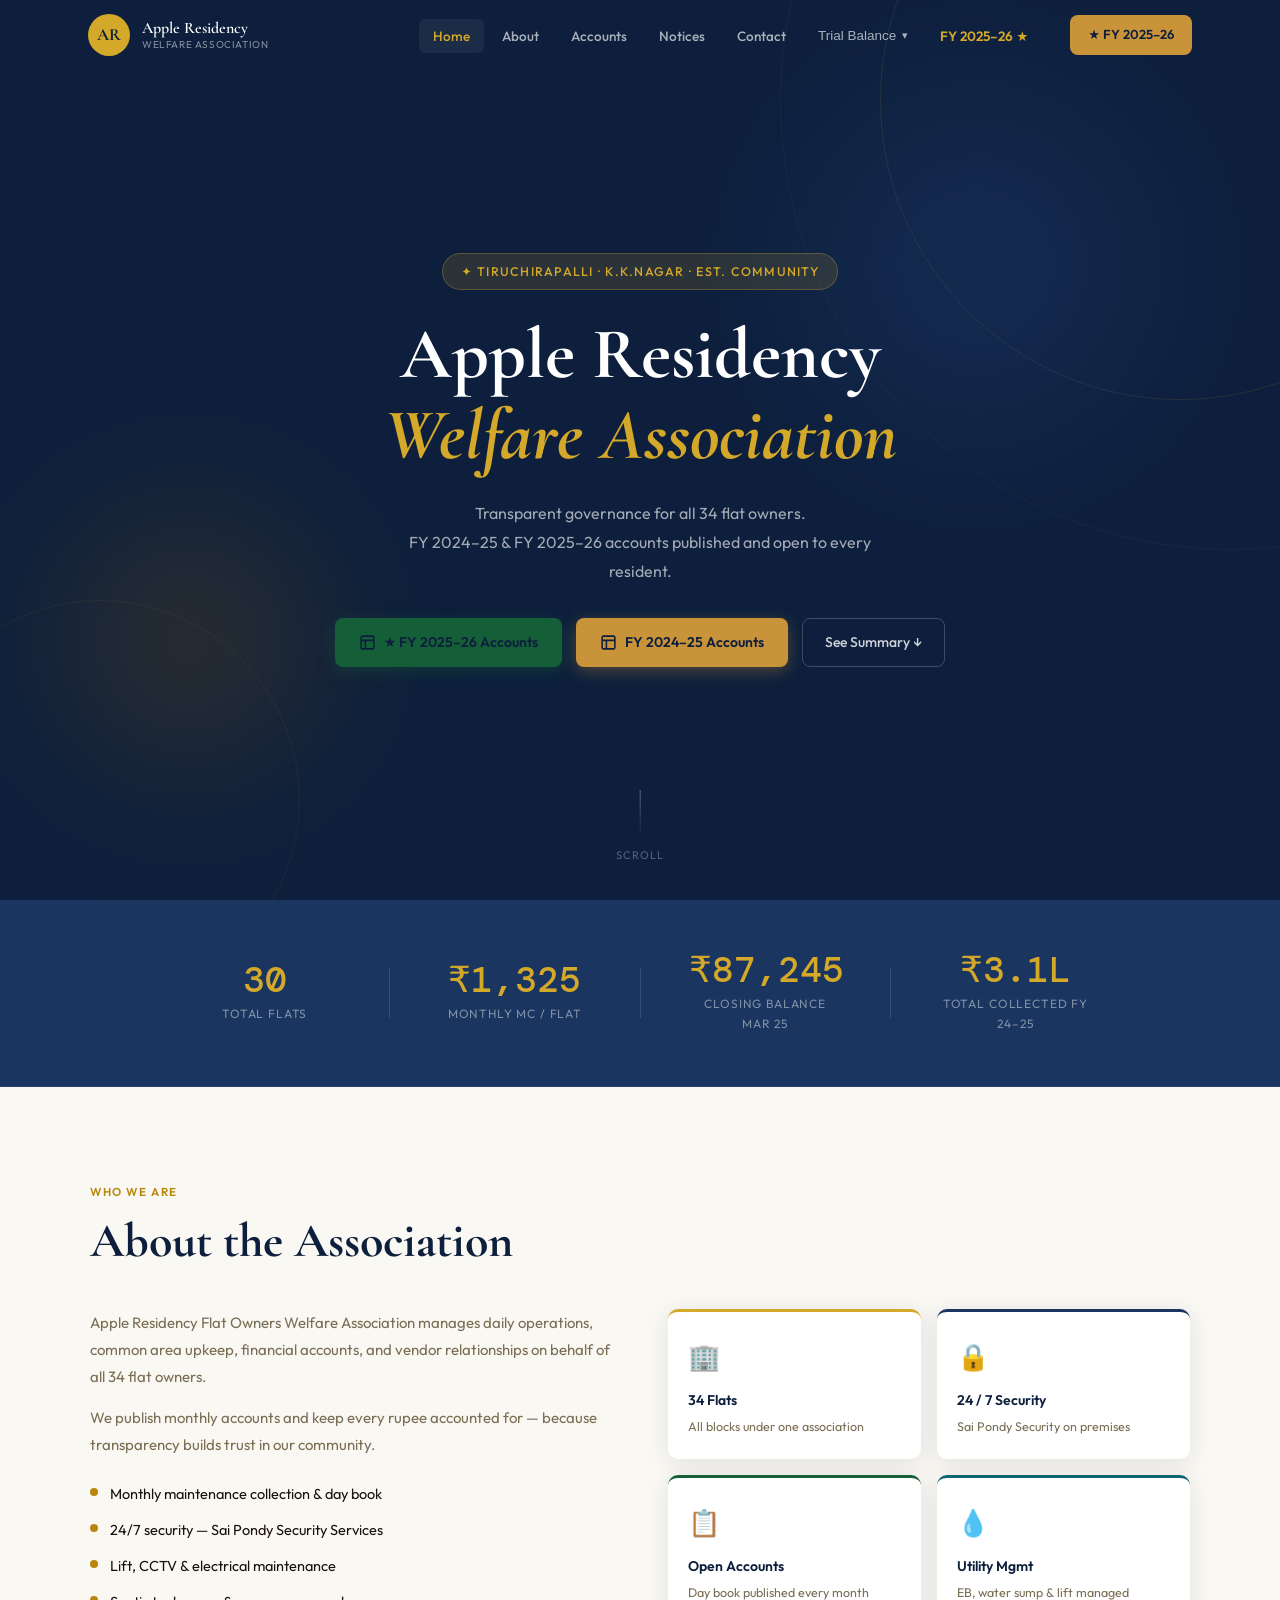
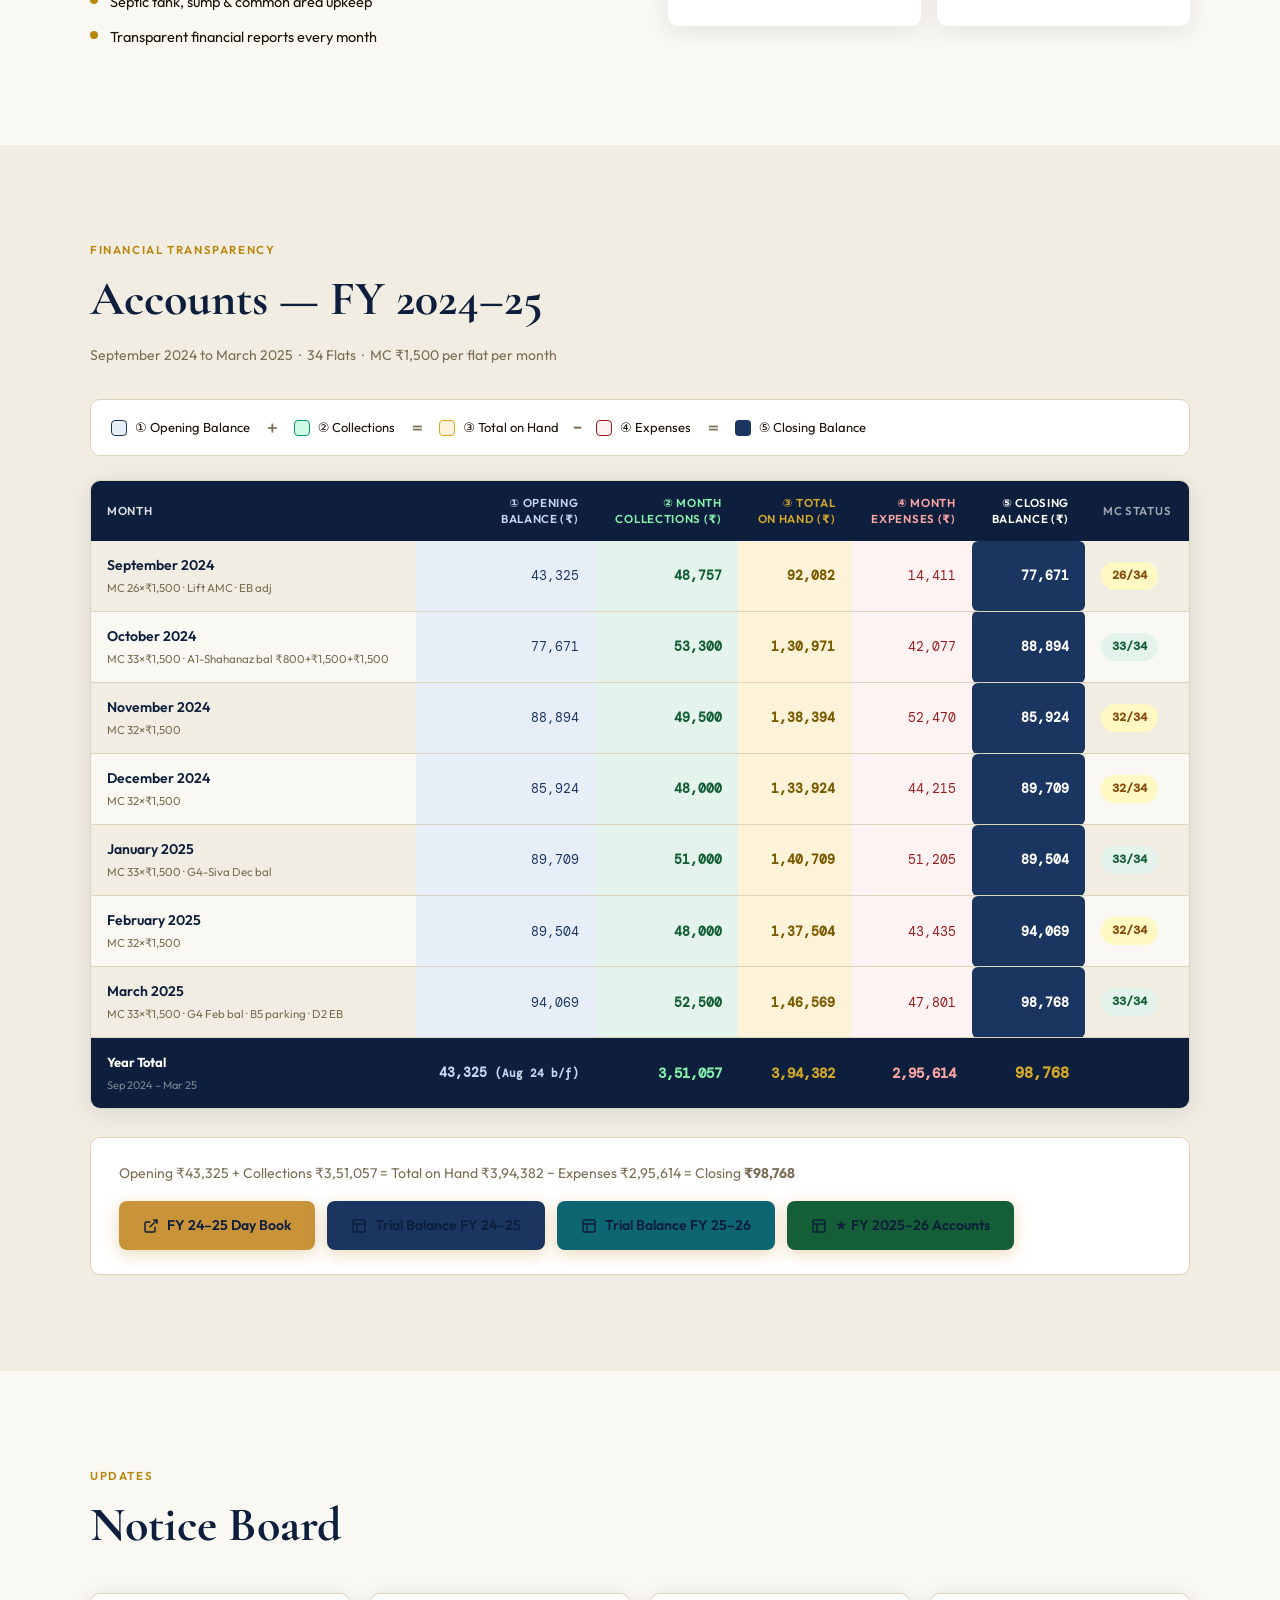
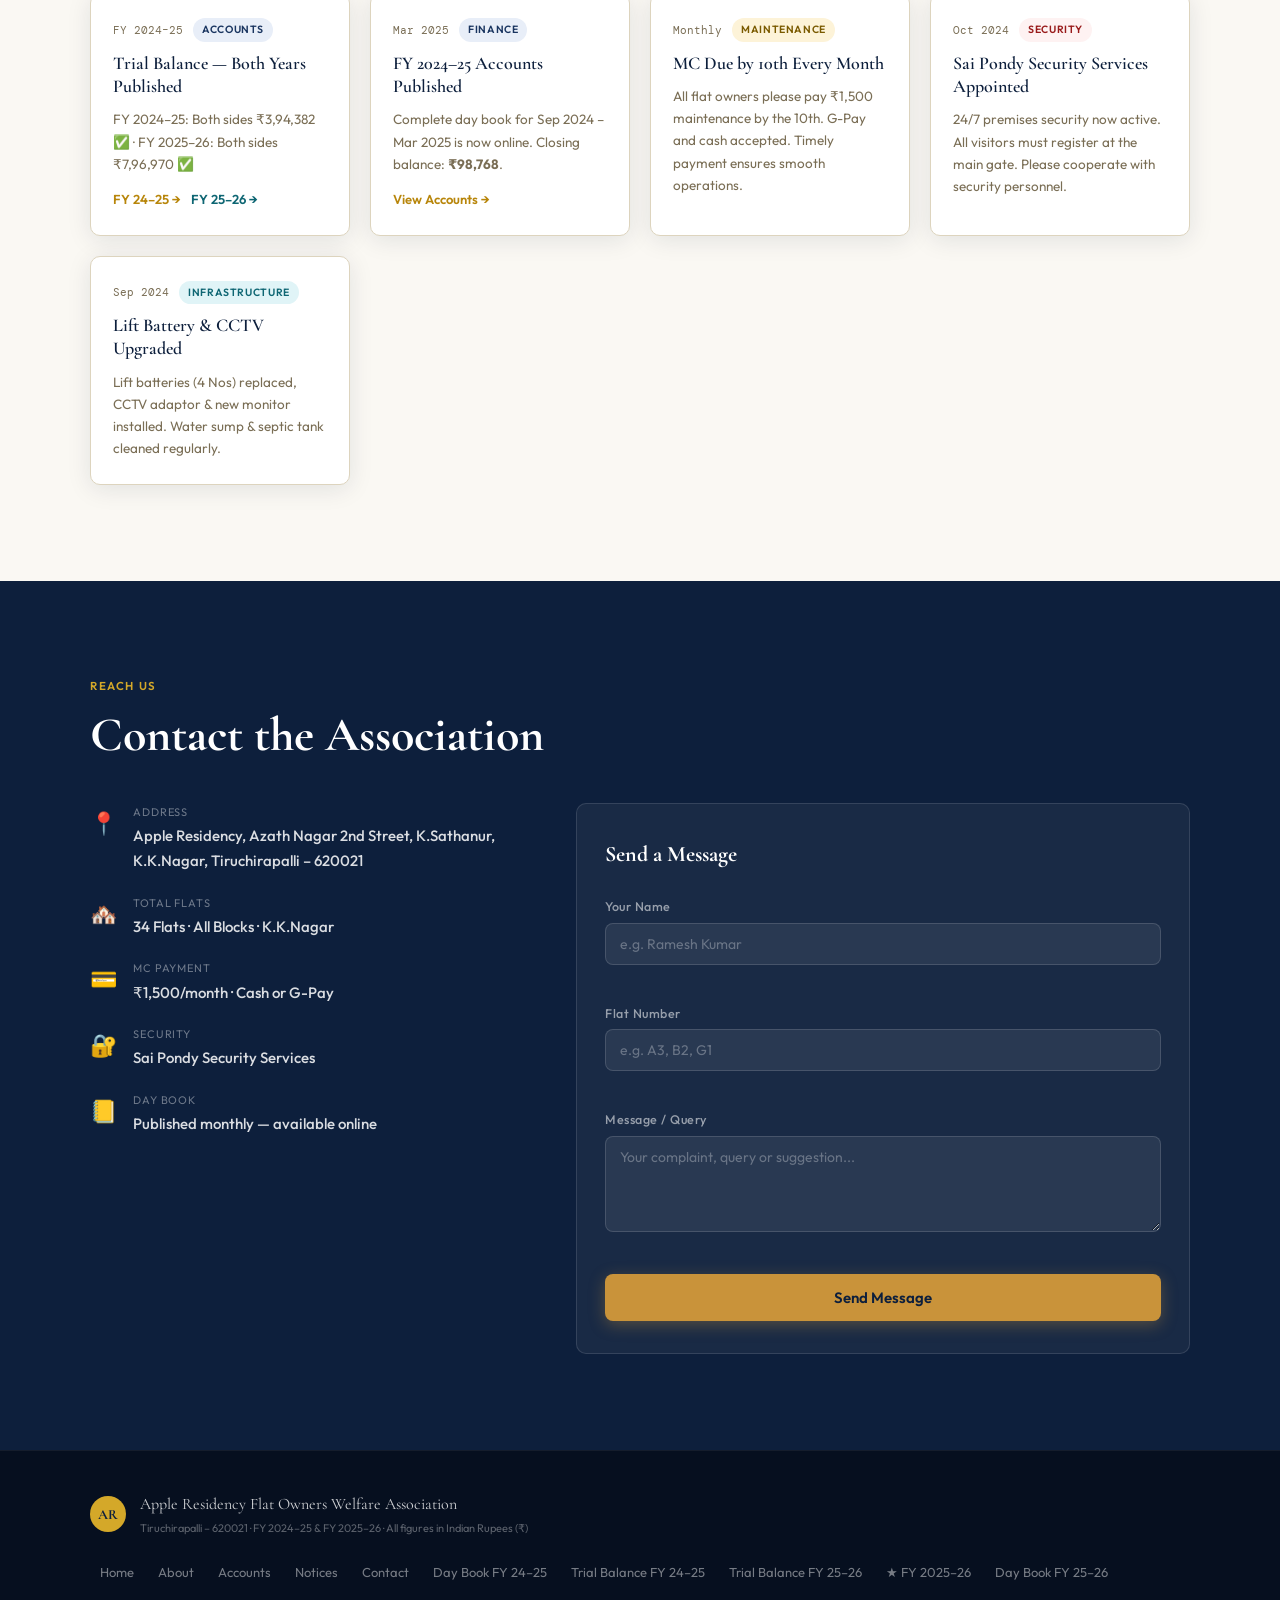
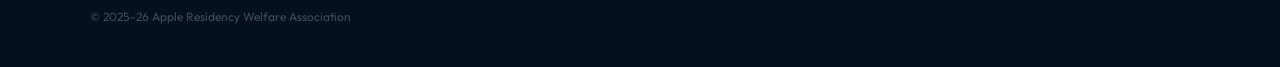
==== commit 3261300b: "updated index .html file the trial balance for the fy2024-2025 &025-2026 dropdowns updated." ====
--- a/index.html
+++ b/index.html
@@ -161,6 +161,49 @@
 }
 .nav-cta:hover { background: var(--gold2); transform: translateY(-1px); }
 
+/* ── DROPDOWN ── */
+.dropdown { position: relative; }
+.dropdown-btn {
+  font-size: 13.5px; font-weight: 500;
+  color: rgba(255,255,255,.65);
+  padding: 8px 14px; border-radius: 6px;
+  background: none; border: none; cursor: pointer;
+  display: flex; align-items: center; gap: 6px;
+  transition: color .2s, background .2s;
+}
+.dropdown-btn:hover { color: var(--gold2); background: rgba(255,255,255,.06); }
+.dropdown-btn::after { content: '▾'; font-size: 11px; }
+.dropdown-menu {
+  position: absolute; top: calc(100% + 8px); left: 50%;
+  transform: translateX(-50%);
+  background: var(--navy);
+  border: 1px solid rgba(255,255,255,.12);
+  border-radius: 8px;
+  min-width: 220px;
+  box-shadow: 0 8px 32px rgba(0,0,0,.35);
+  display: none; flex-direction: column;
+  overflow: hidden; z-index: 2000;
+}
+.dropdown:hover .dropdown-menu,
+.dropdown-menu:hover { display: flex; }
+.dropdown-menu a {
+  font-size: 13px; font-weight: 500;
+  color: rgba(255,255,255,.75);
+  padding: 12px 18px;
+  border-bottom: 1px solid rgba(255,255,255,.07);
+  transition: background .15s, color .15s;
+  display: flex; align-items: center; gap: 10px;
+}
+.dropdown-menu a:last-child { border-bottom: none; }
+.dropdown-menu a:hover { background: rgba(255,255,255,.08); color: var(--gold2); }
+.dropdown-menu a .dm-fy {
+  font-size: 10px; font-weight: 600;
+  background: rgba(212,168,41,.15);
+  color: var(--gold2); padding: 2px 7px;
+  border-radius: 99px; margin-left: auto;
+}
+
+
 .burger {
   display: none; flex-direction: column;
   gap: 5px; background: none; border: none; cursor: pointer;
@@ -653,7 +696,17 @@
         <li><a href="#accounts" class="nl">Accounts</a></li>
         <li><a href="#notices"  class="nl">Notices</a></li>
         <li><a href="#contact"  class="nl">Contact</a></li>
-        <li><a href="trial_balance_FY2024-25.html" class="nl" target="_blank">Trial Balance</a></li>
+        <li class="dropdown">
+          <button class="dropdown-btn">Trial Balance</button>
+          <div class="dropdown-menu">
+            <a href="trial_balance_FY2024-25.html" target="_blank">
+              📊 Trial Balance <span class="dm-fy">FY 24–25</span>
+            </a>
+            <a href="trial_balance_FY2025-26.html" target="_blank">
+              📊 Trial Balance <span class="dm-fy">FY 25–26</span>
+            </a>
+          </div>
+        </li>
         <li><a href="index_FY2025-26.html" class="nl" style="color:var(--gold2);font-weight:600" target="_blank">FY 2025–26 ★</a></li>
       </ul>
       <a href="index_FY2025-26.html" class="nav-cta" target="_blank">
@@ -673,7 +726,8 @@
     <a href="#notices"  class="mm-link" onclick="closeMM()">Notices</a>
     <a href="#contact"  class="mm-link" onclick="closeMM()">Contact</a>
     <a href="#contact"  class="mm-link" onclick="closeMM()">Contact</a>
-    <a href="trial_balance_FY2024-25.html" class="mm-link" target="_blank">📊 Trial Balance FY 24–25</a>
+    <a href="trial_balance_FY2024-25.html" class="mm-link" target="_blank">📊 Trial Balance FY 2024–25</a>
+    <a href="trial_balance_FY2025-26.html" class="mm-link" target="_blank">📊 Trial Balance FY 2025–26</a>
     <a href="daybook.html" class="mm-link" target="_blank">📒 Day Book FY 24–25</a>
     <a href="index_FY2025-26.html" class="mm-cta" target="_blank">★ FY 2025–26 Accounts</a>
   </div>
@@ -974,7 +1028,14 @@
               <rect x="3" y="3" width="18" height="18" rx="2"/>
               <path d="M3 9h18M9 21V9"/>
             </svg>
-            Trial Balance
+            Trial Balance FY 24–25
+          </a>
+          <a href="trial_balance_FY2025-26.html" class="btn-gold" target="_blank" style="background:#0e6673;">
+            <svg width="16" height="16" viewBox="0 0 24 24" fill="none" stroke="currentColor" stroke-width="2.2">
+              <rect x="3" y="3" width="18" height="18" rx="2"/>
+              <path d="M3 9h18M9 21V9"/>
+            </svg>
+            Trial Balance FY 25–26
           </a>
           <a href="index_FY2025-26.html" class="btn-gold" target="_blank" style="background:#155f38;">
             <svg width="16" height="16" viewBox="0 0 24 24" fill="none" stroke="currentColor" stroke-width="2.2">
@@ -1003,9 +1064,12 @@
             <span class="n-date">FY 2024–25</span>
             <span class="n-tag finance">Accounts</span>
           </div>
-          <h3 class="n-title">Trial Balance Published</h3>
-          <p class="n-body">Complete Trial Balance for FY 2024–25 is available. Both sides balance at <strong>₹3,94,382</strong>. Closing balance: ₹98,768.</p>
-          <a href="trial_balance_FY2024-25.html" class="n-link" target="_blank">View Trial Balance →</a>
+          <h3 class="n-title">Trial Balance — Both Years Published</h3>
+          <p class="n-body">FY 2024–25: Both sides ₹3,94,382 ✅ · FY 2025–26: Both sides ₹7,96,970 ✅</p>
+          <div style="display:flex;gap:10px;flex-wrap:wrap;margin-top:4px">
+            <a href="trial_balance_FY2024-25.html" class="n-link" target="_blank">FY 24–25 →</a>
+            <a href="trial_balance_FY2025-26.html" class="n-link" target="_blank" style="color:var(--teal)">FY 25–26 →</a>
+          </div>
         </div>
 
         <div class="notice reveal-up">
@@ -1127,7 +1191,8 @@
         <a href="#notices">Notices</a>
         <a href="#contact">Contact</a>
         <a href="daybook.html" target="_blank">Day Book FY 24–25</a>
-        <a href="trial_balance_FY2024-25.html" target="_blank">Trial Balance</a>
+        <a href="trial_balance_FY2024-25.html" target="_blank">Trial Balance FY 24–25</a>
+        <a href="trial_balance_FY2025-26.html" target="_blank">Trial Balance FY 25–26</a>
         <a href="index_FY2025-26.html" target="_blank">★ FY 2025–26</a>
         <a href="daybook_FY2025-26.html" target="_blank">Day Book FY 25–26</a>
       </nav>
